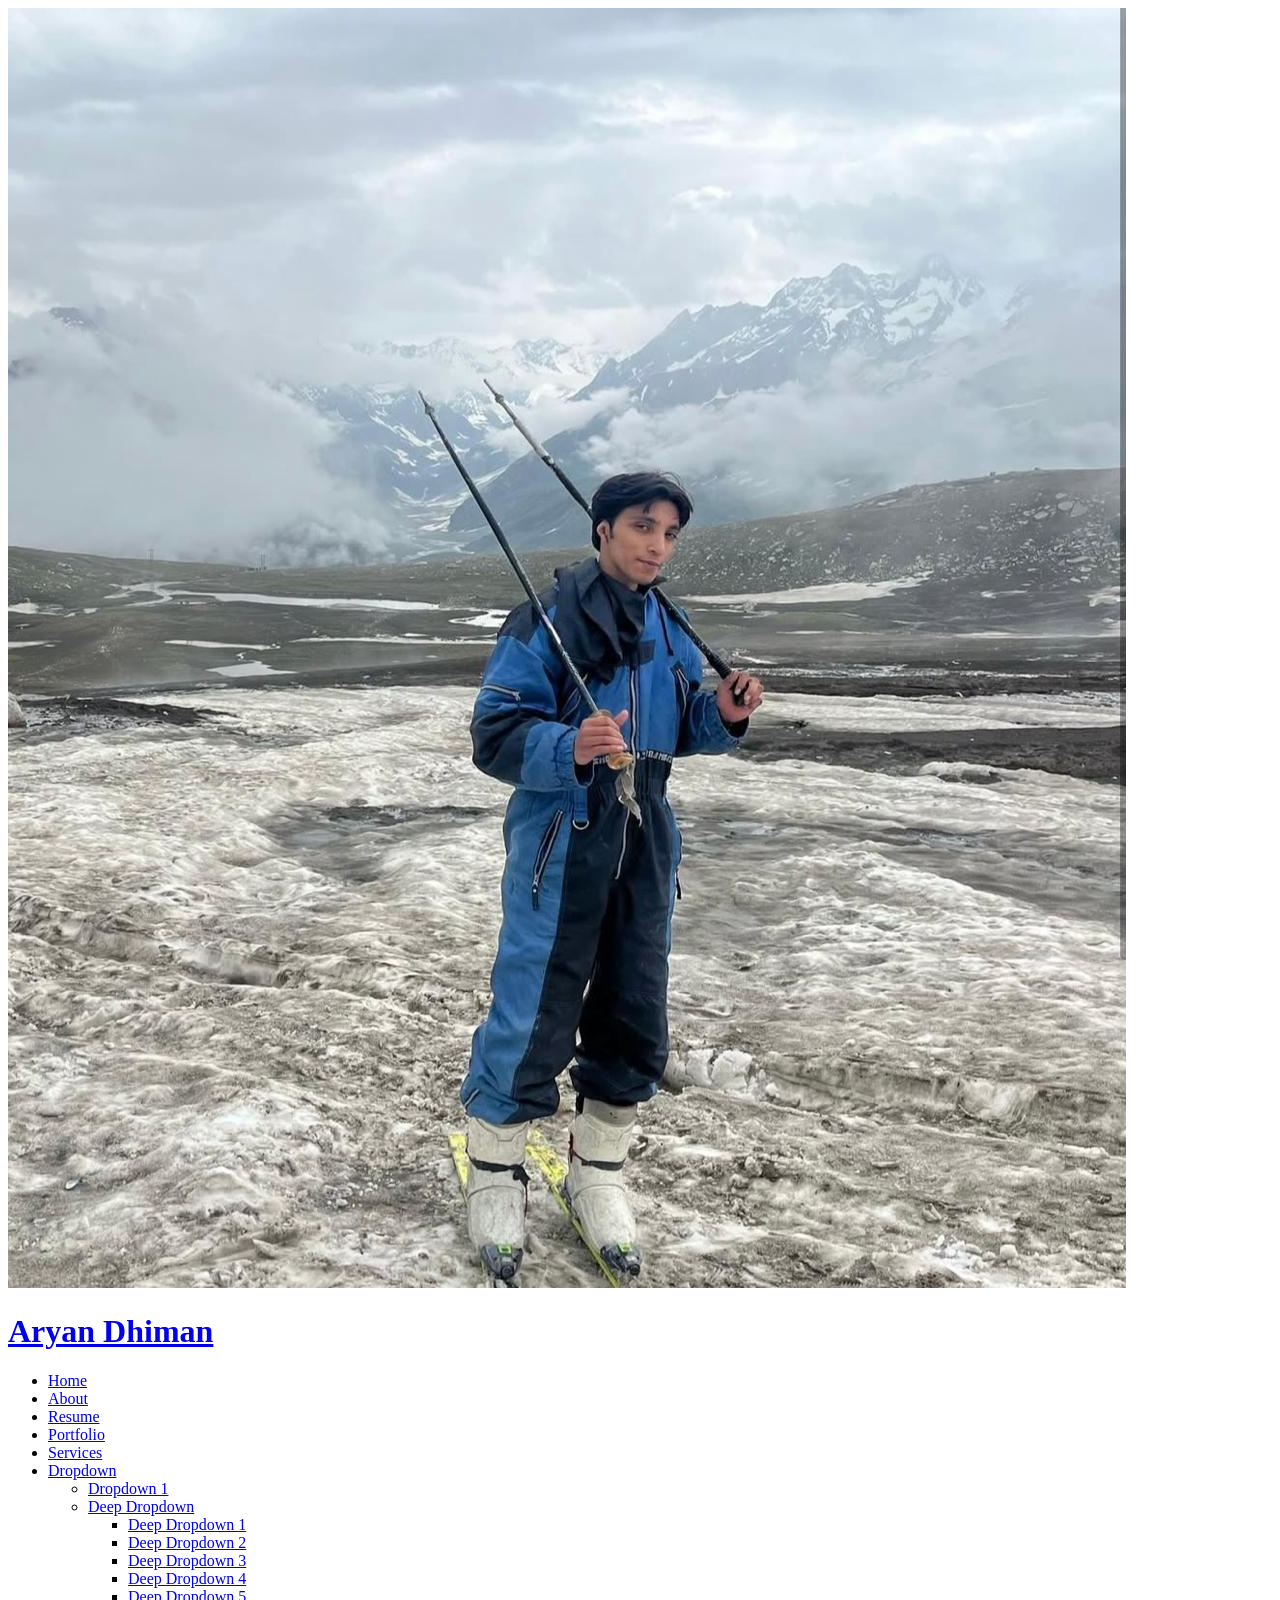
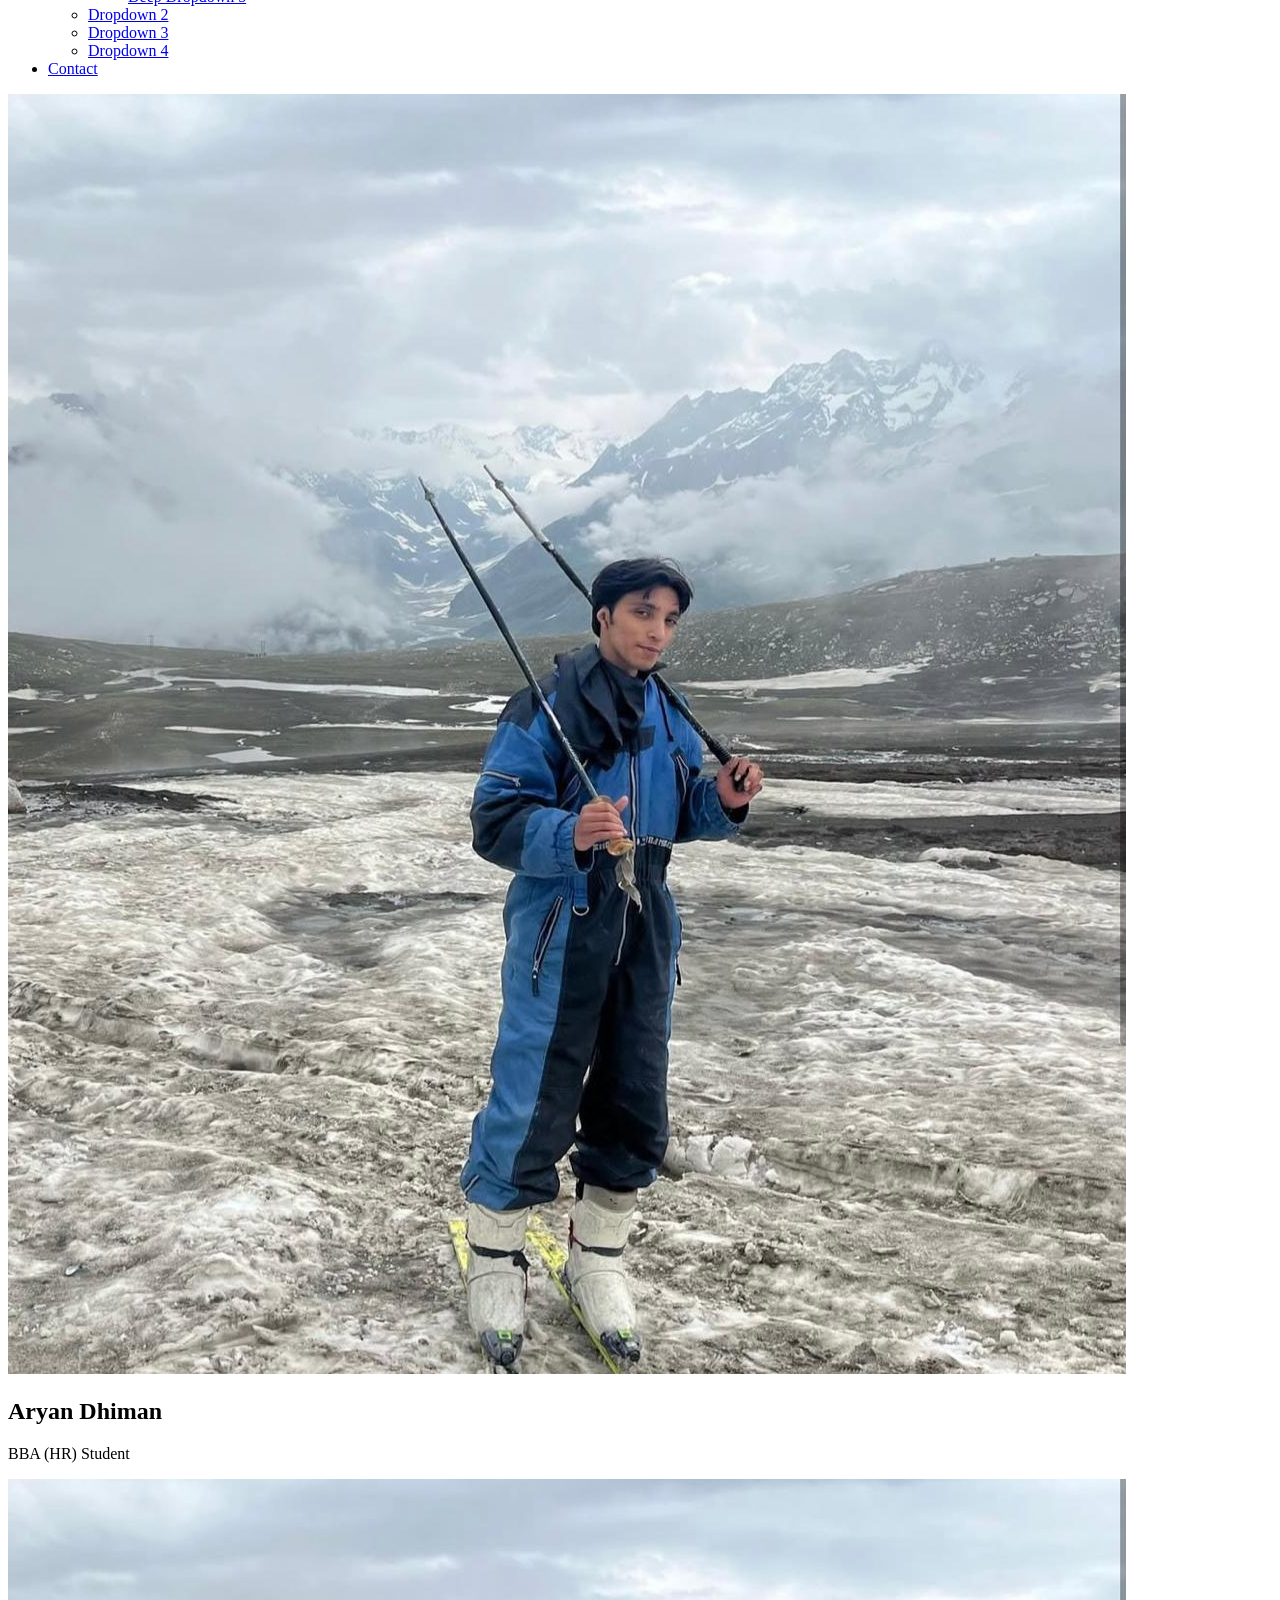
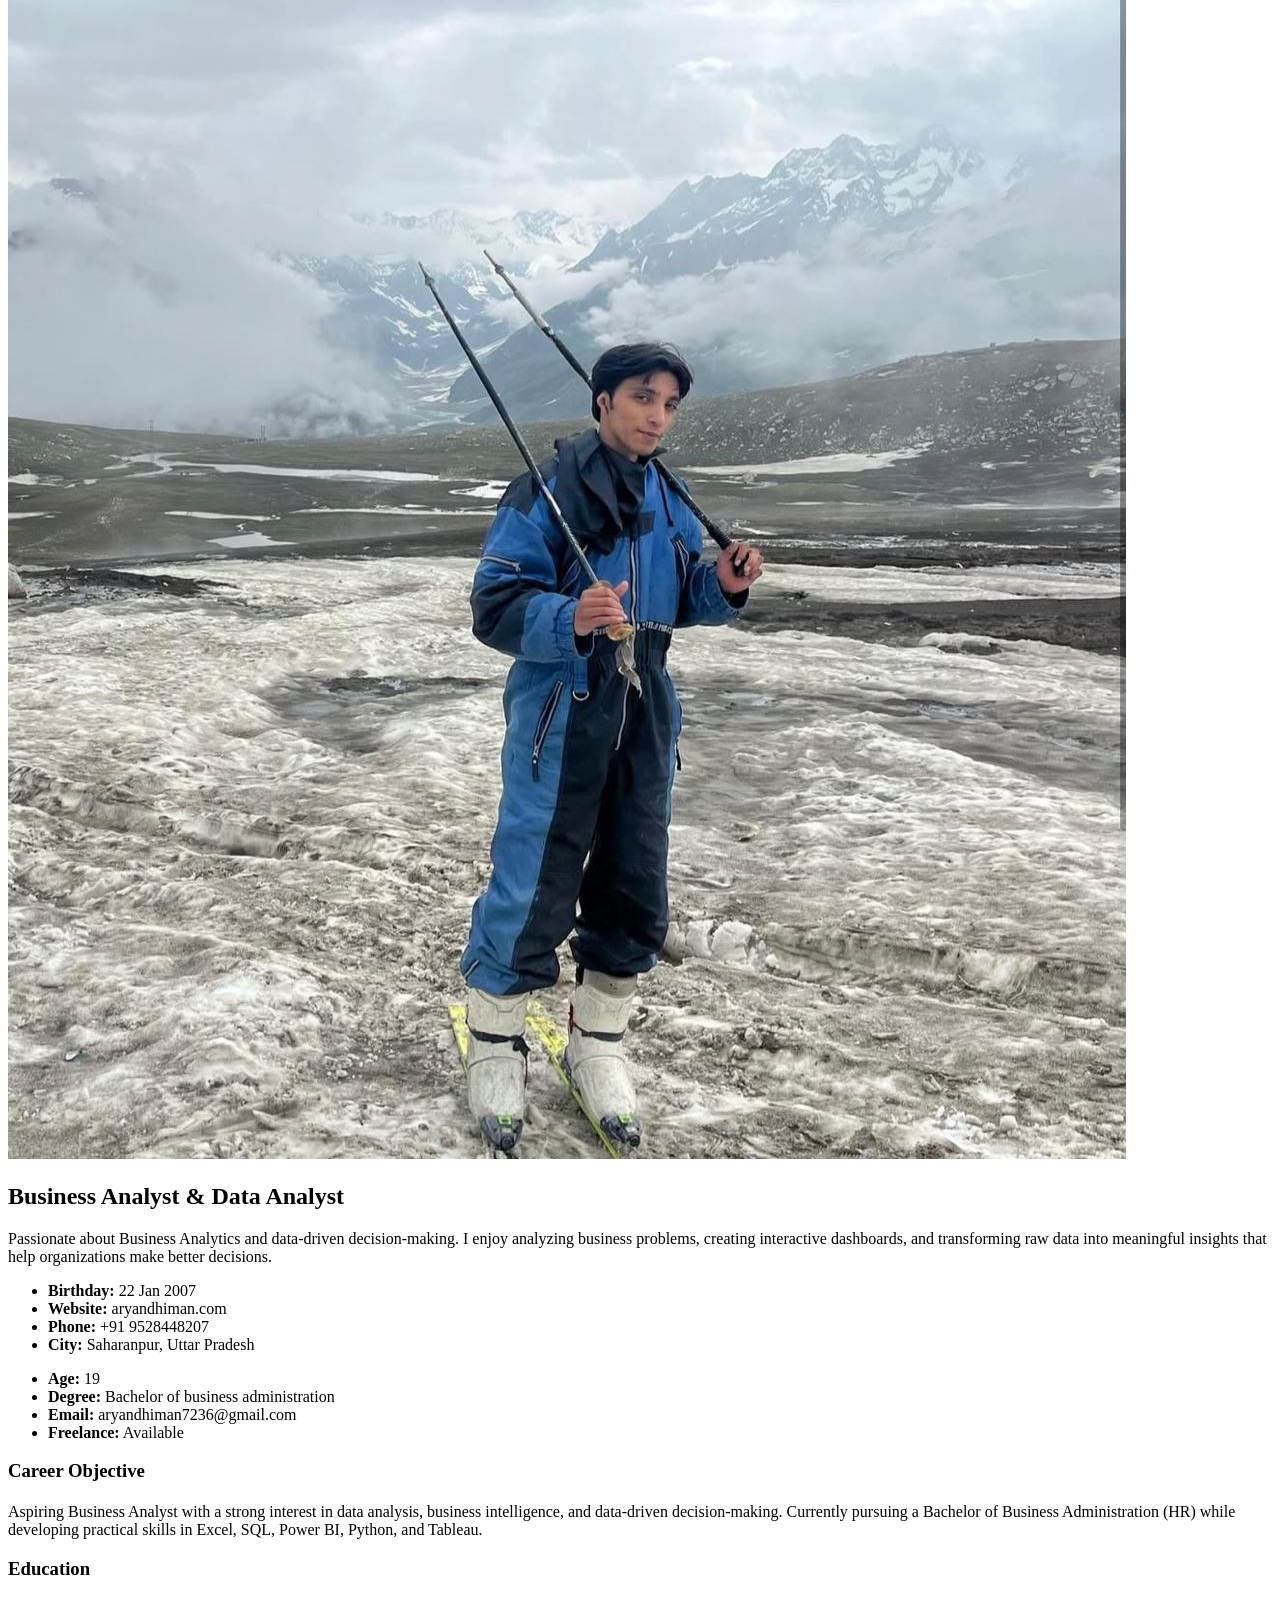
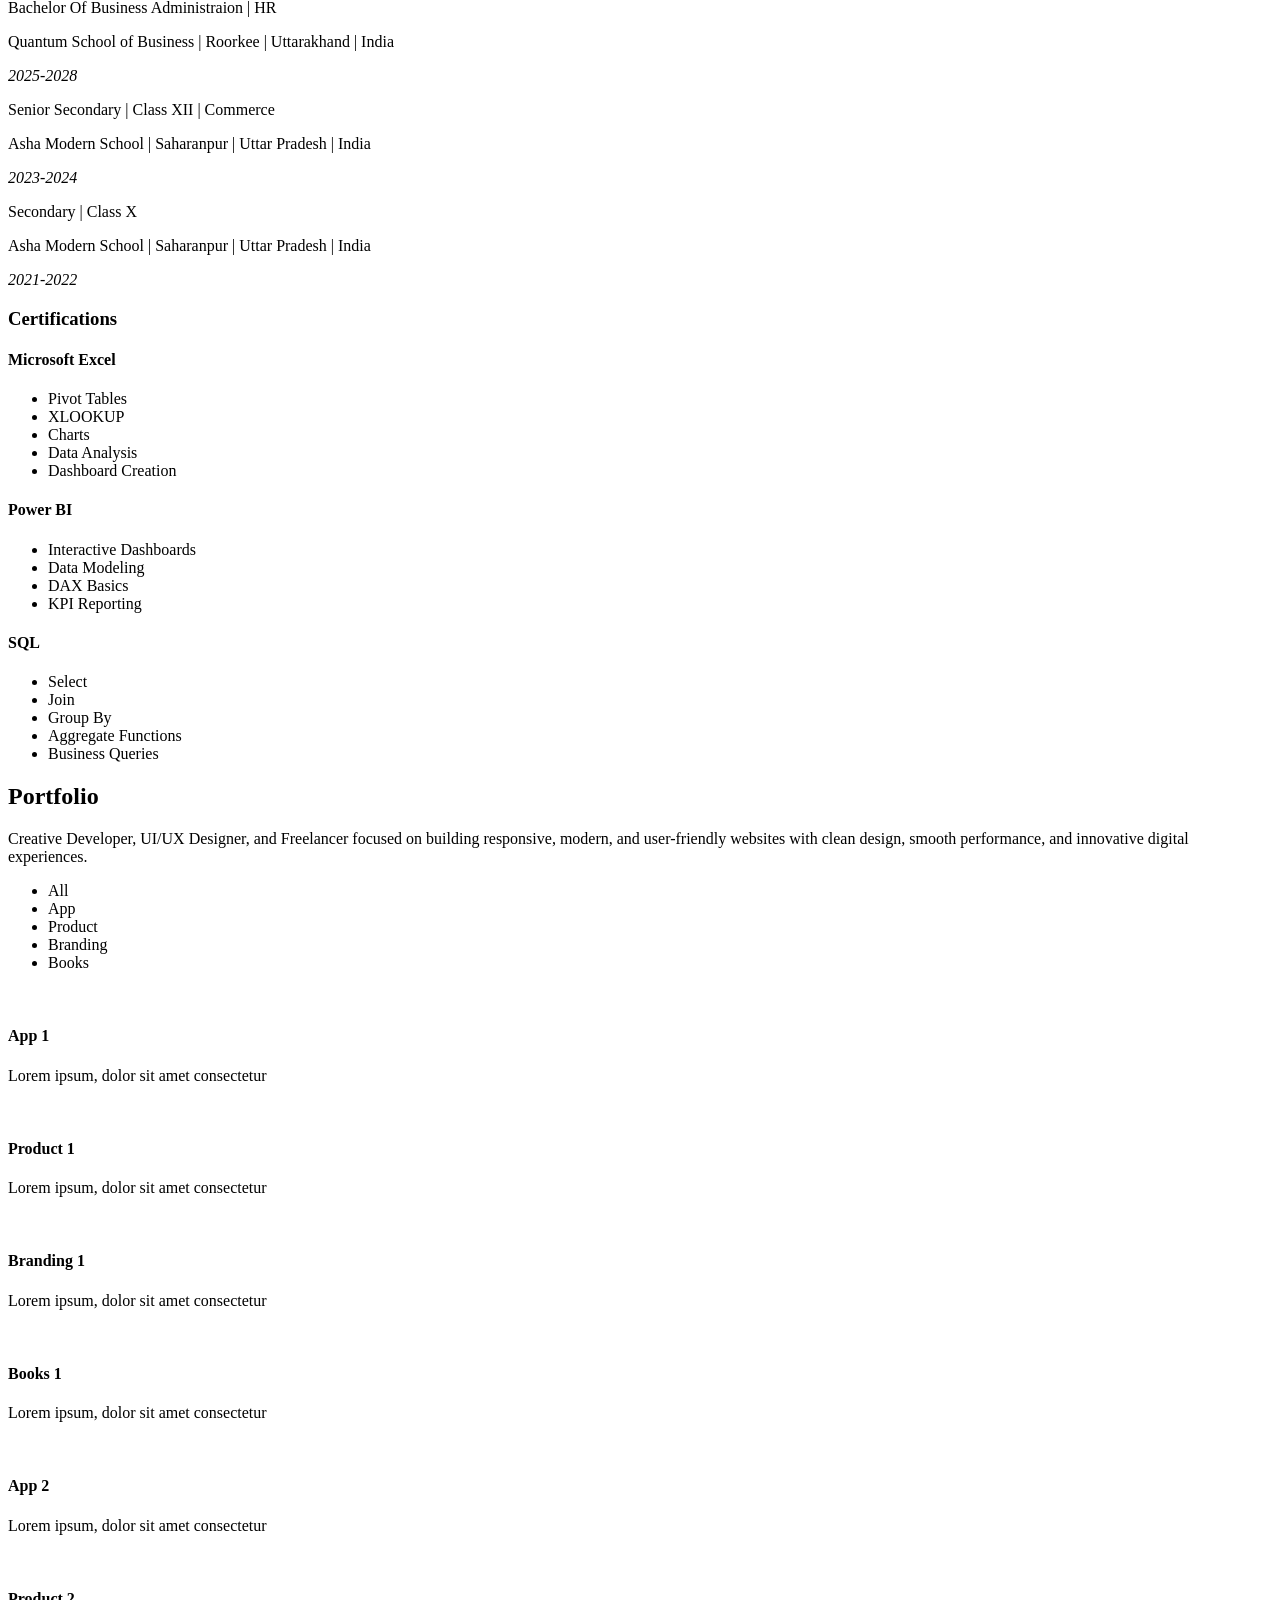
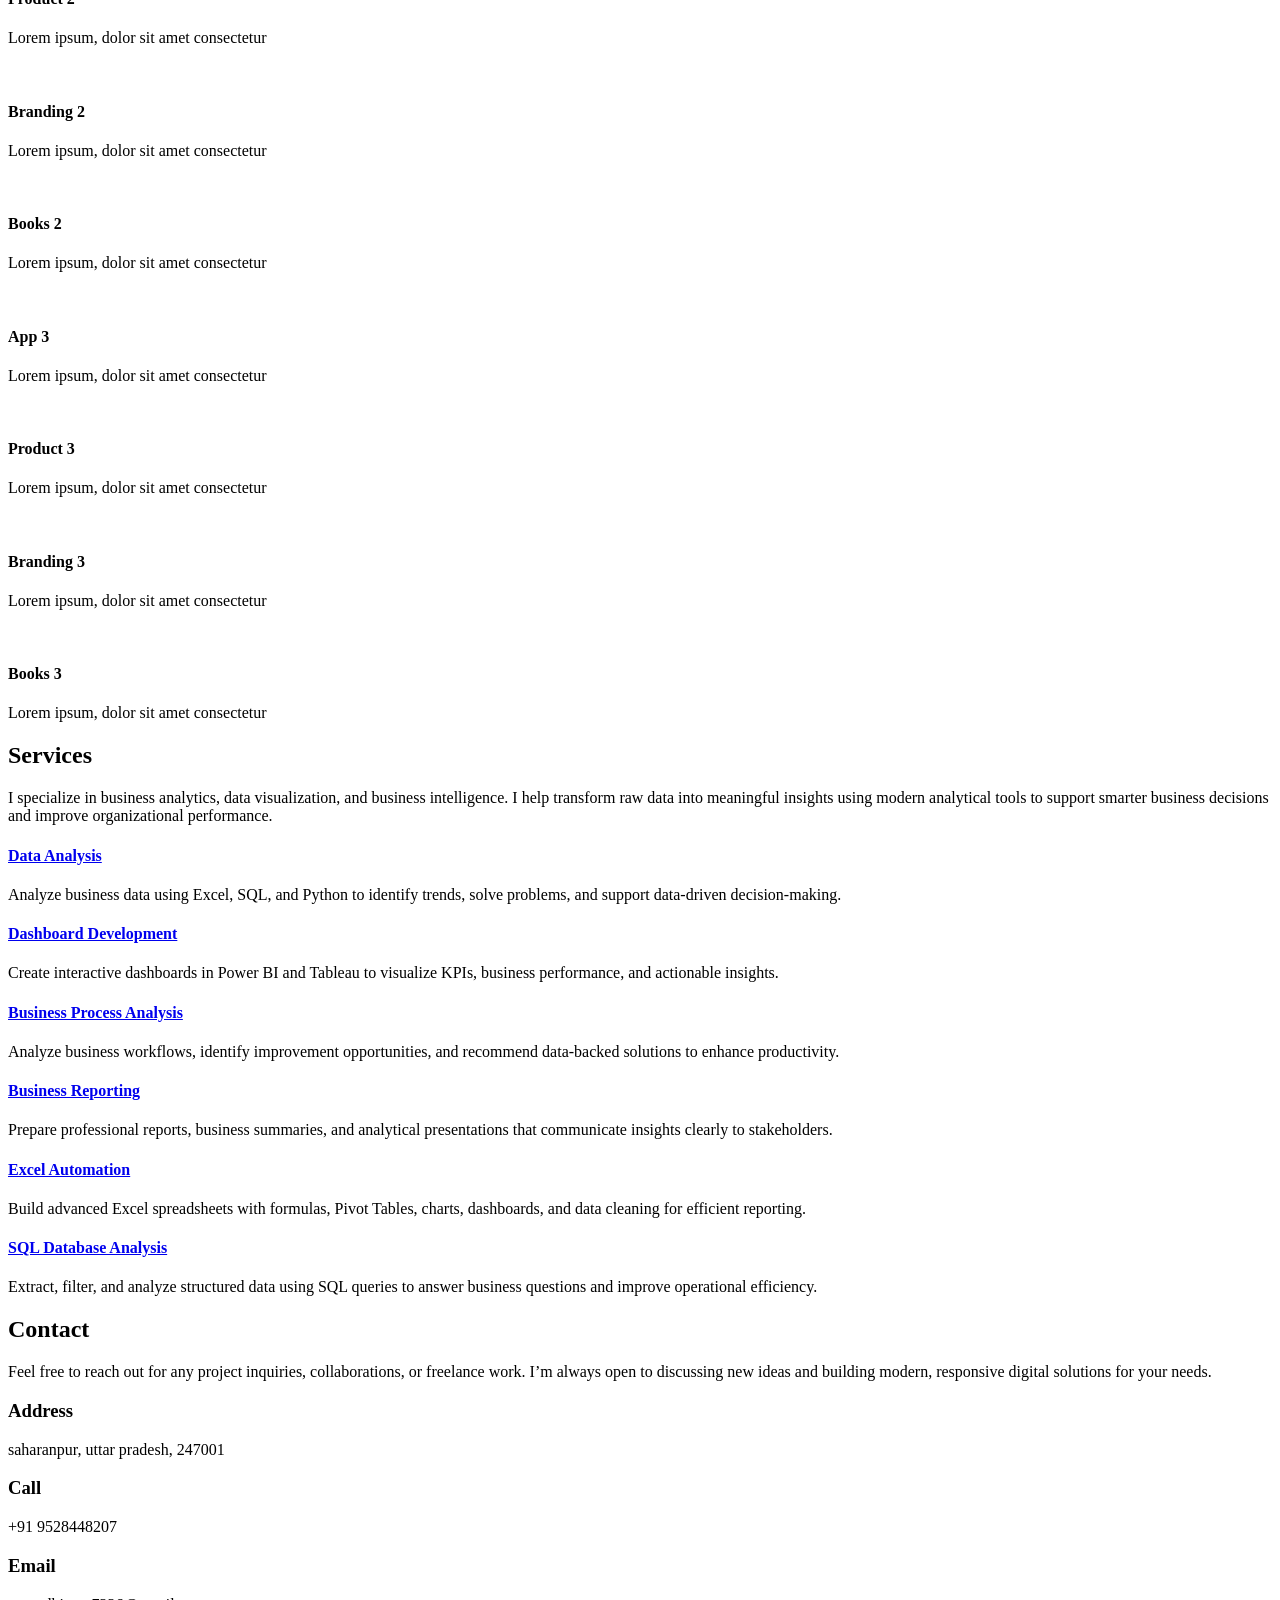
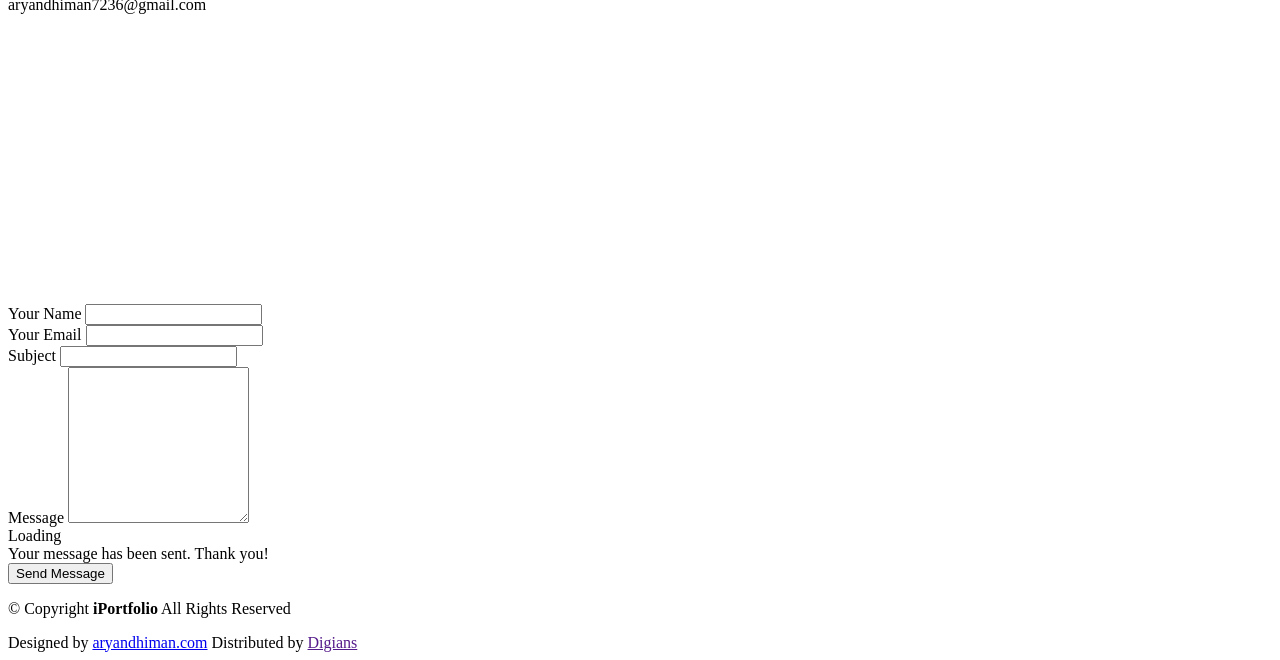
==== index.html @ b58754af "Update index.html" ====
<!DOCTYPE html>
<html lang="en">

<head>
  <meta charset="utf-8">
  <meta content="width=device-width, initial-scale=1.0" name="viewport">
  <title>Index - iPortfolio Bootstrap Template</title>
  <meta content="" name="description">
  <meta content="" name="keywords">

  <!-- Favicons -->
  <link href="assets/img/favicon.png" rel="icon">
  <link href="assets/img/apple-touch-icon.png" rel="apple-touch-icon">

  <!-- Fonts -->
  <link href="https://fonts.googleapis.com" rel="preconnect">
  <link href="https://fonts.gstatic.com" rel="preconnect" crossorigin>
  <link href="https://fonts.googleapis.com/css2?family=Roboto:ital,wght@0,100;0,300;0,400;0,500;0,700;0,900;1,100;1,300;1,400;1,500;1,700;1,900&family=Poppins:ital,wght@0,100;0,200;0,300;0,400;0,500;0,600;0,700;0,800;0,900;1,100;1,200;1,300;1,400;1,500;1,600;1,700;1,800;1,900&family=Raleway:ital,wght@0,100;0,200;0,300;0,400;0,500;0,600;0,700;0,800;0,900;1,100;1,200;1,300;1,400;1,500;1,600;1,700;1,800;1,900&display=swap" rel="stylesheet">

  <!-- Vendor CSS Files -->
  <link href="assets/vendor/bootstrap/css/bootstrap.min.css" rel="stylesheet">
  <link href="assets/vendor/bootstrap-icons/bootstrap-icons.css" rel="stylesheet">
  <link href="assets/vendor/aos/aos.css" rel="stylesheet">
  <link href="assets/vendor/glightbox/css/glightbox.min.css" rel="stylesheet">
  <link href="assets/vendor/swiper/swiper-bundle.min.css" rel="stylesheet">

  <!-- Main CSS File -->
  <link href="assets/css/main.css" rel="stylesheet">

  <!-- =======================================================
  * Template Name: iPortfolio
  * Template URL: https://bootstrapmade.com/iportfolio-bootstrap-portfolio-websites-template/
  * Updated: Jun 29 2024 with Bootstrap v5.3.3
  * Author: BootstrapMade.com
  * License: https://bootstrapmade.com/license/
  ======================================================== -->
</head>

<body class="index-page">

  <header id="header" class="header dark-background d-flex flex-column">
    <i class="header-toggle d-xl-none bi bi-list"></i>

    <div class="profile-img">
      <img src="assets/img/IMG-20250930-WA0048.jpg" alt="" class="img-fluid rounded-circle">
    </div>

    <a href="index.html" class="logo d-flex align-items-center justify-content-center">
      <!-- Uncomment the line below if you also wish to use an image logo -->
      <!-- <img src="assets/img/logo.png" alt=""> -->
      <h1 class="sitename">Aryan Dhiman</h1>
    </a>

    <div class="social-links text-center">
      <a href="#" class="twitter"><i class="bi bi-twitter-x"></i></a>
      <a href="#" class="facebook"><i class="bi bi-facebook"></i></a>
      <a href="https://www.instagram.com/aryandhiman.in?igsh=MW1ldXo3YmI3dmI5Yw%3D%3D&utm_source=qr" class="instagram"><i class="bi bi-instagram"></i></a>
      <a href="#" class="google-plus"><i class="bi bi-skype"></i></a>
      <a href="https://www.linkedin.com/in/aryandhiman-371198391?utm_source=share_via&utm_content=profile&utm_medium=member_ios" class="linkedin"><i class="bi bi-linkedin"></i></a>
    </div>

    <nav id="navmenu" class="navmenu">
      <ul>
        <li><a href="#hero" class="active"><i class="bi bi-house navicon"></i>Home</a></li>
        <li><a href="#about"><i class="bi bi-person navicon"></i> About</a></li>
        <li><a href="#resume"><i class="bi bi-file-earmark-text navicon"></i> Resume</a></li>
        <li><a href="#portfolio"><i class="bi bi-images navicon"></i> Portfolio</a></li>
        <li><a href="#services"><i class="bi bi-hdd-stack navicon"></i> Services</a></li>
        <li class="dropdown"><a href="#"><i class="bi bi-menu-button navicon"></i> <span>Dropdown</span> <i class="bi bi-chevron-down toggle-dropdown"></i></a>
          <ul>
            <li><a href="#">Dropdown 1</a></li>
            <li class="dropdown"><a href="#"><span>Deep Dropdown</span> <i class="bi bi-chevron-down toggle-dropdown"></i></a>
              <ul>
                <li><a href="#">Deep Dropdown 1</a></li>
                <li><a href="#">Deep Dropdown 2</a></li>
                <li><a href="#">Deep Dropdown 3</a></li>
                <li><a href="#">Deep Dropdown 4</a></li>
                <li><a href="#">Deep Dropdown 5</a></li>
              </ul>
            </li>
            <li><a href="#">Dropdown 2</a></li>
            <li><a href="#">Dropdown 3</a></li>
            <li><a href="#">Dropdown 4</a></li>
          </ul>
        </li>
        <li><a href="#contact"><i class="bi bi-envelope navicon"></i> Contact</a></li>
      </ul>
    </nav>

  </header>

  <main class="main">

    <!-- Hero Section -->
    <section id="hero" class="hero section dark-background">

      <img src="assets/img/IMG-20250930-WA0048.jpg
" alt="" data-aos="fade-in" class="">

      <div class="container" data-aos="fade-up" data-aos-delay="100">
        <h2>Aryan Dhiman</h2>
        <p> <span class="typed" data-typed-items="Aspiring Business Analyst, Data Analyst, Power BI Enthusiast">BBA (HR) Student</span><span class="typed-cursor typed-cursor--blink" aria-hidden="true"></span><span class="typed-cursor typed-cursor--blink" aria-hidden="true"></span></p>
      </div>

    </section><!-- /Hero Section -->

    <!-- About Section -->
    <section id="about" class="about section">

      <!-- Section Title -->
      <div class="container section-title" data-aos="fade-up">
      </div><!-- End Section Title -->

      <div class="container" data-aos="fade-up" data-aos-delay="100">

        <div class="row gy-4 justify-content-center">
          <div class="col-lg-4">
            <img src="assets/img/IMG-20250930-WA0048.jpg" class="img-fluid" alt="">
          </div>
          <div class="col-lg-8 content">
            <h2>Business Analyst &amp; Data Analyst</h2>
            <p class="fst-italic py-3">
              Passionate about Business Analytics and data-driven decision-making. I enjoy analyzing business problems, creating interactive dashboards, and transforming raw data into meaningful insights that help organizations make better decisions.

            </p>
            <div class="row">
              <div class="col-lg-6">
                <ul>
                  <li><i class="bi bi-chevron-right"></i> <strong>Birthday:</strong> <span>22 Jan 2007</span></li>
                  <li><i class="bi bi-chevron-right"></i> <strong>Website:</strong> <span>aryandhiman.com</span></li>
                  <li><i class="bi bi-chevron-right"></i> <strong>Phone:</strong> <span>+91 9528448207</span></li>
                  <li><i class="bi bi-chevron-right"></i> <strong>City:</strong> <span>Saharanpur, Uttar Pradesh</span></li>
                </ul>
              </div>
              <div class="col-lg-6">
                <ul>
                  <li><i class="bi bi-chevron-right"></i> <strong>Age:</strong> <span>19</span></li>
                  <li><i class="bi bi-chevron-right"></i> <strong>Degree:</strong> <span>Bachelor of business administration</span></li>
                  <li><i class="bi bi-chevron-right"></i> <strong>Email:</strong> <span>aryandhiman7236@gmail.com</span></li>
                  <li><i class="bi bi-chevron-right"></i> <strong>Freelance:</strong> <span>Available</span></li>
                </ul>
              </div>
            </div>
          </div>
        </div>

      </div>
            </div>

      <div class="container">

        <div class="row">

          <div class="col-lg-6" data-aos="fade-up" data-aos-delay="100">
            <h3 class="resume-title">Career Objective</h3>

            <div class="resume-item pb-0">
              <h4></h4>
              <p>Aspiring Business Analyst with a strong interest in data analysis, business intelligence, and data-driven decision-making. Currently pursuing a Bachelor of Business Administration (HR) while developing practical skills in Excel, SQL, Power BI, Python, and Tableau.
              
              </ul>
            </div><!-- Edn Resume Item -->

            <h3 class="resume-title">Education</h3>
            <div class="resume-item">
              <p>Bachelor Of Business Administraion | HR<p>
              <p>Quantum School of Business | Roorkee | Uttarakhand | India<p>
              <p><em>2025-2028</em></p>
              <p></p>
            </div><!-- Edn Resume Item -->

            <div class="resume-item">
              <p>Senior Secondary | Class XII | Commerce<p>
              <p>Asha Modern School | Saharanpur | Uttar Pradesh | India<p>
              <p><em>2023-2024</em></p>
              <p></p>
            </div><!-- Edn Resume Item -->

                        <div class="resume-item">
              <p>Secondary | Class X<p>
              <p>Asha Modern School | Saharanpur | Uttar Pradesh | India<p>
              <p><em>2021-2022</em></p>
              <p></p>
            </div><!-- Edn Resume Item -->

          </div>

          <div class="col-lg-6" data-aos="fade-up" data-aos-delay="200">
            <h3 class="resume-title">Certifications</h3>
            <div class="resume-item">
              <h4>Microsoft Excel</h4>
              <p><em></em></p>
              <ul>
                <li>Pivot Tables</li>
                <li>XLOOKUP</li>
                <li>Charts</li>
                <li>Data Analysis</li>
                <li>Dashboard Creation</li>
              </ul>
            </div><!-- Edn Resume Item -->

            <div class="resume-item">
              <h4>Power BI</h4>
              <p><em></em></p>
              <ul>
                <li>Interactive Dashboards</li>
                <li>Data Modeling</li>
                <li>DAX Basics</li>
                <li>KPI Reporting</li>
              </ul>
            </div><!-- Edn Resume Item -->

            
            <div class="resume-item">
              <h4>SQL</h4>
              <p><em></em></p>
              <ul>
                <li>Select</li>
                <li>Join</li>
                <li>Group By</li>
                <li>Aggregate Functions</li>
                <li>Business Queries</li>
              </ul>
            </div><!-- Edn Resume Item -->

          </div>

        </div>

      </div>

    </section><!-- /Resume Section -->

    <!-- Portfolio Section -->
    <section id="portfolio" class="portfolio section light-background">

      <!-- Section Title -->
      <div class="container section-title" data-aos="fade-up">
        <h2>Portfolio</h2>
        <p>Creative Developer, UI/UX Designer, and Freelancer focused on building responsive, modern, and user-friendly websites with clean design, smooth performance, and innovative digital experiences.
</p>
      </div><!-- End Section Title -->

      <div class="container">

        <div class="isotope-layout" data-default-filter="*" data-layout="masonry" data-sort="original-order">

          <ul class="portfolio-filters isotope-filters" data-aos="fade-up" data-aos-delay="100">
            <li data-filter="*" class="filter-active">All</li>
            <li data-filter=".filter-app">App</li>
            <li data-filter=".filter-product">Product</li>
            <li data-filter=".filter-branding">Branding</li>
            <li data-filter=".filter-books">Books</li>
          </ul><!-- End Portfolio Filters -->

          <div class="row gy-4 isotope-container" data-aos="fade-up" data-aos-delay="200">

            <div class="col-lg-4 col-md-6 portfolio-item isotope-item filter-app">
              <div class="portfolio-content h-100">
                <img src="assets/img/portfolio/app-1.jpg" class="img-fluid" alt="">
                <div class="portfolio-info">
                  <h4>App 1</h4>
                  <p>Lorem ipsum, dolor sit amet consectetur</p>
                  <a href="assets/img/portfolio/app-1.jpg" title="App 1" data-gallery="portfolio-gallery-app" class="glightbox preview-link"><i class="bi bi-zoom-in"></i></a>
                  <a href="portfolio-details.html" title="More Details" class="details-link"><i class="bi bi-link-45deg"></i></a>
                </div>
              </div>
            </div><!-- End Portfolio Item -->

            <div class="col-lg-4 col-md-6 portfolio-item isotope-item filter-product">
              <div class="portfolio-content h-100">
                <img src="assets/img/portfolio/product-1.jpg" class="img-fluid" alt="">
                <div class="portfolio-info">
                  <h4>Product 1</h4>
                  <p>Lorem ipsum, dolor sit amet consectetur</p>
                  <a href="assets/img/portfolio/product-1.jpg" title="Product 1" data-gallery="portfolio-gallery-product" class="glightbox preview-link"><i class="bi bi-zoom-in"></i></a>
                  <a href="portfolio-details.html" title="More Details" class="details-link"><i class="bi bi-link-45deg"></i></a>
                </div>
              </div>
            </div><!-- End Portfolio Item -->

            <div class="col-lg-4 col-md-6 portfolio-item isotope-item filter-branding">
              <div class="portfolio-content h-100">
                <img src="assets/img/portfolio/branding-1.jpg" class="img-fluid" alt="">
                <div class="portfolio-info">
                  <h4>Branding 1</h4>
                  <p>Lorem ipsum, dolor sit amet consectetur</p>
                  <a href="assets/img/portfolio/branding-1.jpg" title="Branding 1" data-gallery="portfolio-gallery-branding" class="glightbox preview-link"><i class="bi bi-zoom-in"></i></a>
                  <a href="portfolio-details.html" title="More Details" class="details-link"><i class="bi bi-link-45deg"></i></a>
                </div>
              </div>
            </div><!-- End Portfolio Item -->

            <div class="col-lg-4 col-md-6 portfolio-item isotope-item filter-books">
              <div class="portfolio-content h-100">
                <img src="assets/img/portfolio/books-1.jpg" class="img-fluid" alt="">
                <div class="portfolio-info">
                  <h4>Books 1</h4>
                  <p>Lorem ipsum, dolor sit amet consectetur</p>
                  <a href="assets/img/portfolio/books-1.jpg" title="Branding 1" data-gallery="portfolio-gallery-book" class="glightbox preview-link"><i class="bi bi-zoom-in"></i></a>
                  <a href="portfolio-details.html" title="More Details" class="details-link"><i class="bi bi-link-45deg"></i></a>
                </div>
              </div>
            </div><!-- End Portfolio Item -->

            <div class="col-lg-4 col-md-6 portfolio-item isotope-item filter-app">
              <div class="portfolio-content h-100">
                <img src="assets/img/portfolio/app-2.jpg" class="img-fluid" alt="">
                <div class="portfolio-info">
                  <h4>App 2</h4>
                  <p>Lorem ipsum, dolor sit amet consectetur</p>
                  <a href="assets/img/portfolio/app-2.jpg" title="App 2" data-gallery="portfolio-gallery-app" class="glightbox preview-link"><i class="bi bi-zoom-in"></i></a>
                  <a href="portfolio-details.html" title="More Details" class="details-link"><i class="bi bi-link-45deg"></i></a>
                </div>
              </div>
            </div><!-- End Portfolio Item -->

            <div class="col-lg-4 col-md-6 portfolio-item isotope-item filter-product">
              <div class="portfolio-content h-100">
                <img src="assets/img/portfolio/product-2.jpg" class="img-fluid" alt="">
                <div class="portfolio-info">
                  <h4>Product 2</h4>
                  <p>Lorem ipsum, dolor sit amet consectetur</p>
                  <a href="assets/img/portfolio/product-2.jpg" title="Product 2" data-gallery="portfolio-gallery-product" class="glightbox preview-link"><i class="bi bi-zoom-in"></i></a>
                  <a href="portfolio-details.html" title="More Details" class="details-link"><i class="bi bi-link-45deg"></i></a>
                </div>
              </div>
            </div><!-- End Portfolio Item -->

            <div class="col-lg-4 col-md-6 portfolio-item isotope-item filter-branding">
              <div class="portfolio-content h-100">
                <img src="assets/img/portfolio/branding-2.jpg" class="img-fluid" alt="">
                <div class="portfolio-info">
                  <h4>Branding 2</h4>
                  <p>Lorem ipsum, dolor sit amet consectetur</p>
                  <a href="assets/img/portfolio/branding-2.jpg" title="Branding 2" data-gallery="portfolio-gallery-branding" class="glightbox preview-link"><i class="bi bi-zoom-in"></i></a>
                  <a href="portfolio-details.html" title="More Details" class="details-link"><i class="bi bi-link-45deg"></i></a>
                </div>
              </div>
            </div><!-- End Portfolio Item -->

            <div class="col-lg-4 col-md-6 portfolio-item isotope-item filter-books">
              <div class="portfolio-content h-100">
                <img src="assets/img/portfolio/books-2.jpg" class="img-fluid" alt="">
                <div class="portfolio-info">
                  <h4>Books 2</h4>
                  <p>Lorem ipsum, dolor sit amet consectetur</p>
                  <a href="assets/img/portfolio/books-2.jpg" title="Branding 2" data-gallery="portfolio-gallery-book" class="glightbox preview-link"><i class="bi bi-zoom-in"></i></a>
                  <a href="portfolio-details.html" title="More Details" class="details-link"><i class="bi bi-link-45deg"></i></a>
                </div>
              </div>
            </div><!-- End Portfolio Item -->

            <div class="col-lg-4 col-md-6 portfolio-item isotope-item filter-app">
              <div class="portfolio-content h-100">
                <img src="assets/img/portfolio/app-3.jpg" class="img-fluid" alt="">
                <div class="portfolio-info">
                  <h4>App 3</h4>
                  <p>Lorem ipsum, dolor sit amet consectetur</p>
                  <a href="assets/img/portfolio/app-3.jpg" title="App 3" data-gallery="portfolio-gallery-app" class="glightbox preview-link"><i class="bi bi-zoom-in"></i></a>
                  <a href="portfolio-details.html" title="More Details" class="details-link"><i class="bi bi-link-45deg"></i></a>
                </div>
              </div>
            </div><!-- End Portfolio Item -->

            <div class="col-lg-4 col-md-6 portfolio-item isotope-item filter-product">
              <div class="portfolio-content h-100">
                <img src="assets/img/portfolio/product-3.jpg" class="img-fluid" alt="">
                <div class="portfolio-info">
                  <h4>Product 3</h4>
                  <p>Lorem ipsum, dolor sit amet consectetur</p>
                  <a href="assets/img/portfolio/product-3.jpg" title="Product 3" data-gallery="portfolio-gallery-product" class="glightbox preview-link"><i class="bi bi-zoom-in"></i></a>
                  <a href="portfolio-details.html" title="More Details" class="details-link"><i class="bi bi-link-45deg"></i></a>
                </div>
              </div>
            </div><!-- End Portfolio Item -->

            <div class="col-lg-4 col-md-6 portfolio-item isotope-item filter-branding">
              <div class="portfolio-content h-100">
                <img src="assets/img/portfolio/branding-3.jpg" class="img-fluid" alt="">
                <div class="portfolio-info">
                  <h4>Branding 3</h4>
                  <p>Lorem ipsum, dolor sit amet consectetur</p>
                  <a href="assets/img/portfolio/branding-3.jpg" title="Branding 2" data-gallery="portfolio-gallery-branding" class="glightbox preview-link"><i class="bi bi-zoom-in"></i></a>
                  <a href="portfolio-details.html" title="More Details" class="details-link"><i class="bi bi-link-45deg"></i></a>
                </div>
              </div>
            </div><!-- End Portfolio Item -->

            <div class="col-lg-4 col-md-6 portfolio-item isotope-item filter-books">
              <div class="portfolio-content h-100">
                <img src="assets/img/portfolio/books-3.jpg" class="img-fluid" alt="">
                <div class="portfolio-info">
                  <h4>Books 3</h4>
                  <p>Lorem ipsum, dolor sit amet consectetur</p>
                  <a href="assets/img/portfolio/books-3.jpg" title="Branding 3" data-gallery="portfolio-gallery-book" class="glightbox preview-link"><i class="bi bi-zoom-in"></i></a>
                  <a href="portfolio-details.html" title="More Details" class="details-link"><i class="bi bi-link-45deg"></i></a>
                </div>
              </div>
            </div><!-- End Portfolio Item -->

          </div><!-- End Portfolio Container -->

        </div>

      </div>

    </section><!-- /Portfolio Section -->

    <!-- Services Section -->
    <section id="services" class="services section">

      <!-- Section Title -->
      <div class="container section-title" data-aos="fade-up">
        <h2>Services</h2>
        <p>I specialize in business analytics, data visualization, and business intelligence. I help transform raw data into meaningful insights using modern analytical tools to support smarter business decisions and improve organizational performance.
</p>
      </div><!-- End Section Title -->

      <div class="container">

        <div class="row gy-4">

          <div class="col-lg-4 col-md-6 service-item d-flex" data-aos="fade-up" data-aos-delay="100">
            <div class="icon flex-shrink-0"><i class="bi-bar-chart-line"></i></div>
            <div>
              <h4 class="title"><a href="service-details.html" class="stretched-link">Data Analysis</a></h4>
              <p class="description">Analyze business data using Excel, SQL, and Python to identify trends, solve problems, and support data-driven decision-making.
</p>
            </div>
          </div>
          <!-- End Service Item -->

          <div class="col-lg-4 col-md-6 service-item d-flex" data-aos="fade-up" data-aos-delay="200">
            <div class="icon flex-shrink-0"><i class="bi-speedometer2"></i></div>
            <div>
              <h4 class="title"><a href="service-details.html" class="stretched-link">Dashboard Development</a></h4>
              <p class="description">Create interactive dashboards in Power BI and Tableau to visualize KPIs, business performance, and actionable insights.
</p>
            </div>
          </div><!-- End Service Item -->

          <div class="col-lg-4 col-md-6 service-item d-flex" data-aos="fade-up" data-aos-delay="300">
            <div class="icon flex-shrink-0"><i class="bi-briefcase"></i></div>
            <div>
              <h4 class="title"><a href="service-details.html" class="stretched-link">Business Process Analysis</a></h4>
              <p class="description">Analyze business workflows, identify improvement opportunities, and recommend data-backed solutions to enhance productivity.
</p>
            </div>
          </div><!-- End Service Item -->

          <div class="col-lg-4 col-md-6 service-item d-flex" data-aos="fade-up" data-aos-delay="400">
            <div class="icon flex-shrink-0"><i class="bi-file-earmark-bar-graph"></i></div>
            <div>
              <h4 class="title"><a href="service-details.html" class="stretched-link">Business Reporting</a></h4>
              <p class="description">Prepare professional reports, business summaries, and analytical presentations that communicate insights clearly to stakeholders.
            </div>
          </div><!-- End Service Item -->

          <div class="col-lg-4 col-md-6 service-item d-flex" data-aos="fade-up" data-aos-delay="500">
            <div class="icon flex-shrink-0"><i class="bi-file-earmark-spreadsheet"></i></div>
            <div>
              <h4 class="title"><a href="service-details.html" class="stretched-link">Excel Automation</a></h4>
              <p class="description">Build advanced Excel spreadsheets with formulas, Pivot Tables, charts, dashboards, and data cleaning for efficient reporting.
</p>
            </div>
          </div><!-- End Service Item -->

          <div class="col-lg-4 col-md-6 service-item d-flex" data-aos="fade-up" data-aos-delay="600">
            <div class="icon flex-shrink-0"><i class="bi-database"></i></div>
            <div>
              <h4 class="title"><a href="service-details.html" class="stretched-link">SQL Database Analysis</a></h4>
              <p class="description">Extract, filter, and analyze structured data using SQL queries to answer business questions and improve operational efficiency.
</p>
            </div>
          </div><!-- End Service Item -->

        </div>

      </div>

    </section><!-- /Services Section -->

    <!-- Contact Section -->
    <section id="contact" class="contact section">

      <!-- Section Title -->
      <div class="container section-title" data-aos="fade-up">
        <h2>Contact</h2>
        <p>Feel free to reach out for any project inquiries, collaborations, or freelance work. I’m always open to discussing new ideas and building modern, responsive digital solutions for your needs.
</p>
      </div><!-- End Section Title -->

      <div class="container" data-aos="fade-up" data-aos-delay="100">

        <div class="row gy-4">

          <div class="col-lg-5">

            <div class="info-wrap">
              <div class="info-item d-flex" data-aos="fade-up" data-aos-delay="200">
                <i class="bi bi-geo-alt flex-shrink-0"></i>
                <div>
                  <h3>Address</h3>
                  <p>saharanpur, uttar pradesh, 247001</p>
                </div>
              </div><!-- End Info Item -->

              <div class="info-item d-flex" data-aos="fade-up" data-aos-delay="300">
                <i class="bi bi-telephone flex-shrink-0"></i>
                <div>
                  <h3>Call</h3>
                  <p>+91 9528448207</p>
                </div>
              </div><!-- End Info Item -->

              <div class="info-item d-flex" data-aos="fade-up" data-aos-delay="400">
                <i class="bi bi-envelope flex-shrink-0"></i>
                <div>
                  <h3>Email</h3>
                  <p>aryandhiman7236@gmail.com</p>
                </div>
              </div><!-- End Info Item -->

              <iframe src="https://www.google.com/maps/embed?pb=!1m14!1m8!1m3!1d48389.78314118045!2d-74.006138!3d40.710059!3m2!1i1024!2i768!4f13.1!3m3!1m2!1s0x89c25a22a3bda30d%3A0xb89d1fe6bc499443!2sDowntown%20Conference%20Center!5e0!3m2!1sen!2sus!4v1676961268712!5m2!1sen!2sus" frameborder="0" style="border:0; width: 100%; height: 270px;" allowfullscreen="" loading="lazy" referrerpolicy="no-referrer-when-downgrade"></iframe>
            </div>
          </div>

          <div class="col-lg-7">
            <form action="forms/contact.php" method="post" class="php-email-form" data-aos="fade-up" data-aos-delay="200">
              <div class="row gy-4">

                <div class="col-md-6">
                  <label for="name-field" class="pb-2">Your Name</label>
                  <input type="text" name="name" id="name-field" class="form-control" required="">
                </div>

                <div class="col-md-6">
                  <label for="email-field" class="pb-2">Your Email</label>
                  <input type="email" class="form-control" name="email" id="email-field" required="">
                </div>

                <div class="col-md-12">
                  <label for="subject-field" class="pb-2">Subject</label>
                  <input type="text" class="form-control" name="subject" id="subject-field" required="">
                </div>

                <div class="col-md-12">
                  <label for="message-field" class="pb-2">Message</label>
                  <textarea class="form-control" name="message" rows="10" id="message-field" required=""></textarea>
                </div>

                <div class="col-md-12 text-center">
                  <div class="loading">Loading</div>
                  <div class="error-message"></div>
                  <div class="sent-message">Your message has been sent. Thank you!</div>

                  <button type="submit">Send Message</button>
                </div>

              </div>
            </form>
          </div><!-- End Contact Form -->

        </div>

      </div>

    </section><!-- /Contact Section -->

  </main>

  <footer id="footer" class="footer position-relative light-background">

    <div class="container">
      <div class="copyright text-center ">
        <p>© <span>Copyright</span> <strong class="px-1 sitename">iPortfolio</strong> <span>All Rights Reserved</span></p>
      </div>
      <div class="credits">
        <!-- All the links in the footer should remain intact. -->
        <!-- You can delete the links only if you've purchased the pro version. -->
        <!-- Licensing information: https://bootstrapmade.com/license/ -->
        <!-- Purchase the pro version with working PHP/AJAX contact form: [buy-url] -->
        Designed by <a href="aryandhiman.com">aryandhiman.com</a> Distributed by <a href="">Digians</a>
      </div>
    </div>

  </footer>

  <!-- Scroll Top -->
  <a href="#" id="scroll-top" class="scroll-top d-flex align-items-center justify-content-center"><i class="bi bi-arrow-up-short"></i></a>

  <!-- Preloader -->
  <div id="preloader"></div>

  <!-- Vendor JS Files -->
  <script src="assets/vendor/bootstrap/js/bootstrap.bundle.min.js"></script>
  <script src="assets/vendor/php-email-form/validate.js"></script>
  <script src="assets/vendor/aos/aos.js"></script>
  <script src="assets/vendor/typed.js/typed.umd.js"></script>
  <script src="assets/vendor/purecounter/purecounter_vanilla.js"></script>
  <script src="assets/vendor/waypoints/noframework.waypoints.js"></script>
  <script src="assets/vendor/glightbox/js/glightbox.min.js"></script>
  <script src="assets/vendor/imagesloaded/imagesloaded.pkgd.min.js"></script>
  <script src="assets/vendor/isotope-layout/isotope.pkgd.min.js"></script>
  <script src="assets/vendor/swiper/swiper-bundle.min.js"></script>

  <!-- Main JS File -->
  <script src="assets/js/main.js"></script>

</body>

</html>
---- assets/css/main.css ----
/**
* Template Name: iPortfolio
* Template URL: https://bootstrapmade.com/iportfolio-bootstrap-portfolio-websites-template/
* Updated: Jun 29 2024 with Bootstrap v5.3.3
* Author: BootstrapMade.com
* License: https://bootstrapmade.com/license/
*/

/*--------------------------------------------------------------
# Font & Color Variables
# Help: https://bootstrapmade.com/color-system/
--------------------------------------------------------------*/
/* Fonts */
:root {
  --default-font: "Roboto",  system-ui, -apple-system, "Segoe UI", Roboto, "Helvetica Neue", Arial, "Noto Sans", "Liberation Sans", sans-serif, "Apple Color Emoji", "Segoe UI Emoji", "Segoe UI Symbol", "Noto Color Emoji";
  --heading-font: "Raleway",  sans-serif;
  --nav-font: "Poppins",  sans-serif;
}

/* Global Colors - The following color variables are used throughout the website. Updating them here will change the color scheme of the entire website */
:root { 
  --background-color: #ffffff; /* Background color for the entire website, including individual sections */
  --default-color: #272829; /* Default color used for the majority of the text content across the entire website */
  --heading-color: #050d18; /* Color for headings, subheadings and title throughout the website */
  --accent-color: #149ddd; /* Accent color that represents your brand on the website. It's used for buttons, links, and other elements that need to stand out */
  --surface-color: #ffffff; /* The surface color is used as a background of boxed elements within sections, such as cards, icon boxes, or other elements that require a visual separation from the global background. */
  --contrast-color: #ffffff; /* Contrast color for text, ensuring readability against backgrounds of accent, heading, or default colors. */
}

/* Nav Menu Colors - The following color variables are used specifically for the navigation menu. They are separate from the global colors to allow for more customization options */
:root {
  --nav-color: #a8a9b4;  /* The default color of the main navmenu links */
  --nav-hover-color: #ffffff; /* Applied to main navmenu links when they are hovered over or active */
  --nav-mobile-background-color: #040b14; /* Used as the background color for mobile navigation menu */
  --nav-dropdown-background-color: #040b14; /* Used as the background color for dropdown items that appear when hovering over primary navigation items */
  --nav-dropdown-color: #a8a9b4; /* Used for navigation links of the dropdown items in the navigation menu. */
  --nav-dropdown-hover-color: #ffffff; /* Similar to --nav-hover-color, this color is applied to dropdown navigation links when they are hovered over. */
}

/* Color Presets - These classes override global colors when applied to any section or element, providing reuse of the sam color scheme. */

.light-background {
  --background-color: #f4fafd;
  --surface-color: #ffffff;
}

.dark-background {
  --background-color: #040b14;
  --default-color: #ffffff;
  --heading-color: #ffffff;
  --surface-color: #151f2b;
  --contrast-color: #ffffff;
}

/* Smooth scroll */
:root {
  scroll-behavior: smooth;
}

/*--------------------------------------------------------------
# General Styling & Shared Classes
--------------------------------------------------------------*/
body {
  color: var(--default-color);
  background-color: var(--background-color);
  font-family: var(--default-font);
}

a {
  color: var(--accent-color);
  text-decoration: none;
  transition: 0.3s;
}

a:hover {
  color: color-mix(in srgb, var(--accent-color), transparent 25%);
  text-decoration: none;
}

h1,
h2,
h3,
h4,
h5,
h6 {
  color: var(--heading-color);
  font-family: var(--heading-font);
}

/* PHP Email Form Messages
------------------------------*/
.php-email-form .error-message {
  display: none;
  background: #df1529;
  color: #ffffff;
  text-align: left;
  padding: 15px;
  margin-bottom: 24px;
  font-weight: 600;
}

.php-email-form .sent-message {
  display: none;
  color: #ffffff;
  background: #059652;
  text-align: center;
  padding: 15px;
  margin-bottom: 24px;
  font-weight: 600;
}

.php-email-form .loading {
  display: none;
  background: var(--surface-color);
  text-align: center;
  padding: 15px;
  margin-bottom: 24px;
}

.php-email-form .loading:before {
  content: "";
  display: inline-block;
  border-radius: 50%;
  width: 24px;
  height: 24px;
  margin: 0 10px -6px 0;
  border: 3px solid var(--accent-color);
  border-top-color: var(--surface-color);
  animation: php-email-form-loading 1s linear infinite;
}

@keyframes php-email-form-loading {
  0% {
    transform: rotate(0deg);
  }

  100% {
    transform: rotate(360deg);
  }
}

/*--------------------------------------------------------------
# Global Header
--------------------------------------------------------------*/
.header {
  color: var(--default-color);
  background-color: var(--background-color);
  position: fixed;
  top: 0;
  left: 0;
  bottom: 0;
  padding: 0 15px;
  width: 300px;
  transition: all ease-in-out 0.3s;
  overflow-y: auto;
  z-index: 997;
  border-right: 1px solid color-mix(in srgb, var(--default-color), transparent 90%);
}

.header .profile-img img {
  margin: 15px auto;
  display: block;
  width: 120px;
  border: 8px solid color-mix(in srgb, var(--default-color), transparent 85%);
}

.header .logo {
  line-height: 1;
  margin-bottom: 15px;
}

.header .logo img {
  max-height: 32px;
  margin-right: 8px;
}

.header .logo h1 {
  font-size: 24px;
  margin: 0;
  font-weight: 700;
  color: var(--heading-color);
}

.header .social-links {
  margin: 0 0 20px 0;
}

.header .social-links a {
  font-size: 16px;
  display: inline-flex;
  align-items: center;
  justify-content: center;
  background: color-mix(in srgb, var(--default-color), transparent 90%);
  color: var(--default-color);
  margin: 0 2px;
  border-radius: 50%;
  text-align: center;
  width: 40px;
  height: 40px;
  transition: 0.3s;
}

.header .social-links a:hover {
  color: var(--contrast-color);
  background: var(--accent-color);
}

@media (min-width: 1200px) {

  .header~main,
  .header~#footer {
    margin-left: 300px;
  }
}

@media (max-width: 1199px) {
  .header {
    left: -100%;
  }
}

.header.header-show {
  left: 0;
}

.header .header-toggle {
  color: var(--contrast-color);
  background-color: var(--accent-color);
  font-size: 22px;
  display: flex;
  align-items: center;
  justify-content: center;
  width: 40px;
  height: 40px;
  border-radius: 50%;
  cursor: pointer;
  position: fixed;
  top: 15px;
  right: 15px;
  z-index: 9999;
  transition: background-color 0.3s;
}

.header .header-toggle:hover {
  color: var(--contrast-color);
  background-color: color-mix(in srgb, var(--accent-color) 90%, white 15%);
}

/*--------------------------------------------------------------
# Navigation Menu
--------------------------------------------------------------*/
.mobile-nav-toggle {
  display: none;
}

.navmenu {
  padding: 0;
  z-index: 9997;
}

.navmenu ul {
  list-style: none;
  padding: 0 0 20px 0;
  margin: 0;
}

.navmenu a,
.navmenu a:focus {
  color: var(--nav-color);
  padding: 15px 10px;
  font-family: var(--nav-font);
  font-size: 16px;
  font-weight: 400;
  display: flex;
  align-items: center;
  white-space: nowrap;
  transition: 0.3s;
  width: 100%;
}

.navmenu a .navicon,
.navmenu a:focus .navicon {
  font-size: 20px;
  margin-right: 10px;
}

.navmenu a .toggle-dropdown,
.navmenu a:focus .toggle-dropdown {
  font-size: 12px;
  line-height: 0;
  margin-left: auto;
  width: 30px;
  height: 30px;
  display: flex;
  align-items: center;
  justify-content: center;
  border-radius: 50%;
  transition: 0.3s;
  flex-shrink: 0;
  background-color: color-mix(in srgb, var(--accent-color), transparent 90%);
}

.navmenu a .toggle-dropdown:hover,
.navmenu a:focus .toggle-dropdown:hover {
  background-color: var(--accent-color);
  color: var(--contrast-color);
}

.navmenu a:hover,
.navmenu .active,
.navmenu .active:focus {
  color: var(--nav-hover-color);
}

.navmenu a:hover .navicon,
.navmenu .active .navicon,
.navmenu .active:focus .navicon {
  color: var(--accent-color);
}

.navmenu .active .toggle-dropdown,
.navmenu .active:focus .toggle-dropdown {
  background-color: var(--accent-color);
  color: var(--contrast-color);
  transform: rotate(180deg);
}

.navmenu .dropdown {
  display: block;
}

.navmenu .dropdown a,
.navmenu .dropdown a:focus {
  color: --nav-dropdown-color;
}

.navmenu .dropdown a:hover,
.navmenu .dropdown .active,
.navmenu .dropdown .active:focus {
  color: var(--nav-dropdown-hover-color);
}

.navmenu .dropdown ul {
  position: static;
  display: none;
  z-index: 99;
  padding: 5px 10px;
  margin: 5px 10px;
  background-color: var(--nav-dropdown-background-color);
  border: 1px solid color-mix(in srgb, var(--default-color), transparent 90%);
  box-shadow: none;
  transition: all 0.5s ease-in-out;
}

.navmenu .dropdown ul ul {
  background-color: rgba(33, 37, 41, 0.1);
}

.navmenu .dropdown>.dropdown-active {
  display: block;
  background-color: rgba(33, 37, 41, 0.03);
}

/*--------------------------------------------------------------
# Global Footer
--------------------------------------------------------------*/
.footer {
  color: var(--default-color);
  background-color: var(--background-color);
  font-size: 14px;
  padding: 40px 0;
  position: relative;
  border-top: 1px solid color-mix(in srgb, var(--default-color), transparent 90%);
}

.footer .copyright p {
  margin-bottom: 0;
}

.footer .credits {
  margin-top: 4px;
  font-size: 13px;
  text-align: center;
}

/*--------------------------------------------------------------
# Preloader
--------------------------------------------------------------*/
#preloader {
  position: fixed;
  inset: 0;
  z-index: 999999;
  overflow: hidden;
  background: var(--background-color);
  transition: all 0.6s ease-out;
}

#preloader:before {
  content: "";
  position: fixed;
  top: calc(50% - 30px);
  left: calc(50% - 30px);
  border: 6px solid #ffffff;
  border-color: var(--accent-color) transparent var(--accent-color) transparent;
  border-radius: 50%;
  width: 60px;
  height: 60px;
  animation: animate-preloader 1.5s linear infinite;
}

@keyframes animate-preloader {
  0% {
    transform: rotate(0deg);
  }

  100% {
    transform: rotate(360deg);
  }
}

/*--------------------------------------------------------------
# Scroll Top Button
--------------------------------------------------------------*/
.scroll-top {
  position: fixed;
  visibility: hidden;
  opacity: 0;
  right: 15px;
  bottom: -15px;
  z-index: 99999;
  background-color: var(--accent-color);
  width: 44px;
  height: 44px;
  border-radius: 50px;
  transition: all 0.4s;
}

.scroll-top i {
  font-size: 24px;
  color: var(--contrast-color);
  line-height: 0;
}

.scroll-top:hover {
  background-color: color-mix(in srgb, var(--accent-color), transparent 20%);
  color: var(--contrast-color);
}

.scroll-top.active {
  visibility: visible;
  opacity: 1;
  bottom: 15px;
}

/*--------------------------------------------------------------
# Disable aos animation delay on mobile devices
--------------------------------------------------------------*/
@media screen and (max-width: 768px) {
  [data-aos-delay] {
    transition-delay: 0 !important;
  }
}

/*--------------------------------------------------------------
# Global Page Titles & Breadcrumbs
--------------------------------------------------------------*/
.page-title {
  color: var(--default-color);
  background-color: var(--background-color);
  padding: 25px 0;
  position: relative;
}

.page-title h1 {
  font-size: 24px;
  font-weight: 700;
}

.page-title .breadcrumbs ol {
  display: flex;
  flex-wrap: wrap;
  list-style: none;
  padding: 0;
  margin: 0;
  font-size: 14px;
  font-weight: 400;
}

.page-title .breadcrumbs ol li+li {
  padding-left: 10px;
}

.page-title .breadcrumbs ol li+li::before {
  content: "/";
  display: inline-block;
  padding-right: 10px;
  color: color-mix(in srgb, var(--default-color), transparent 70%);
}

/*--------------------------------------------------------------
# Global Sections
--------------------------------------------------------------*/
section,
.section {
  color: var(--default-color);
  background-color: var(--background-color);
  padding: 60px 0;
  overflow: clip;
}

/*--------------------------------------------------------------
# Global Section Titles
--------------------------------------------------------------*/
.section-title {
  padding-bottom: 60px;
  position: relative;
}

.section-title h2 {
  font-size: 32px;
  font-weight: 700;
  margin-bottom: 20px;
  padding-bottom: 20px;
  position: relative;
}

.section-title h2:after {
  content: "";
  position: absolute;
  display: block;
  width: 50px;
  height: 3px;
  background: var(--accent-color);
  left: 0;
  bottom: 0;
}

.section-title p {
  margin-bottom: 0;
}

/*--------------------------------------------------------------
# Hero Section
--------------------------------------------------------------*/
.hero {
  width: 100%;
  min-height: 100vh;
  position: relative;
  padding: 80px 0;
  display: flex;
  align-items: center;
  justify-content: center;
}

.hero img {
  position: absolute;
  inset: 0;
  display: block;
  width: 100%;
  height: 100%;
  object-fit: cover;
  z-index: 1;
}

.hero:before {
  content: "";
  background: color-mix(in srgb, var(--background-color), transparent 70%);
  position: absolute;
  inset: 0;
  z-index: 2;
}

.hero .container {
  position: relative;
  z-index: 3;
}

.hero h2 {
  margin: 0;
  font-size: 64px;
  font-weight: 700;
}

.hero p {
  margin: 5px 0 0 0;
  font-size: 26px;
}

.hero p span {
  letter-spacing: 1px;
  border-bottom: 2px solid var(--accent-color);
}

.hero .social-links {
  margin-top: 25px;
}

.hero .social-links a {
  font-size: 24px;
  display: inline-block;
  color: color-mix(in srgb, var(--default-color), transparent 50%);
  line-height: 1;
  margin-right: 20px;
  transition: 0.3s;
}

.hero .social-links a:hover {
  color: var(--accent-color);
}

@media (max-width: 768px) {
  .hero h2 {
    font-size: 32px;
  }

  .hero p {
    font-size: 20px;
  }
}

/*--------------------------------------------------------------
# About Section
--------------------------------------------------------------*/
.about .content h2 {
  font-weight: 700;
  font-size: 24px;
}

.about .content ul {
  list-style: none;
  padding: 0;
}

.about .content ul li {
  margin-bottom: 20px;
  display: flex;
  align-items: center;
}

.about .content ul strong {
  margin-right: 10px;
}

.about .content ul i {
  font-size: 16px;
  margin-right: 5px;
  color: var(--accent-color);
  line-height: 0;
}

/*--------------------------------------------------------------
# Stats Section
--------------------------------------------------------------*/
.stats .stats-item {
  padding: 30px;
  width: 100%;
}

.stats .stats-item i {
  color: var(--accent-color);
  display: block;
  font-size: 44px;
  float: left;
  line-height: 0;
}

.stats .stats-item .purecounter {
  color: var(--heading-color);
  font-size: 48px;
  line-height: 40px;
  display: block;
  font-weight: 700;
  margin-left: 60px;
}

.stats .stats-item p {
  color: color-mix(in srgb, var(--default-color), transparent 40%);
  padding: 15px 0 0 0;
  margin: 0 0 0 60px;
  font-family: var(--heading-font);
  font-size: 14px;
}

/*--------------------------------------------------------------
# Skills Section
--------------------------------------------------------------*/
.skills .progress {
  height: 60px;
  display: block;
  background: none;
  border-radius: 0;
}

.skills .progress .skill {
  color: var(--heading-color);
  padding: 0;
  margin: 0 0 6px 0;
  text-transform: uppercase;
  display: block;
  font-weight: 600;
  font-family: var(--heading-font);
}

.skills .progress .skill .val {
  float: right;
  font-style: normal;
}

.skills .progress-bar-wrap {
  background: color-mix(in srgb, var(--default-color), transparent 90%);
  height: 10px;
}

.skills .progress-bar {
  width: 1px;
  height: 10px;
  transition: 0.9s;
  background-color: var(--accent-color);
}

/*--------------------------------------------------------------
# Resume Section
--------------------------------------------------------------*/
.resume .resume-title {
  color: var(--heading-color);
  font-size: 26px;
  font-weight: 700;
  margin-top: 20px;
  margin-bottom: 20px;
}

.resume .resume-item {
  padding: 0 0 20px 20px;
  margin-top: -2px;
  border-left: 2px solid var(--accent-color);
  position: relative;
}

.resume .resume-item h4 {
  line-height: 18px;
  font-size: 18px;
  font-weight: 600;
  text-transform: uppercase;
  color: color-mix(in srgb, var(--default-color), transparent 20%);
  margin-bottom: 10px;
}

.resume .resume-item h5 {
  font-size: 16px;
  padding: 5px 15px;
  display: inline-block;
  font-weight: 600;
  margin-bottom: 10px;
}

.resume .resume-item ul {
  padding-left: 20px;
}

.resume .resume-item ul li {
  padding-bottom: 10px;
}

.resume .resume-item:last-child {
  padding-bottom: 0;
}

.resume .resume-item::before {
  content: "";
  position: absolute;
  width: 16px;
  height: 16px;
  border-radius: 50px;
  left: -9px;
  top: 0;
  background: var(--background-color);
  border: 2px solid var(--accent-color);
}

/*--------------------------------------------------------------
# Portfolio Section
--------------------------------------------------------------*/
.portfolio .portfolio-filters {
  padding: 0;
  margin: 0 auto 20px auto;
  list-style: none;
  text-align: center;
}

.portfolio .portfolio-filters li {
  cursor: pointer;
  display: inline-block;
  padding: 0;
  font-size: 14px;
  font-weight: 400;
  margin: 0 10px;
  line-height: 1;
  text-transform: uppercase;
  margin-bottom: 10px;
  transition: all 0.3s ease-in-out;
}

.portfolio .portfolio-filters li:hover,
.portfolio .portfolio-filters li.filter-active {
  color: var(--accent-color);
}

.portfolio .portfolio-filters li:first-child {
  margin-left: 0;
}

.portfolio .portfolio-filters li:last-child {
  margin-right: 0;
}

@media (max-width: 575px) {
  .portfolio .portfolio-filters li {
    font-size: 14px;
    margin: 0 5px;
  }
}

.portfolio .portfolio-content {
  position: relative;
  overflow: hidden;
}

.portfolio .portfolio-content img {
  transition: 0.3s;
}

.portfolio .portfolio-content .portfolio-info {
  opacity: 0;
  position: absolute;
  inset: 0;
  z-index: 3;
  transition: all ease-in-out 0.3s;
  background: rgba(0, 0, 0, 0.6);
  padding: 15px;
}

.portfolio .portfolio-content .portfolio-info h4 {
  font-size: 14px;
  padding: 5px 10px;
  font-weight: 400;
  color: #ffffff;
  display: inline-block;
  background-color: var(--accent-color);
}

.portfolio .portfolio-content .portfolio-info p {
  position: absolute;
  bottom: 10px;
  text-align: center;
  display: inline-block;
  left: 0;
  right: 0;
  font-size: 16px;
  font-weight: 600;
  color: rgba(255, 255, 255, 0.8);
}

.portfolio .portfolio-content .portfolio-info .preview-link,
.portfolio .portfolio-content .portfolio-info .details-link {
  position: absolute;
  left: calc(50% - 40px);
  font-size: 26px;
  top: calc(50% - 14px);
  color: #fff;
  transition: 0.3s;
  line-height: 1.2;
}

.portfolio .portfolio-content .portfolio-info .preview-link:hover,
.portfolio .portfolio-content .portfolio-info .details-link:hover {
  color: var(--accent-color);
}

.portfolio .portfolio-content .portfolio-info .details-link {
  left: 50%;
  font-size: 34px;
  line-height: 0;
}

.portfolio .portfolio-content:hover .portfolio-info {
  opacity: 1;
}

.portfolio .portfolio-content:hover img {
  transform: scale(1.1);
}

/*--------------------------------------------------------------
# Services Section
--------------------------------------------------------------*/
.services .service-item {
  position: relative;
}

.services .service-item .icon {
  background: var(--accent-color);
  display: flex;
  align-items: center;
  justify-content: center;
  width: 54px;
  height: 54px;
  border-radius: 50%;
  transition: 0.5s;
  border: 1px solid var(--accent-color);
  margin-right: 20px;
}

.services .service-item .icon i {
  color: var(--contrast-color);
  font-size: 24px;
  line-height: 0;
}

.services .service-item:hover .icon {
  background: var(--surface-color);
}

.services .service-item:hover .icon i {
  color: var(--accent-color);
}

.services .service-item .title {
  font-weight: 700;
  margin-bottom: 15px;
  font-size: 18px;
}

.services .service-item .title a {
  color: var(--heading-color);
}

.services .service-item .title a:hover {
  color: var(--accent-color);
}

.services .service-item .description {
  line-height: 24px;
  font-size: 14px;
}

/*--------------------------------------------------------------
# Testimonials Section
--------------------------------------------------------------*/
.testimonials .testimonials-carousel,
.testimonials .testimonials-slider {
  overflow: hidden;
}

.testimonials .testimonial-item {
  box-sizing: content-box;
  text-align: center;
  min-height: 320px;
}

.testimonials .testimonial-item .testimonial-img {
  width: 90px;
  border-radius: 50%;
  margin: 0 auto;
}

.testimonials .testimonial-item h3 {
  font-size: 18px;
  font-weight: bold;
  margin: 10px 0 5px 0;
}

.testimonials .testimonial-item h4 {
  font-size: 14px;
  color: color-mix(in srgb, var(--default-color), transparent 20%);
  margin: 0;
}

.testimonials .testimonial-item .quote-icon-left,
.testimonials .testimonial-item .quote-icon-right {
  color: color-mix(in srgb, var(--accent-color), transparent 40%);
  font-size: 26px;
  line-height: 0;
}

.testimonials .testimonial-item .quote-icon-left {
  display: inline-block;
  left: -5px;
  position: relative;
}

.testimonials .testimonial-item .quote-icon-right {
  display: inline-block;
  right: -5px;
  position: relative;
  top: 10px;
  transform: scale(-1, -1);
}

.testimonials .testimonial-item p {
  font-style: italic;
  margin: 0 15px 15px 15px;
  padding: 20px;
  background-color: var(--surface-color);
  position: relative;
  margin-bottom: 35px;
  border-radius: 6px;
  box-shadow: 0px 2px 15px rgba(0, 0, 0, 0.1);
}

.testimonials .testimonial-item p::after {
  content: "";
  width: 0;
  height: 0;
  border-top: 20px solid var(--surface-color);
  border-right: 20px solid transparent;
  border-left: 20px solid transparent;
  position: absolute;
  bottom: -20px;
  left: calc(50% - 20px);
}

.testimonials .swiper-wrapper {
  height: auto;
}

.testimonials .swiper-pagination {
  margin-top: 40px;
  position: relative;
}

.testimonials .swiper-pagination .swiper-pagination-bullet {
  width: 12px;
  height: 12px;
  background-color: var(--background-color);
  opacity: 1;
  border: 1px solid var(--accent-color);
}

.testimonials .swiper-pagination .swiper-pagination-bullet-active {
  background-color: var(--accent-color);
}

/*--------------------------------------------------------------
# Contact Section
--------------------------------------------------------------*/
.contact .info-wrap {
  background-color: var(--surface-color);
  box-shadow: 0px 0px 20px rgba(0, 0, 0, 0.1);
  padding: 30px;
}

@media (max-width: 575px) {
  .contact .info-wrap {
    padding: 20px;
  }
}

.contact .info-item {
  margin-bottom: 40px;
}

.contact .info-item i {
  font-size: 20px;
  color: var(--accent-color);
  background: color-mix(in srgb, var(--accent-color), transparent 92%);
  width: 44px;
  height: 44px;
  display: flex;
  justify-content: center;
  align-items: center;
  border-radius: 50px;
  transition: all 0.3s ease-in-out;
  margin-right: 15px;
}

.contact .info-item h3 {
  padding: 0;
  font-size: 18px;
  font-weight: 700;
  margin-bottom: 5px;
}

.contact .info-item p {
  padding: 0;
  margin-bottom: 0;
  font-size: 14px;
}

.contact .info-item:hover i {
  background: var(--accent-color);
  color: var(--contrast-color);
}

.contact .php-email-form {
  background-color: var(--surface-color);
  height: 100%;
  padding: 30px;
  box-shadow: 0px 0px 20px rgba(0, 0, 0, 0.1);
}

@media (max-width: 575px) {
  .contact .php-email-form {
    padding: 20px;
  }
}

.contact .php-email-form input[type=text],
.contact .php-email-form input[type=email],
.contact .php-email-form textarea {
  font-size: 14px;
  padding: 10px 15px;
  box-shadow: none;
  border-radius: 0;
  color: var(--default-color);
  background-color: var(--surface-color);
  border-color: color-mix(in srgb, var(--default-color), transparent 80%);
}

.contact .php-email-form input[type=text]:focus,
.contact .php-email-form input[type=email]:focus,
.contact .php-email-form textarea:focus {
  border-color: var(--accent-color);
}

.contact .php-email-form input[type=text]::placeholder,
.contact .php-email-form input[type=email]::placeholder,
.contact .php-email-form textarea::placeholder {
  color: color-mix(in srgb, var(--default-color), transparent 70%);
}

.contact .php-email-form button[type=submit] {
  color: var(--contrast-color);
  background: var(--accent-color);
  border: 0;
  padding: 10px 30px;
  transition: 0.4s;
  border-radius: 50px;
}

.contact .php-email-form button[type=submit]:hover {
  background: color-mix(in srgb, var(--accent-color), transparent 25%);
}

/*--------------------------------------------------------------
# Portfolio Details Section
--------------------------------------------------------------*/
.portfolio-details .portfolio-details-slider img {
  width: 100%;
}

.portfolio-details .portfolio-details-slider .swiper-pagination {
  margin-top: 20px;
  position: relative;
}

.portfolio-details .portfolio-details-slider .swiper-pagination .swiper-pagination-bullet {
  width: 12px;
  height: 12px;
  background-color: color-mix(in srgb, var(--default-color), transparent 85%);
  opacity: 1;
}

.portfolio-details .portfolio-details-slider .swiper-pagination .swiper-pagination-bullet-active {
  background-color: var(--accent-color);
}

.portfolio-details .portfolio-info {
  padding: 30px;
  box-shadow: 0px 0 30px rgba(0, 0, 0, 0.1);
}

.portfolio-details .portfolio-info h3 {
  font-size: 22px;
  font-weight: 700;
  margin-bottom: 20px;
  padding-bottom: 20px;
  border-bottom: 1px solid color-mix(in srgb, var(--default-color), transparent 85%);
}

.portfolio-details .portfolio-info ul {
  list-style: none;
  padding: 0;
  font-size: 15px;
}

.portfolio-details .portfolio-info ul li+li {
  margin-top: 10px;
}

.portfolio-details .portfolio-description {
  padding-top: 30px;
}

.portfolio-details .portfolio-description h2 {
  font-size: 26px;
  font-weight: 700;
  margin-bottom: 20px;
}

.portfolio-details .portfolio-description p {
  padding: 0;
  color: color-mix(in srgb, var(--default-color), transparent 30%);
}

/*--------------------------------------------------------------
# Service Details Section
--------------------------------------------------------------*/
.service-details .services-list {
  padding: 10px 30px;
  border: 1px solid color-mix(in srgb, var(--default-color), transparent 90%);
  margin-bottom: 20px;
}

.service-details .services-list a {
  display: block;
  line-height: 1;
  padding: 8px 0 8px 15px;
  border-left: 3px solid color-mix(in srgb, var(--default-color), transparent 70%);
  margin: 20px 0;
  color: color-mix(in srgb, var(--default-color), transparent 20%);
  transition: 0.3s;
}

.service-details .services-list a.active {
  color: var(--heading-color);
  font-weight: 700;
  border-color: var(--accent-color);
}

.service-details .services-list a:hover {
  border-color: var(--accent-color);
}

.service-details .services-img {
  margin-bottom: 20px;
}

.service-details h3 {
  font-size: 26px;
  font-weight: 700;
}

.service-details h4 {
  font-size: 20px;
  font-weight: 700;
}

.service-details p {
  font-size: 15px;
}

.service-details ul {
  list-style: none;
  padding: 0;
  font-size: 15px;
}

.service-details ul li {
  padding: 5px 0;
  display: flex;
  align-items: center;
}

.service-details ul i {
  font-size: 20px;
  margin-right: 8px;
  color: var(--accent-color);
}

/*--------------------------------------------------------------
# Starter Section Section
--------------------------------------------------------------*/
.starter-section {
  /* Add your styles here */
}
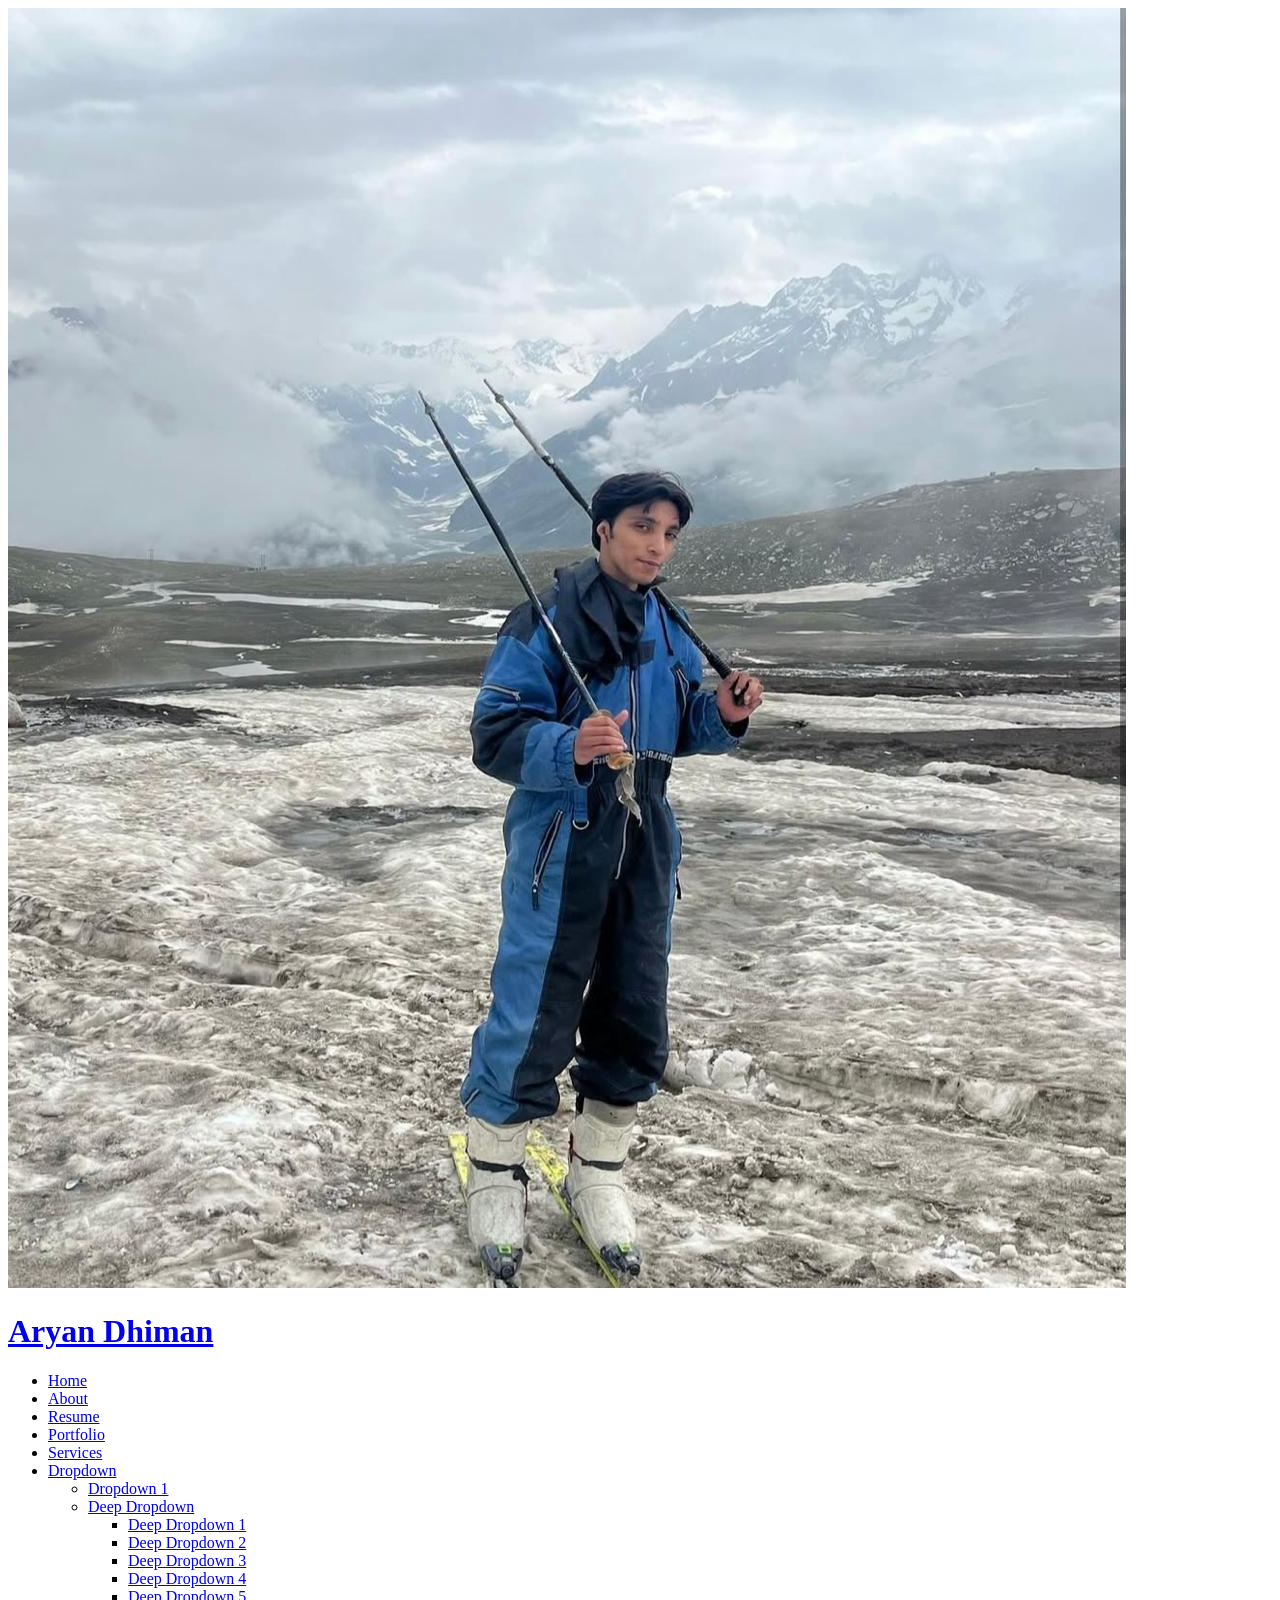
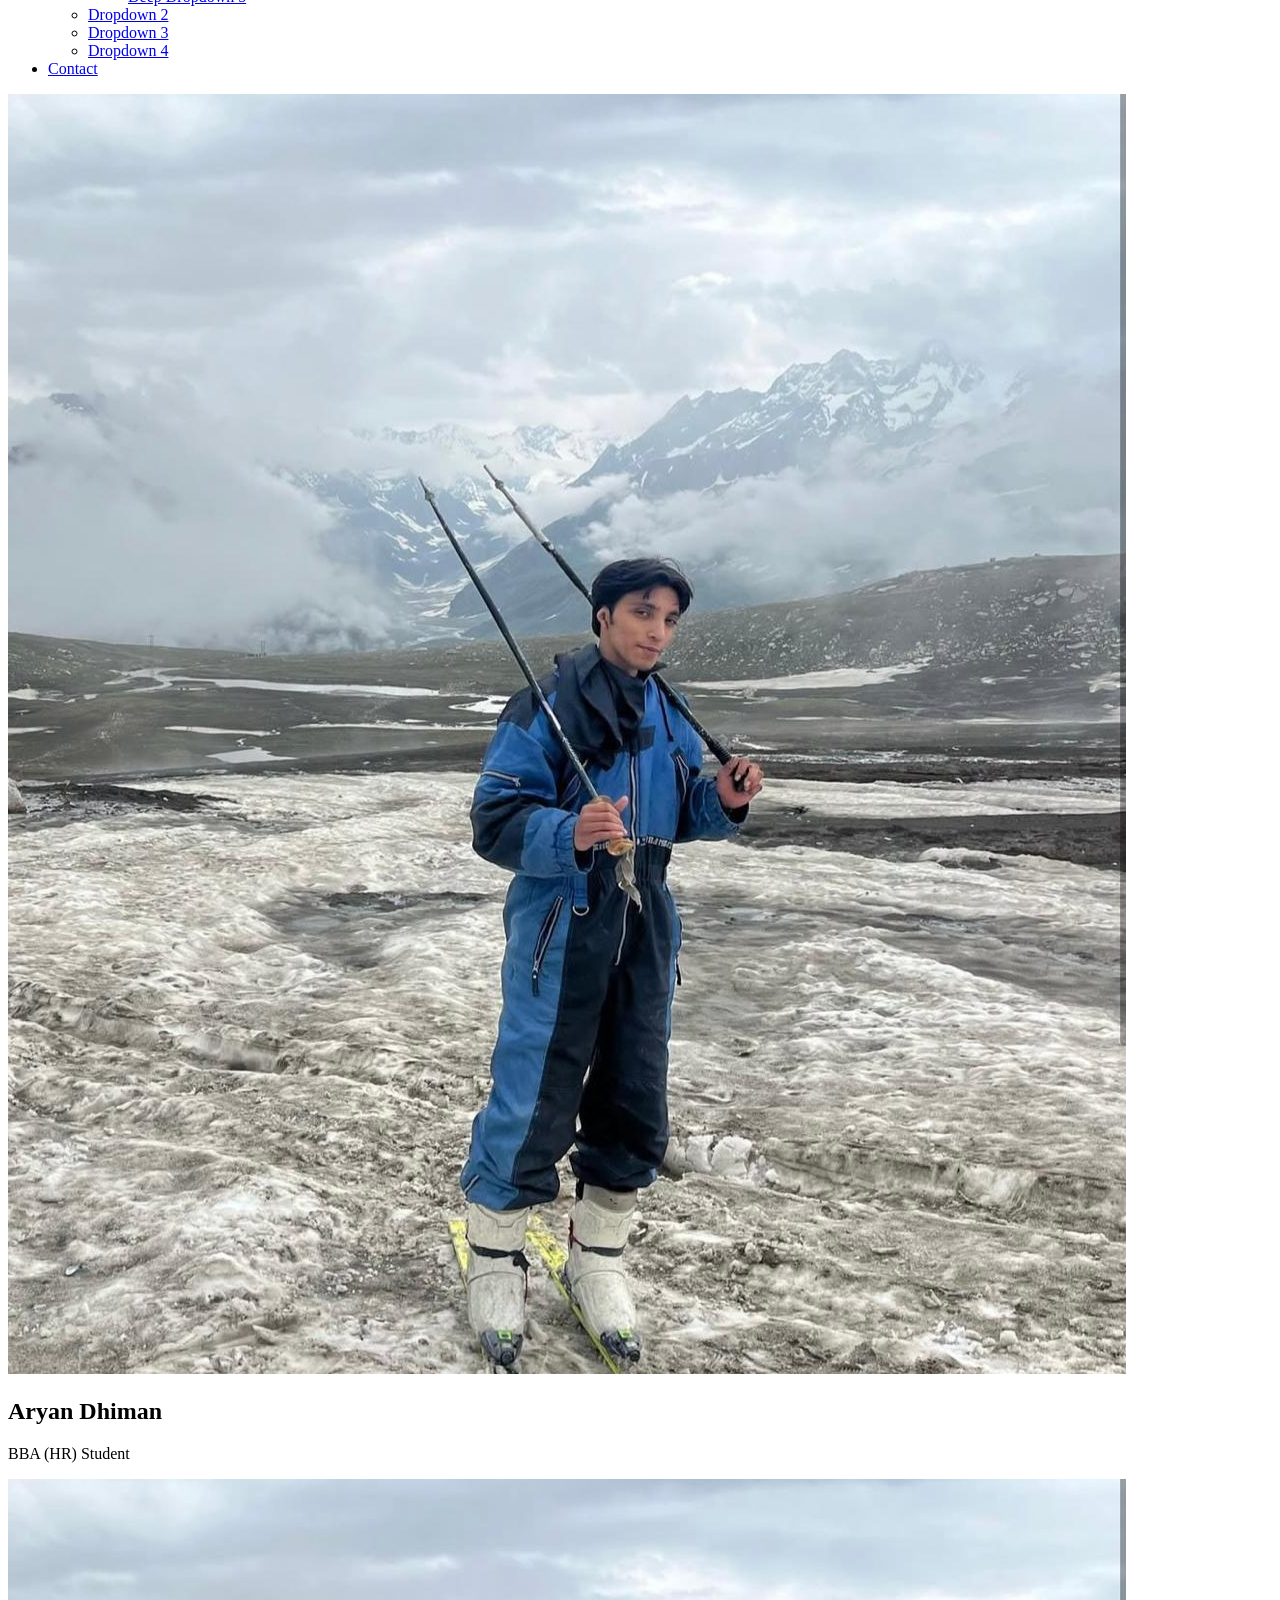
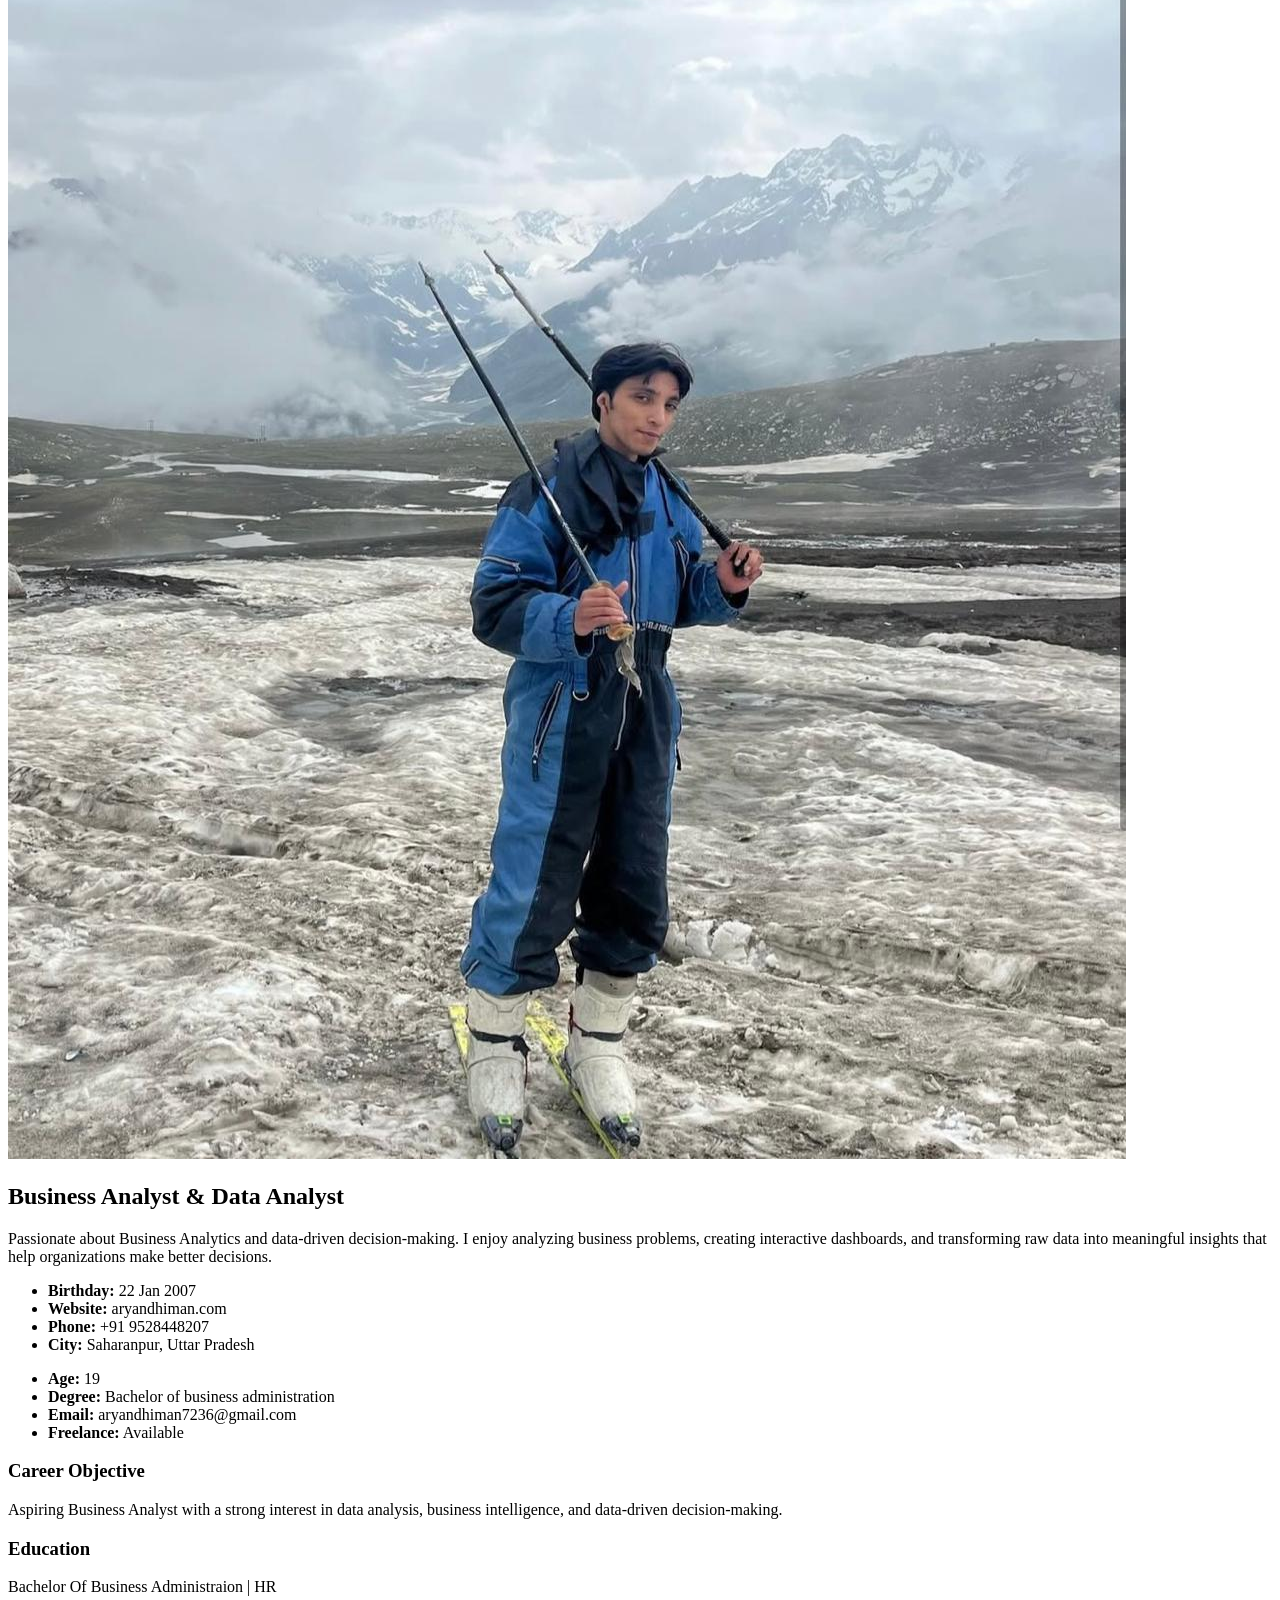
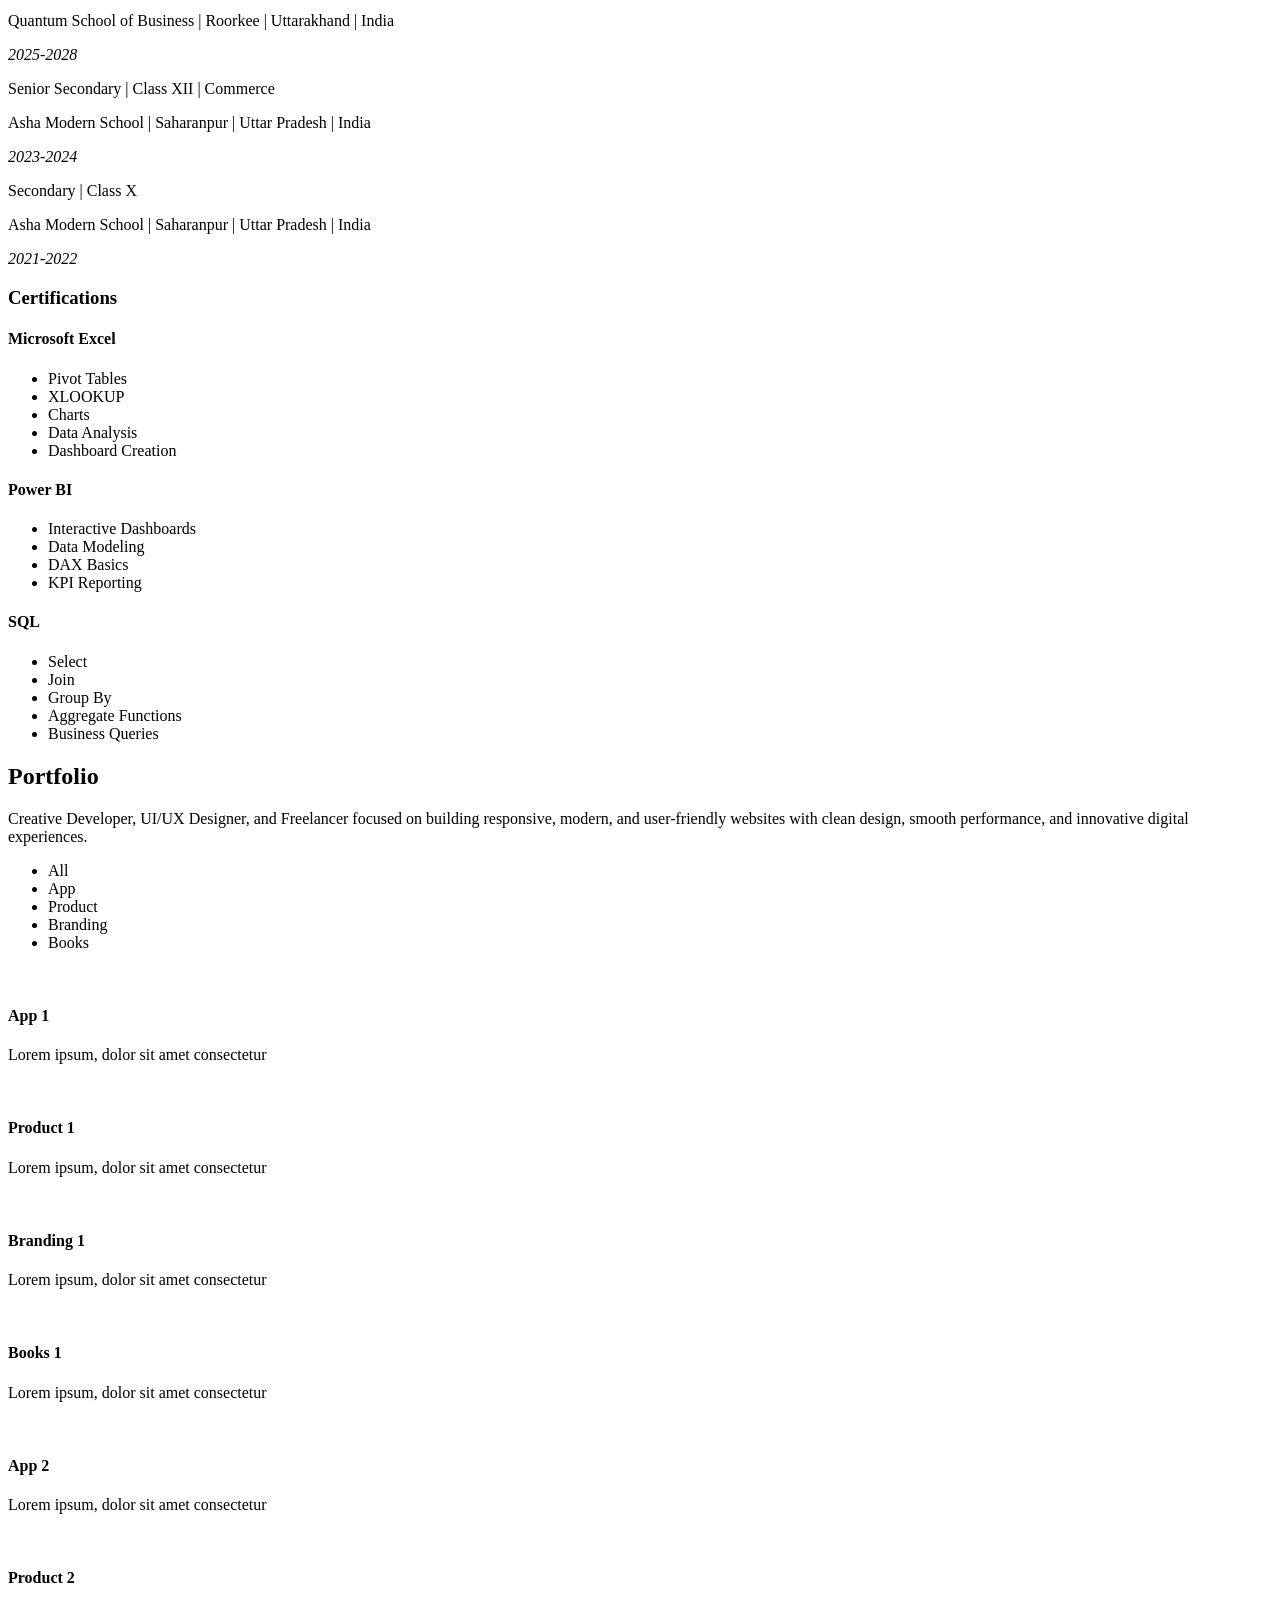
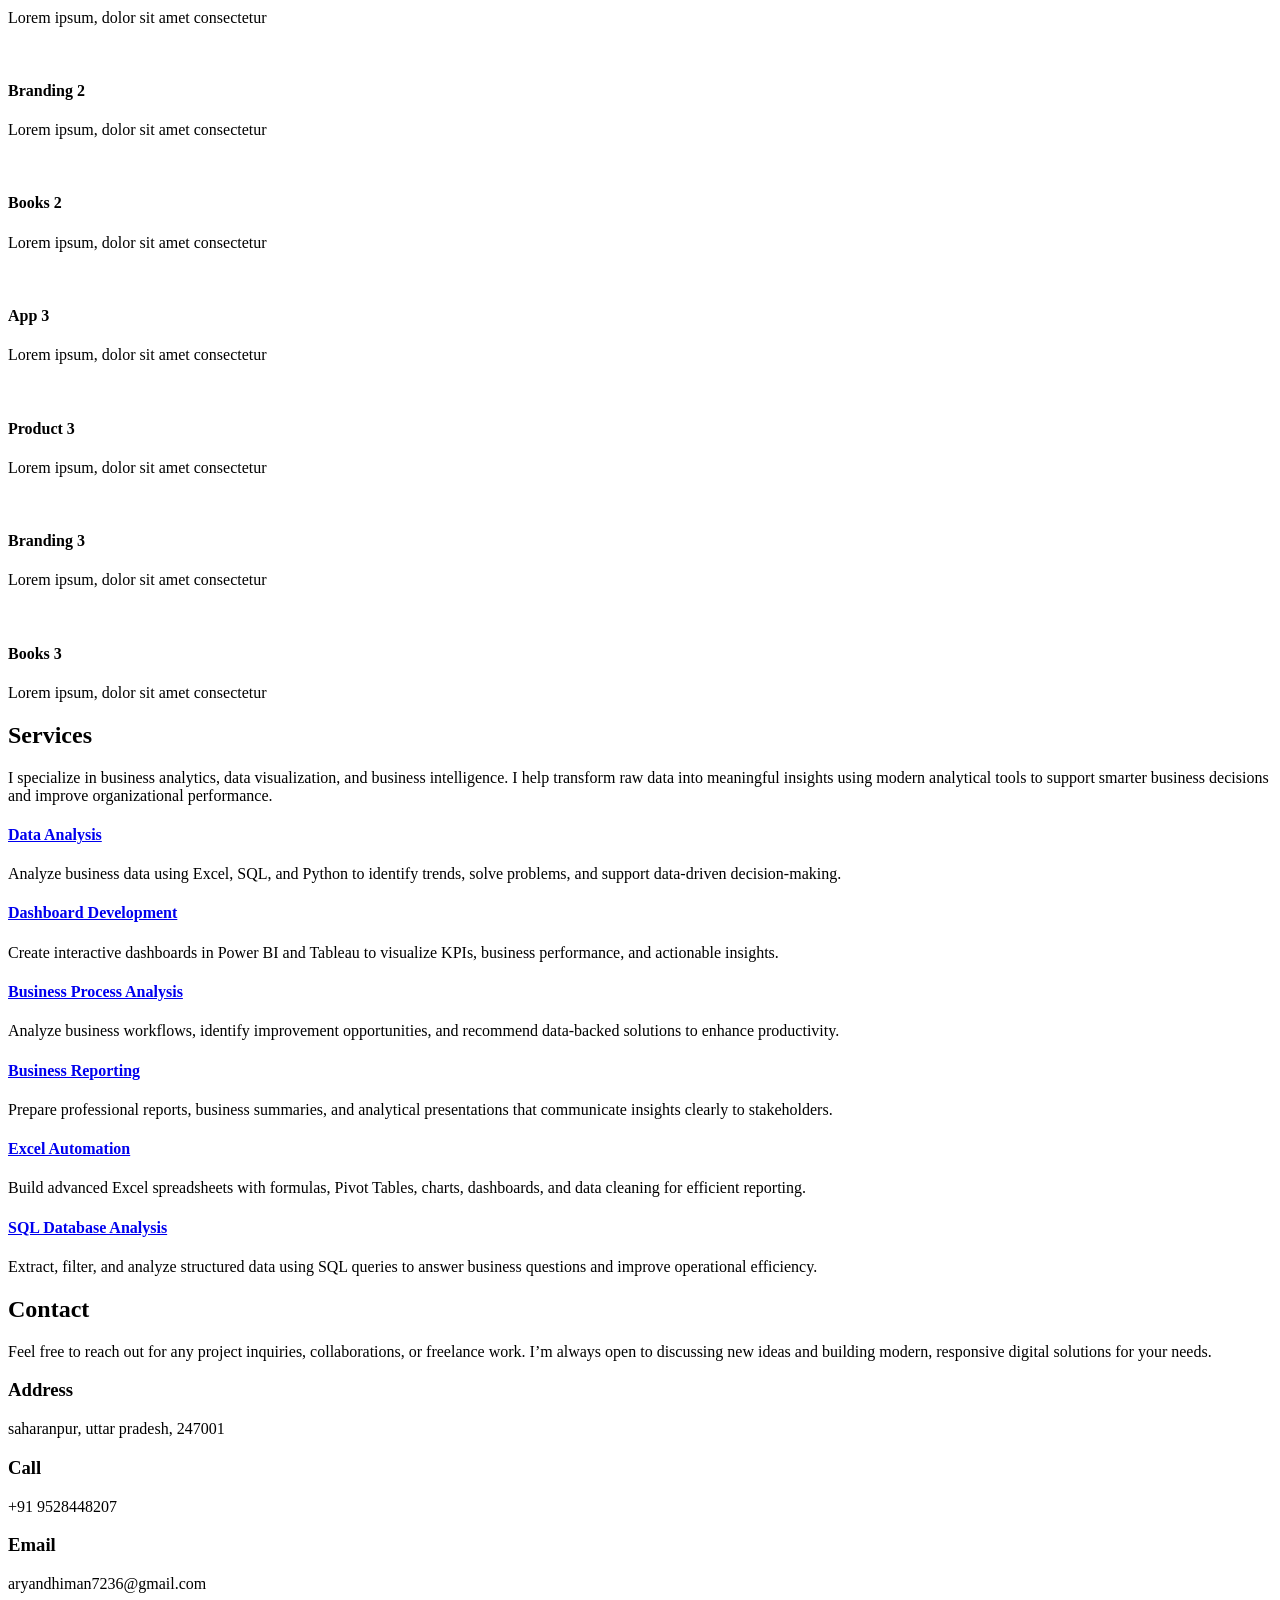
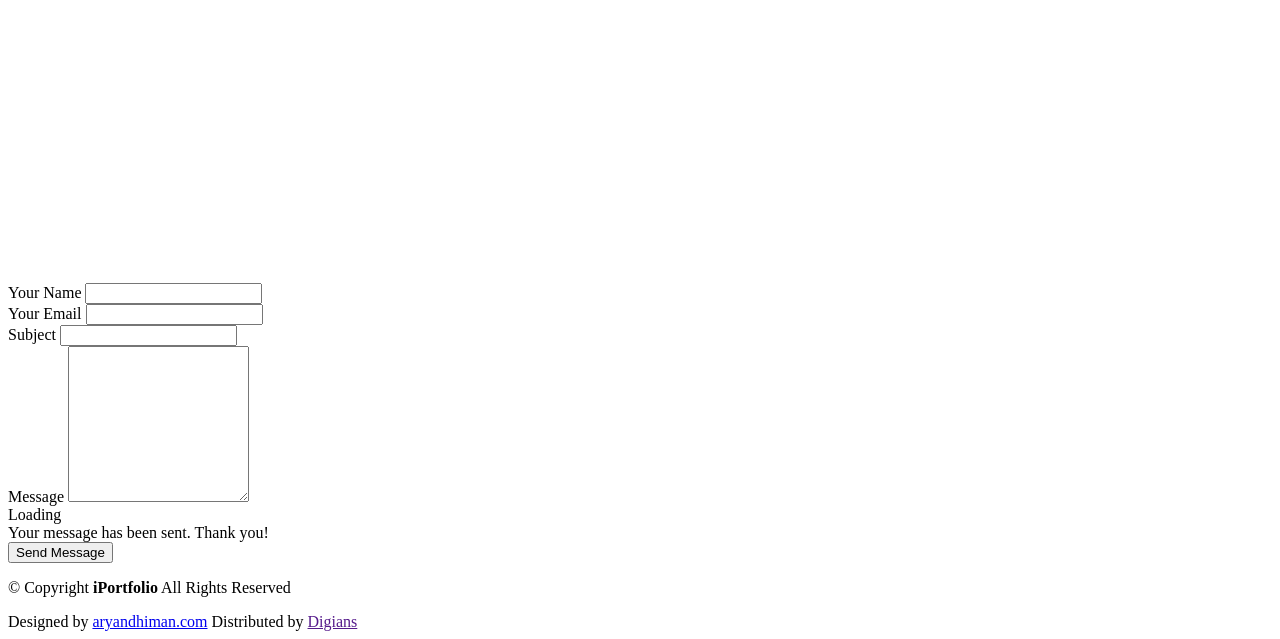
==== commit 16b37409: "Update index.html" ====
--- a/index.html
+++ b/index.html
@@ -152,13 +152,14 @@
         <div class="row">
 
           <div class="col-lg-6" data-aos="fade-up" data-aos-delay="100">
-            <h3 class="resume-title">Career Objective</h3>
-
-            <div class="resume-item pb-0">
-              <h4></h4>
-              <p>Aspiring Business Analyst with a strong interest in data analysis, business intelligence, and data-driven decision-making. Currently pursuing a Bachelor of Business Administration (HR) while developing practical skills in Excel, SQL, Power BI, Python, and Tableau.
-              
-              </ul>
+           <h3 class="resume-title">Career Objective</h3>
+
+<div class="resume-item">
+  <p>
+    Aspiring Business Analyst with a strong interest in data analysis,
+    business intelligence, and data-driven decision-making.
+  </p>
+</div>
             </div><!-- Edn Resume Item -->
 
             <h3 class="resume-title">Education</h3>
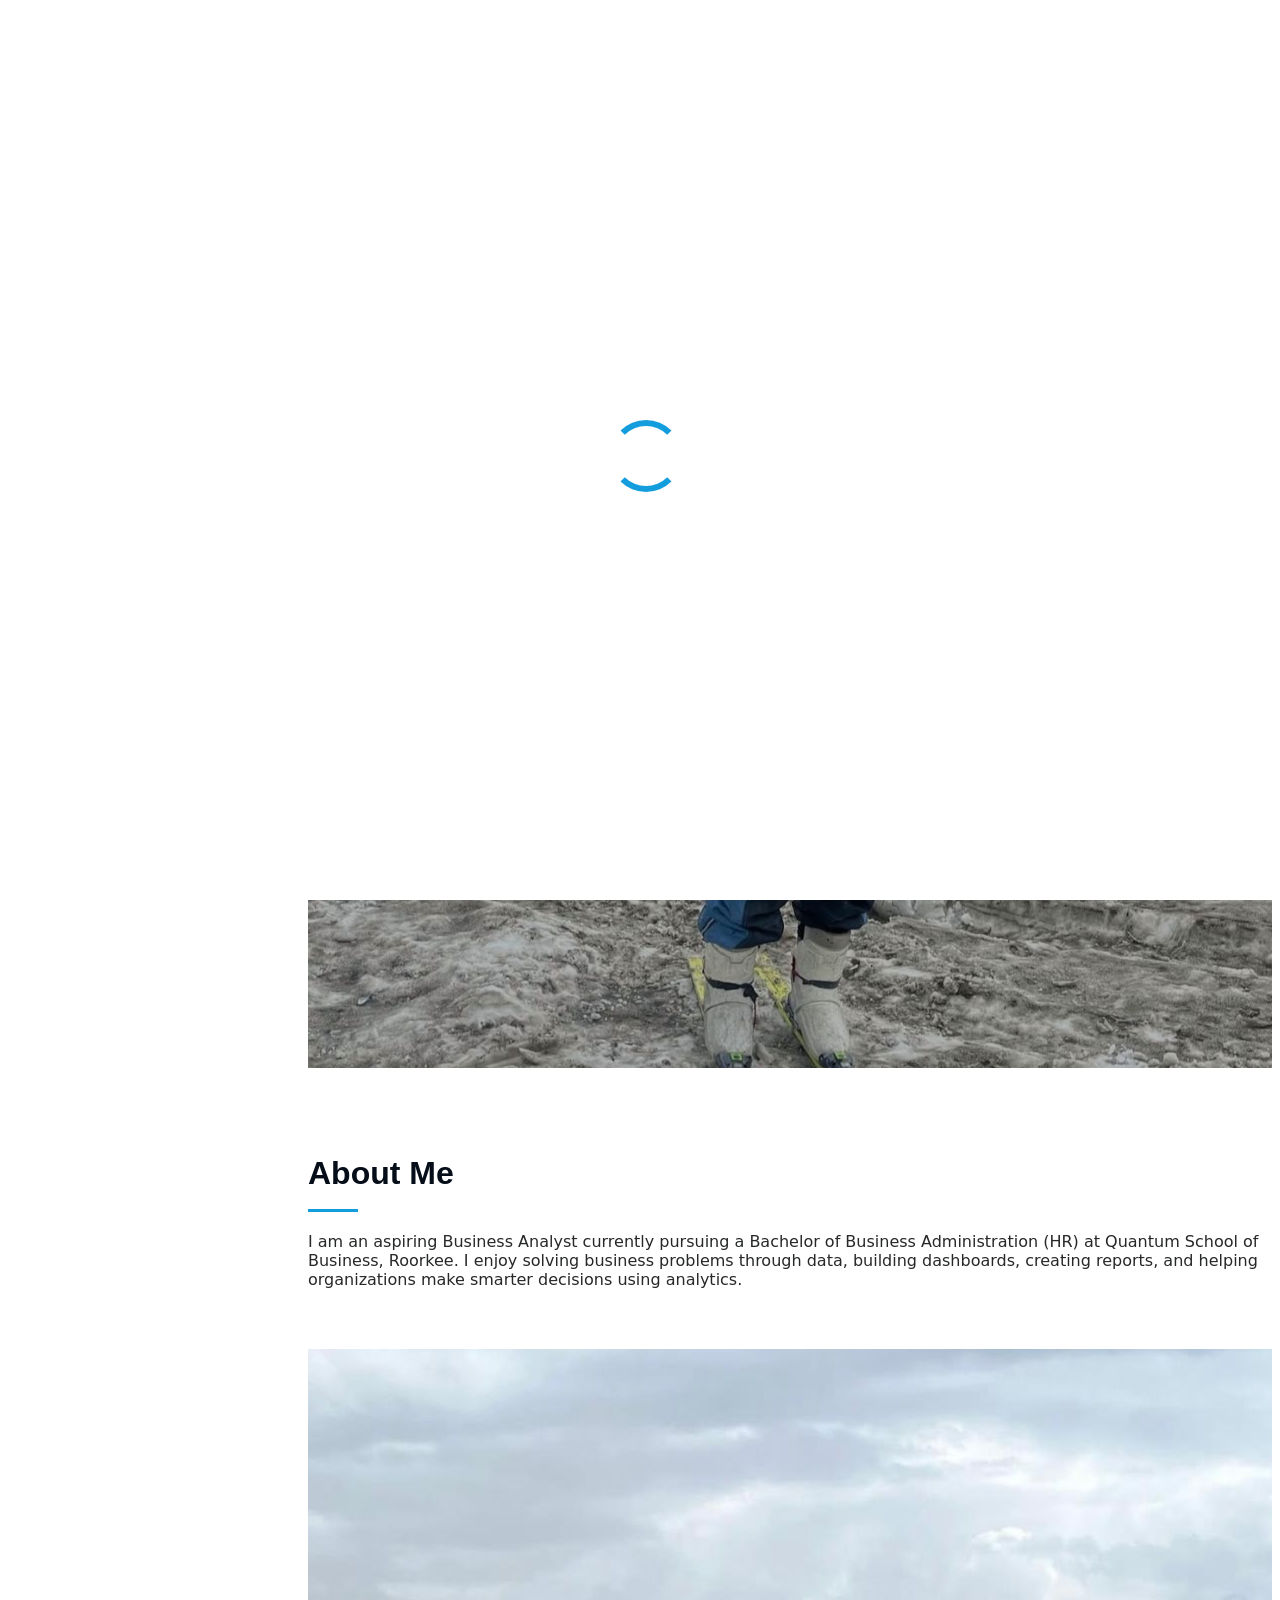
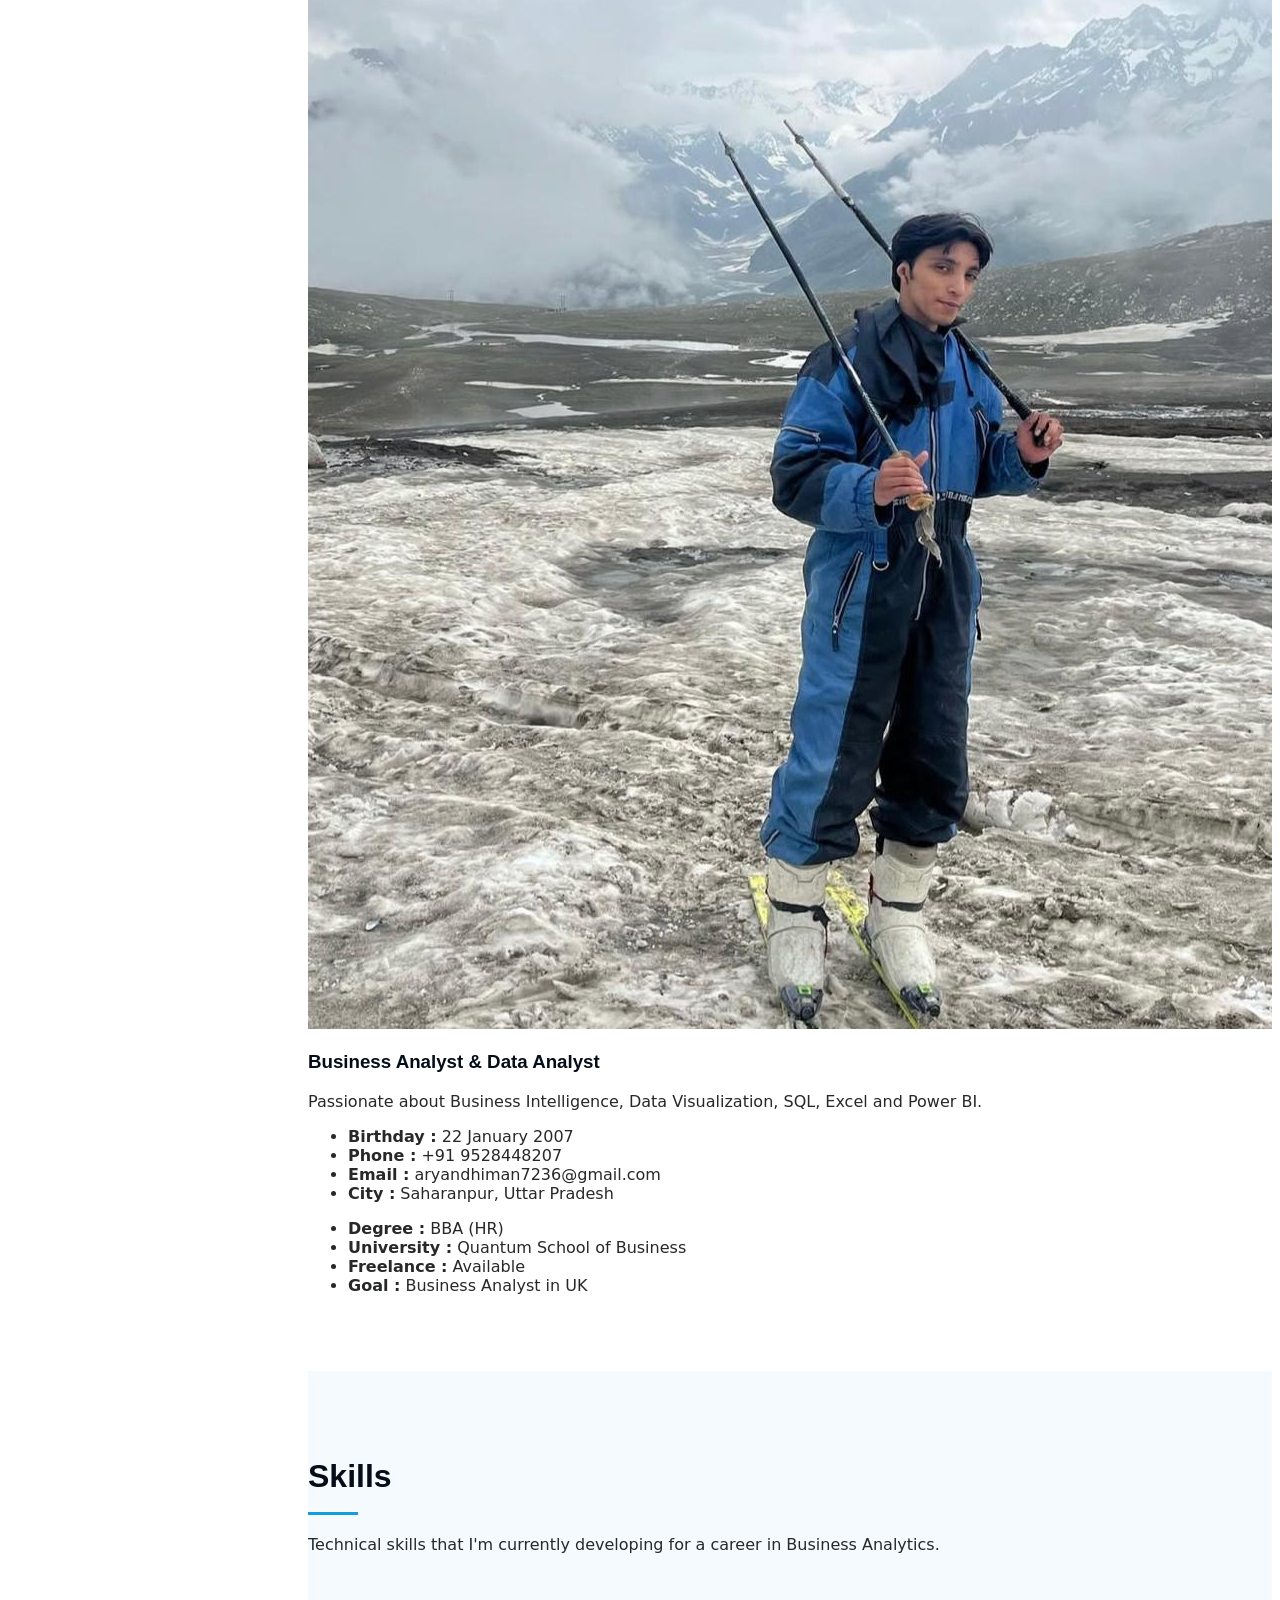
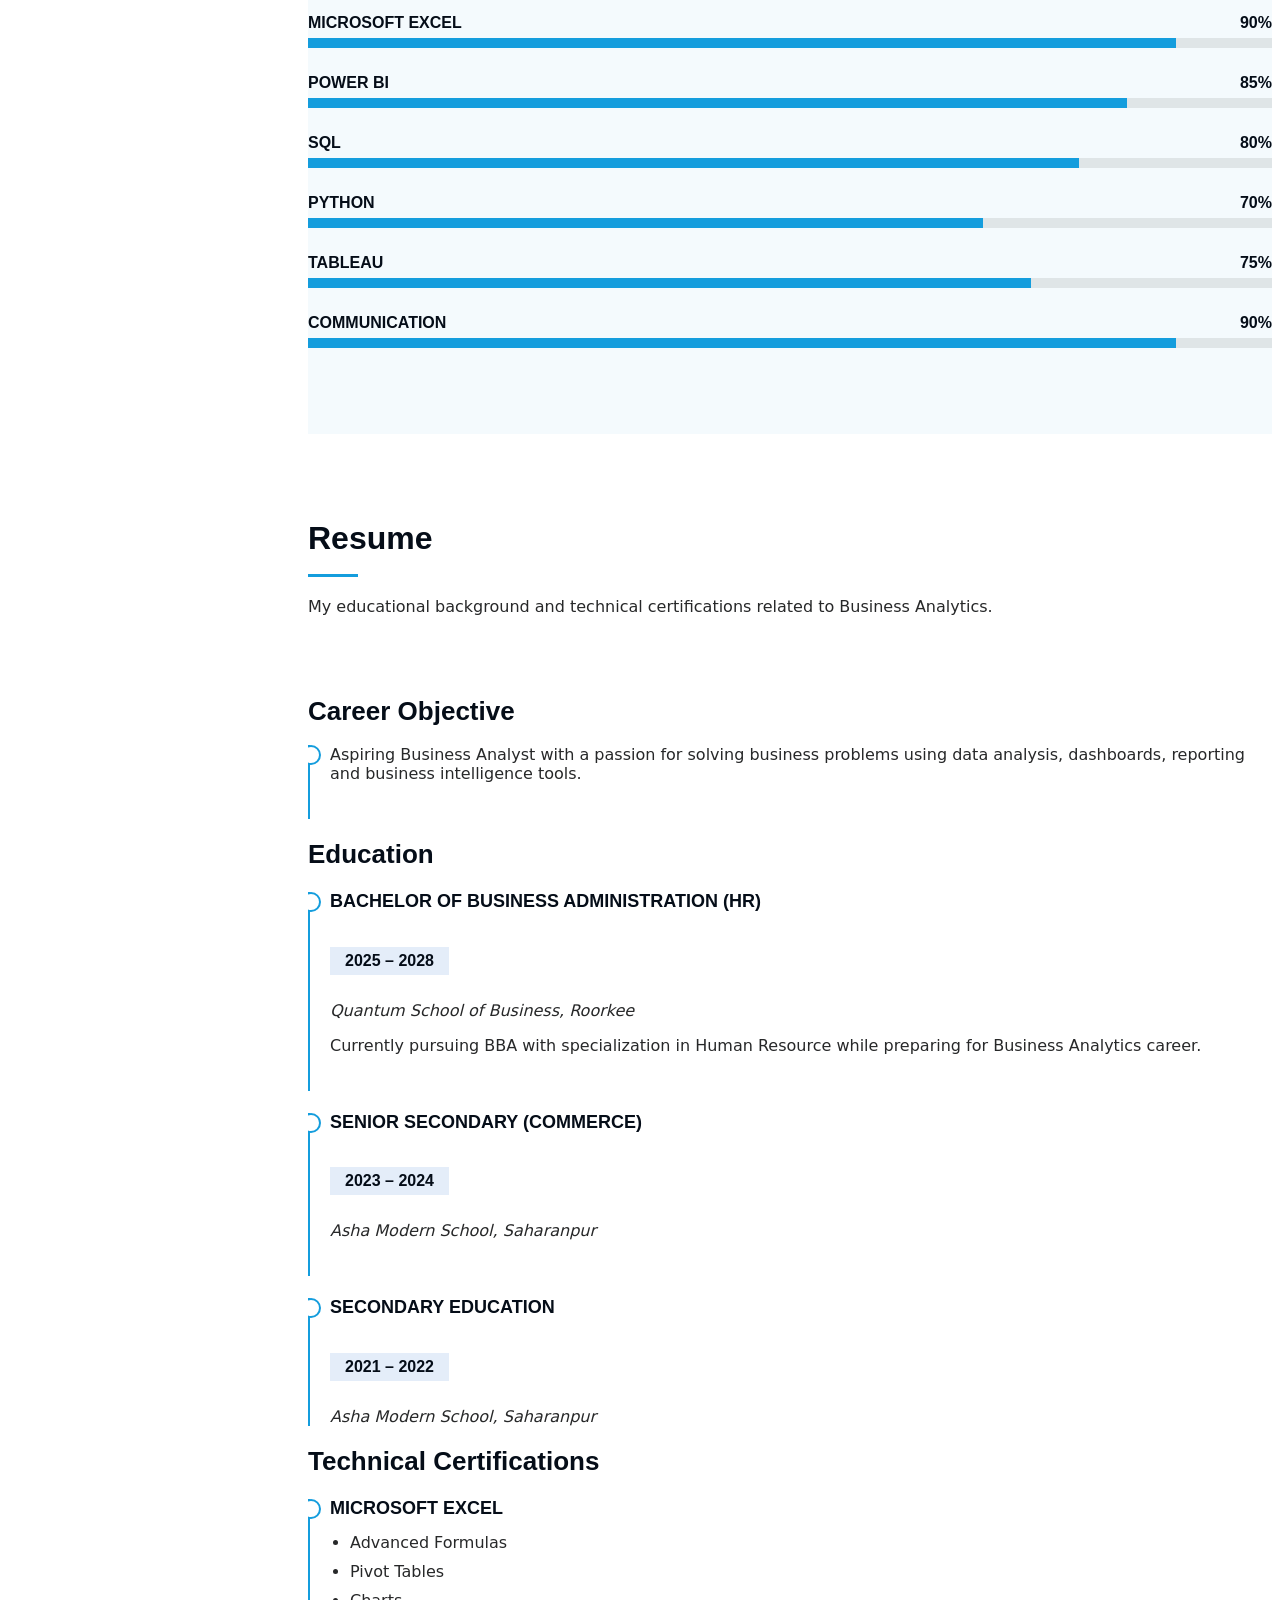
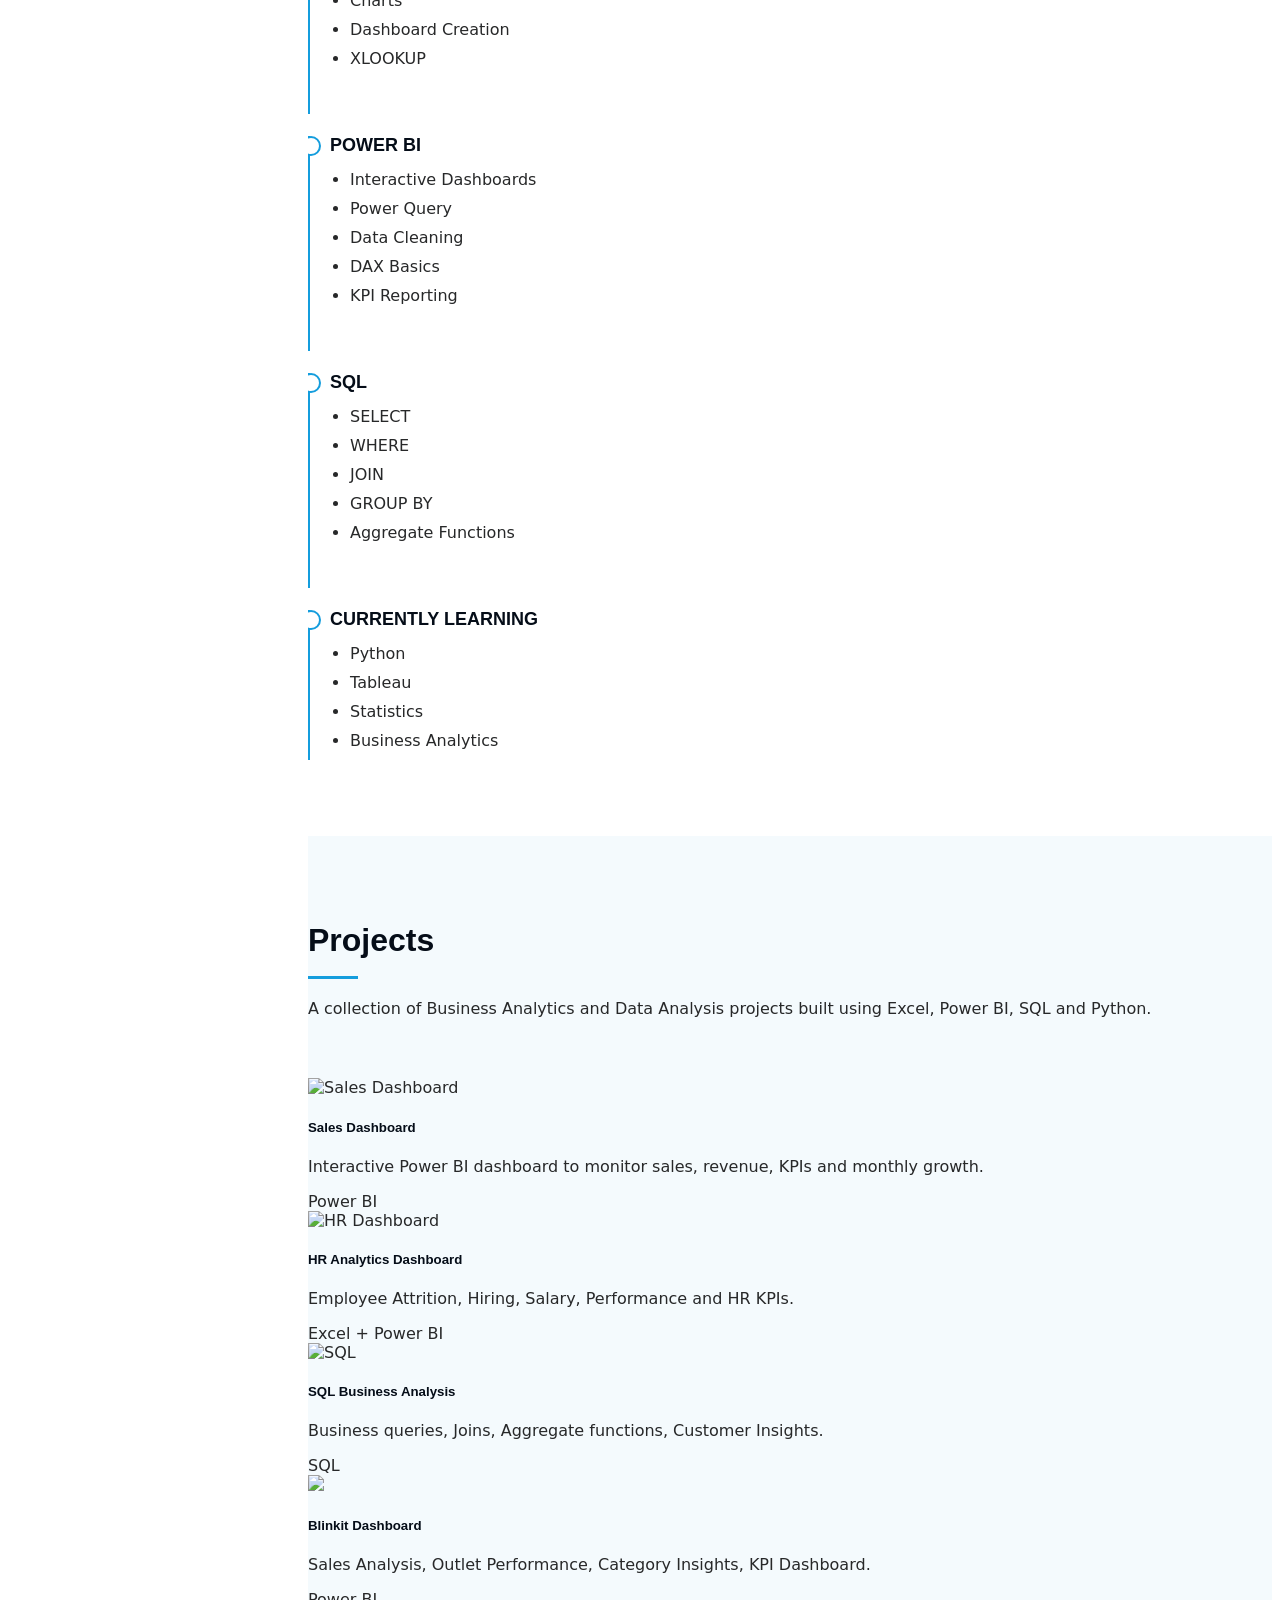
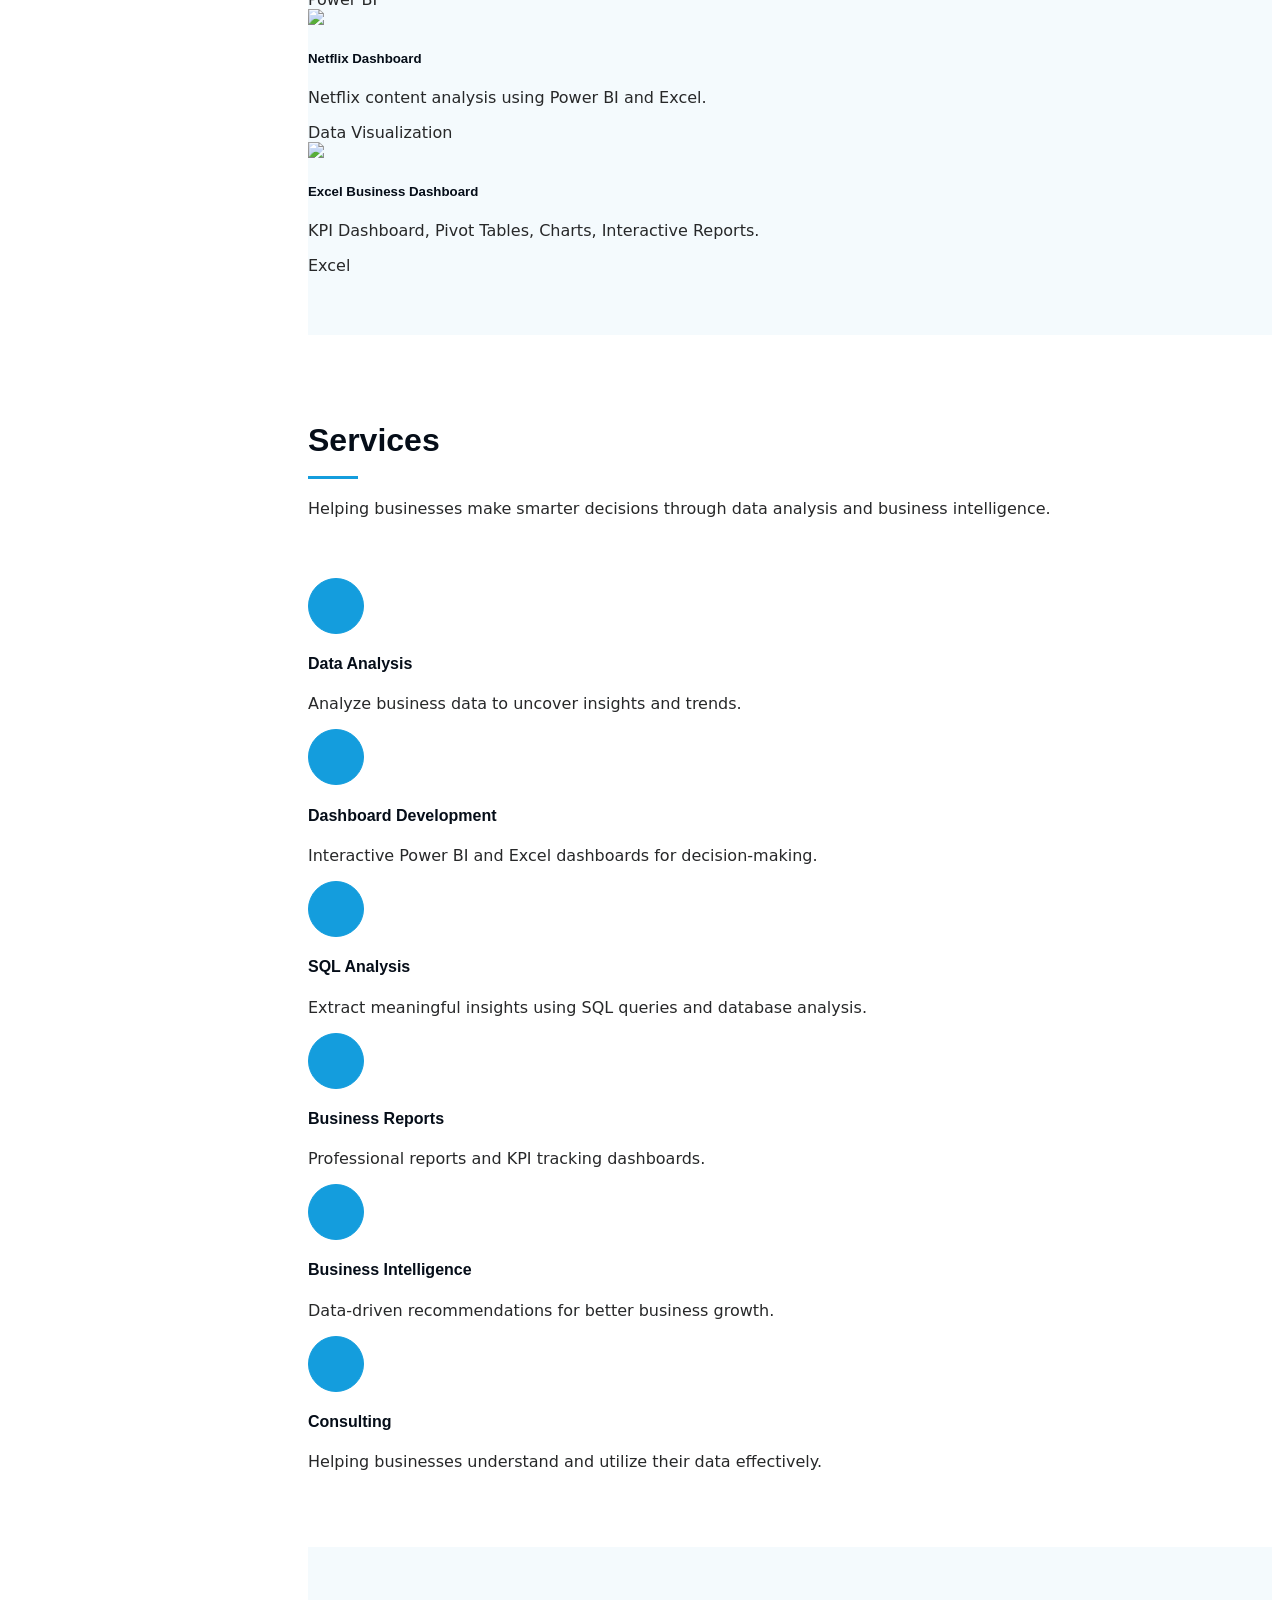
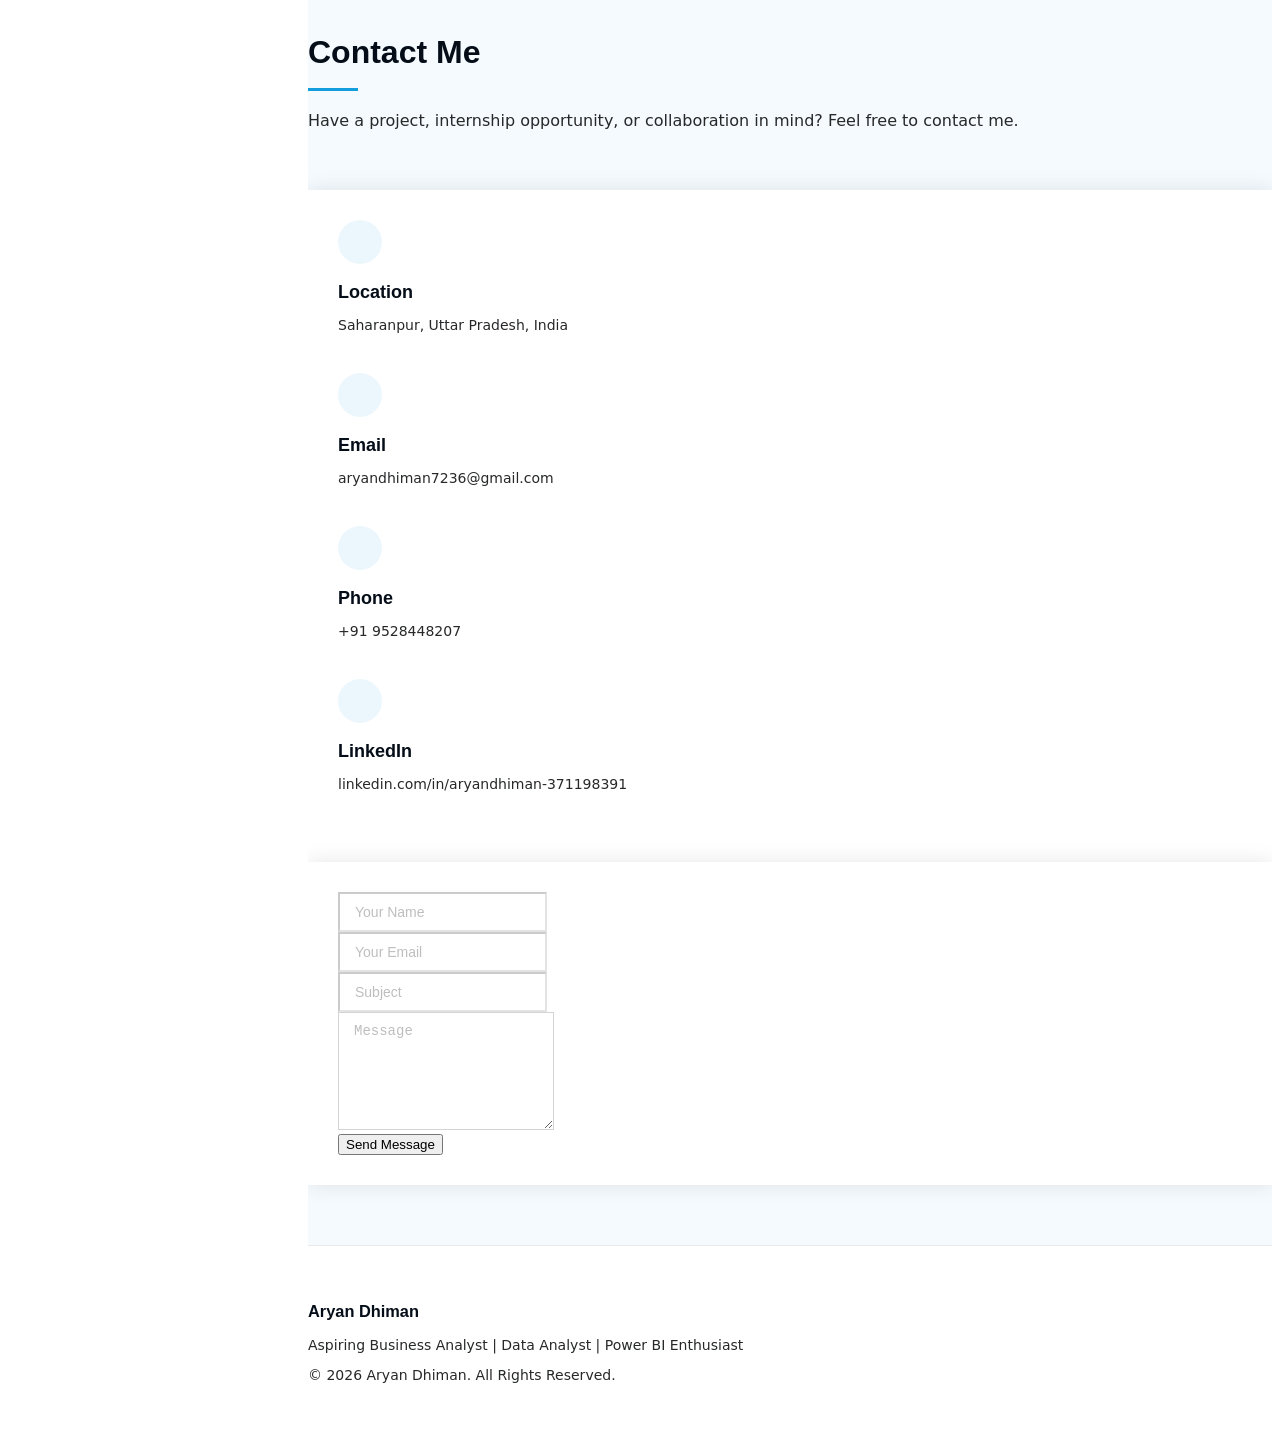
==== commit ae250d54: "Update index.html" ====
--- a/index.html
+++ b/index.html
@@ -2,612 +2,1235 @@
 <html lang="en">
 
 <head>
-  <meta charset="utf-8">
-  <meta content="width=device-width, initial-scale=1.0" name="viewport">
-  <title>Index - iPortfolio Bootstrap Template</title>
-  <meta content="" name="description">
-  <meta content="" name="keywords">
-
-  <!-- Favicons -->
-  <link href="assets/img/favicon.png" rel="icon">
-  <link href="assets/img/apple-touch-icon.png" rel="apple-touch-icon">
-
-  <!-- Fonts -->
-  <link href="https://fonts.googleapis.com" rel="preconnect">
-  <link href="https://fonts.gstatic.com" rel="preconnect" crossorigin>
-  <link href="https://fonts.googleapis.com/css2?family=Roboto:ital,wght@0,100;0,300;0,400;0,500;0,700;0,900;1,100;1,300;1,400;1,500;1,700;1,900&family=Poppins:ital,wght@0,100;0,200;0,300;0,400;0,500;0,600;0,700;0,800;0,900;1,100;1,200;1,300;1,400;1,500;1,600;1,700;1,800;1,900&family=Raleway:ital,wght@0,100;0,200;0,300;0,400;0,500;0,600;0,700;0,800;0,900;1,100;1,200;1,300;1,400;1,500;1,600;1,700;1,800;1,900&display=swap" rel="stylesheet">
-
-  <!-- Vendor CSS Files -->
+  <meta charset="UTF-8">
+  <meta name="viewport" content="width=device-width, initial-scale=1.0">
+
+  <title>Aryan Dhiman | Business Analyst Portfolio</title>
+
+  <meta name="description"
+    content="Aryan Dhiman | Aspiring Business Analyst | Power BI | SQL | Excel | Portfolio">
+  <meta name="keywords"
+    content="Business Analyst, Data Analyst, Power BI, SQL, Excel, Portfolio">
+
+  <!-- Google Fonts -->
+  <link rel="preconnect" href="https://fonts.googleapis.com">
+  <link rel="preconnect" href="https://fonts.gstatic.com" crossorigin>
+
+  <link href="https://fonts.googleapis.com/css2?family=Poppins:wght@300;400;500;600;700&display=swap"
+    rel="stylesheet">
+
+  <!-- Bootstrap -->
   <link href="assets/vendor/bootstrap/css/bootstrap.min.css" rel="stylesheet">
+
+  <!-- Bootstrap Icons -->
   <link href="assets/vendor/bootstrap-icons/bootstrap-icons.css" rel="stylesheet">
+
+  <!-- AOS -->
   <link href="assets/vendor/aos/aos.css" rel="stylesheet">
+
+  <!-- Swiper -->
+  <link href="assets/vendor/swiper/swiper-bundle.min.css" rel="stylesheet">
+
+  <!-- GLightbox -->
   <link href="assets/vendor/glightbox/css/glightbox.min.css" rel="stylesheet">
-  <link href="assets/vendor/swiper/swiper-bundle.min.css" rel="stylesheet">
-
-  <!-- Main CSS File -->
+
+  <!-- Main CSS -->
   <link href="assets/css/main.css" rel="stylesheet">
-
-  <!-- =======================================================
-  * Template Name: iPortfolio
-  * Template URL: https://bootstrapmade.com/iportfolio-bootstrap-portfolio-websites-template/
-  * Updated: Jun 29 2024 with Bootstrap v5.3.3
-  * Author: BootstrapMade.com
-  * License: https://bootstrapmade.com/license/
-  ======================================================== -->
 </head>
 
 <body class="index-page">
 
-  <header id="header" class="header dark-background d-flex flex-column">
-    <i class="header-toggle d-xl-none bi bi-list"></i>
-
-    <div class="profile-img">
-      <img src="assets/img/IMG-20250930-WA0048.jpg" alt="" class="img-fluid rounded-circle">
+<!-- ================= HEADER ================= -->
+
+<header id="header" class="header dark-background d-flex flex-column">
+
+<i class="header-toggle d-xl-none bi bi-list"></i>
+
+<div class="profile-img">
+
+<img src="assets/img/IMG-20250930-WA0048.jpg"
+class="img-fluid rounded-circle">
+
+</div>
+
+<a href="index.html"
+class="logo d-flex align-items-center justify-content-center">
+
+<h1 class="sitename">
+Aryan Dhiman
+</h1>
+
+</a>
+
+<div class="social-links text-center">
+
+<a href="https://www.instagram.com/aryandhiman.in"
+target="_blank">
+<i class="bi bi-instagram"></i>
+</a>
+
+<a href="https://www.linkedin.com/in/aryandhiman-371198391"
+target="_blank">
+<i class="bi bi-linkedin"></i>
+</a>
+
+<a href="mailto:aryandhiman7236@gmail.com">
+<i class="bi bi-envelope-fill"></i>
+</a>
+
+<a href="tel:+919528448207">
+<i class="bi bi-telephone-fill"></i>
+</a>
+
+</div>
+
+<nav id="navmenu" class="navmenu">
+
+<ul>
+
+<li>
+<a href="#hero" class="active">
+<i class="bi bi-house navicon"></i>
+Home
+</a>
+</li>
+
+<li>
+<a href="#about">
+<i class="bi bi-person navicon"></i>
+About
+</a>
+</li>
+
+<li>
+<a href="#skills">
+<i class="bi bi-bar-chart navicon"></i>
+Skills
+</a>
+</li>
+
+<li>
+<a href="#resume">
+<i class="bi bi-file-earmark-text navicon"></i>
+Resume
+</a>
+</li>
+
+<li>
+<a href="#portfolio">
+<i class="bi bi-images navicon"></i>
+Projects
+</a>
+</li>
+
+<li>
+<a href="#services">
+<i class="bi bi-briefcase navicon"></i>
+Services
+</a>
+</li>
+
+<li>
+<a href="#contact">
+<i class="bi bi-envelope navicon"></i>
+Contact
+</a>
+</li>
+
+</ul>
+
+</nav>
+
+</header>
+
+<!-- ================= MAIN ================= -->
+
+<main class="main">
+
+<!-- ================= HERO ================= -->
+
+<section id="hero" class="hero section dark-background">
+
+<img src="assets/img/IMG-20250930-WA0048.jpg"
+alt="Aryan Dhiman">
+
+<div class="container"
+data-aos="fade-up">
+
+<h2>
+Aryan Dhiman
+</h2>
+
+<p>
+
+I'm
+
+<span class="typed"
+
+data-typed-items="Business Analyst, Data Analyst, Power BI Developer, Excel Expert, SQL Learner">
+
+Business Analyst
+
+</span>
+
+</p>
+
+<div class="mt-4">
+
+<a href="#contact"
+class="btn btn-primary me-3">
+
+Hire Me
+
+</a>
+
+<a href="assets/resume/AryanDhimanResume.pdf"
+
+class="btn btn-outline-light"
+
+download>
+
+Download Resume
+
+</a>
+
+</div>
+
+</div>
+
+</section>
+
+<!-- ================= ABOUT ================= -->
+
+<section id="about"
+class="about section">
+
+<div class="container section-title"
+data-aos="fade-up">
+
+<h2>
+
+About Me
+
+</h2>
+
+<p>
+
+I am an aspiring Business Analyst currently pursuing a Bachelor of Business Administration (HR) at Quantum School of Business, Roorkee.
+
+I enjoy solving business problems through data, building dashboards, creating reports, and helping organizations make smarter decisions using analytics.
+
+</p>
+
+</div>
+
+<div class="container">
+
+<div class="row gy-4">
+
+<div class="col-lg-4"
+data-aos="fade-right">
+
+<img src="assets/img/IMG-20250930-WA0048.jpg"
+
+class="img-fluid rounded">
+
+</div>
+
+<div class="col-lg-8"
+data-aos="fade-left">
+
+<h3>
+
+Business Analyst & Data Analyst
+
+</h3>
+
+<p class="fst-italic">
+
+Passionate about Business Intelligence, Data Visualization, SQL, Excel and Power BI.
+
+</p>
+
+<div class="row">
+
+<div class="col-lg-6">
+
+<ul>
+
+<li>
+
+<strong>Birthday :</strong>
+
+22 January 2007
+
+</li>
+
+<li>
+
+<strong>Phone :</strong>
+
++91 9528448207
+
+</li>
+
+<li>
+
+<strong>Email :</strong>
+
+aryandhiman7236@gmail.com
+
+</li>
+
+<li>
+
+<strong>City :</strong>
+
+Saharanpur, Uttar Pradesh
+
+</li>
+
+</ul>
+
+</div>
+
+<div class="col-lg-6">
+
+<ul>
+
+<li>
+
+<strong>Degree :</strong>
+
+BBA (HR)
+
+</li>
+
+<li>
+
+<strong>University :</strong>
+
+Quantum School of Business
+
+</li>
+
+<li>
+
+<strong>Freelance :</strong>
+
+Available
+
+</li>
+
+<li>
+
+<strong>Goal :</strong>
+
+Business Analyst in UK
+
+</li>
+
+</ul>
+
+</div>
+
+</div>
+
+</div>
+
+</div>
+
+</div>
+
+</section>
+<!-- ================= Skills ================= -->
+
+<section id="skills" class="skills section light-background">
+
+  <div class="container section-title" data-aos="fade-up">
+    <h2>Skills</h2>
+    <p>Technical skills that I'm currently developing for a career in Business Analytics.</p>
+  </div>
+
+  <div class="container">
+
+    <div class="row">
+
+      <div class="col-lg-6" data-aos="fade-up">
+
+        <div class="progress">
+          <span class="skill">Microsoft Excel <i class="val">90%</i></span>
+          <div class="progress-bar-wrap">
+            <div class="progress-bar" style="width:90%"></div>
+          </div>
+        </div>
+
+        <div class="progress">
+          <span class="skill">Power BI <i class="val">85%</i></span>
+          <div class="progress-bar-wrap">
+            <div class="progress-bar" style="width:85%"></div>
+          </div>
+        </div>
+
+        <div class="progress">
+          <span class="skill">SQL <i class="val">80%</i></span>
+          <div class="progress-bar-wrap">
+            <div class="progress-bar" style="width:80%"></div>
+          </div>
+        </div>
+
+      </div>
+
+      <div class="col-lg-6" data-aos="fade-up" data-aos-delay="100">
+
+        <div class="progress">
+          <span class="skill">Python <i class="val">70%</i></span>
+          <div class="progress-bar-wrap">
+            <div class="progress-bar" style="width:70%"></div>
+          </div>
+        </div>
+
+        <div class="progress">
+          <span class="skill">Tableau <i class="val">75%</i></span>
+          <div class="progress-bar-wrap">
+            <div class="progress-bar" style="width:75%"></div>
+          </div>
+        </div>
+
+        <div class="progress">
+          <span class="skill">Communication <i class="val">90%</i></span>
+          <div class="progress-bar-wrap">
+            <div class="progress-bar" style="width:90%"></div>
+          </div>
+        </div>
+
+      </div>
+
     </div>
 
-    <a href="index.html" class="logo d-flex align-items-center justify-content-center">
-      <!-- Uncomment the line below if you also wish to use an image logo -->
-      <!-- <img src="assets/img/logo.png" alt=""> -->
-      <h1 class="sitename">Aryan Dhiman</h1>
-    </a>
-
-    <div class="social-links text-center">
-      <a href="#" class="twitter"><i class="bi bi-twitter-x"></i></a>
-      <a href="#" class="facebook"><i class="bi bi-facebook"></i></a>
-      <a href="https://www.instagram.com/aryandhiman.in?igsh=MW1ldXo3YmI3dmI5Yw%3D%3D&utm_source=qr" class="instagram"><i class="bi bi-instagram"></i></a>
-      <a href="#" class="google-plus"><i class="bi bi-skype"></i></a>
-      <a href="https://www.linkedin.com/in/aryandhiman-371198391?utm_source=share_via&utm_content=profile&utm_medium=member_ios" class="linkedin"><i class="bi bi-linkedin"></i></a>
+  </div>
+
+</section>
+
+<!-- ================= Resume ================= -->
+
+<section id="resume" class="resume section">
+
+<div class="container section-title" data-aos="fade-up">
+
+<h2>Resume</h2>
+
+<p>
+My educational background and technical certifications related to Business Analytics.
+</p>
+
+</div>
+
+<div class="container">
+
+<div class="row">
+
+<div class="col-lg-6" data-aos="fade-up">
+
+<h3 class="resume-title">
+Career Objective
+</h3>
+
+<div class="resume-item">
+
+<p>
+
+Aspiring Business Analyst with a passion for solving business problems using data analysis, dashboards, reporting and business intelligence tools.
+
+</p>
+
+</div>
+
+<h3 class="resume-title">
+Education
+</h3>
+
+<div class="resume-item">
+
+<h4>Bachelor of Business Administration (HR)</h4>
+
+<h5>2025 – 2028</h5>
+
+<p><em>Quantum School of Business, Roorkee</em></p>
+
+<p>
+
+Currently pursuing BBA with specialization in Human Resource while preparing for Business Analytics career.
+
+</p>
+
+</div>
+
+<div class="resume-item">
+
+<h4>Senior Secondary (Commerce)</h4>
+
+<h5>2023 – 2024</h5>
+
+<p><em>Asha Modern School, Saharanpur</em></p>
+
+</div>
+
+<div class="resume-item">
+
+<h4>Secondary Education</h4>
+
+<h5>2021 – 2022</h5>
+
+<p><em>Asha Modern School, Saharanpur</em></p>
+
+</div>
+
+</div>
+
+<div class="col-lg-6" data-aos="fade-up" data-aos-delay="100">
+
+<h3 class="resume-title">
+
+Technical Certifications
+
+</h3>
+
+<div class="resume-item">
+
+<h4>Microsoft Excel</h4>
+
+<ul>
+
+<li>Advanced Formulas</li>
+
+<li>Pivot Tables</li>
+
+<li>Charts</li>
+
+<li>Dashboard Creation</li>
+
+<li>XLOOKUP</li>
+
+</ul>
+
+</div>
+
+<div class="resume-item">
+
+<h4>Power BI</h4>
+
+<ul>
+
+<li>Interactive Dashboards</li>
+
+<li>Power Query</li>
+
+<li>Data Cleaning</li>
+
+<li>DAX Basics</li>
+
+<li>KPI Reporting</li>
+
+</ul>
+
+</div>
+
+<div class="resume-item">
+
+<h4>SQL</h4>
+
+<ul>
+
+<li>SELECT</li>
+
+<li>WHERE</li>
+
+<li>JOIN</li>
+
+<li>GROUP BY</li>
+
+<li>Aggregate Functions</li>
+
+</ul>
+
+</div>
+
+<div class="resume-item">
+
+<h4>Currently Learning</h4>
+
+<ul>
+
+<li>Python</li>
+
+<li>Tableau</li>
+
+<li>Statistics</li>
+
+<li>Business Analytics</li>
+
+</ul>
+
+</div>
+
+</div>
+
+</div>
+
+</div>
+
+</section>
+<!-- ================= Portfolio ================= -->
+
+<section id="portfolio" class="portfolio section light-background">
+
+  <div class="container section-title" data-aos="fade-up">
+    <h2>Projects</h2>
+    <p>
+      A collection of Business Analytics and Data Analysis projects built using
+      Excel, Power BI, SQL and Python.
+    </p>
+  </div>
+
+  <div class="container">
+
+    <div class="row gy-4">
+
+      <!-- Project 1 -->
+      <div class="col-lg-4 col-md-6" data-aos="zoom-in">
+
+        <div class="card shadow-sm h-100">
+
+          <img src="assets/img/portfolio/project1.jpg"
+               class="card-img-top"
+               alt="Sales Dashboard">
+
+          <div class="card-body">
+
+            <h5 class="card-title">
+              Sales Dashboard
+            </h5>
+
+            <p class="card-text">
+
+              Interactive Power BI dashboard to monitor sales,
+              revenue, KPIs and monthly growth.
+
+            </p>
+
+            <span class="badge bg-primary">
+              Power BI
+            </span>
+
+          </div>
+
+        </div>
+
+      </div>
+
+      <!-- Project 2 -->
+
+      <div class="col-lg-4 col-md-6" data-aos="zoom-in" data-aos-delay="100">
+
+        <div class="card shadow-sm h-100">
+
+          <img src="assets/img/portfolio/project2.jpg"
+               class="card-img-top"
+               alt="HR Dashboard">
+
+          <div class="card-body">
+
+            <h5 class="card-title">
+
+              HR Analytics Dashboard
+
+            </h5>
+
+            <p>
+
+              Employee Attrition,
+              Hiring,
+              Salary,
+              Performance and HR KPIs.
+
+            </p>
+
+            <span class="badge bg-success">
+
+              Excel + Power BI
+
+            </span>
+
+          </div>
+
+        </div>
+
+      </div>
+
+      <!-- Project 3 -->
+
+      <div class="col-lg-4 col-md-6" data-aos="zoom-in" data-aos-delay="200">
+
+        <div class="card shadow-sm h-100">
+
+          <img src="assets/img/portfolio/project3.jpg"
+               class="card-img-top"
+               alt="SQL">
+
+          <div class="card-body">
+
+            <h5>
+
+              SQL Business Analysis
+
+            </h5>
+
+            <p>
+
+              Business queries,
+              Joins,
+              Aggregate functions,
+              Customer Insights.
+
+            </p>
+
+            <span class="badge bg-dark">
+
+              SQL
+
+            </span>
+
+          </div>
+
+        </div>
+
+      </div>
+
+      <!-- Project 4 -->
+
+      <div class="col-lg-4 col-md-6" data-aos="zoom-in">
+
+        <div class="card shadow-sm h-100">
+
+          <img src="assets/img/portfolio/project4.jpg"
+               class="card-img-top">
+
+          <div class="card-body">
+
+            <h5>
+
+              Blinkit Dashboard
+
+            </h5>
+
+            <p>
+
+              Sales Analysis,
+              Outlet Performance,
+              Category Insights,
+              KPI Dashboard.
+
+            </p>
+
+            <span class="badge bg-warning">
+
+              Power BI
+
+            </span>
+
+          </div>
+
+        </div>
+
+      </div>
+
+      <!-- Project 5 -->
+
+      <div class="col-lg-4 col-md-6" data-aos="zoom-in">
+
+        <div class="card shadow-sm h-100">
+
+          <img src="assets/img/portfolio/project5.jpg"
+               class="card-img-top">
+
+          <div class="card-body">
+
+            <h5>
+
+              Netflix Dashboard
+
+            </h5>
+
+            <p>
+
+              Netflix content analysis using Power BI and Excel.
+
+            </p>
+
+            <span class="badge bg-danger">
+
+              Data Visualization
+
+            </span>
+
+          </div>
+
+        </div>
+
+      </div>
+
+      <!-- Project 6 -->
+
+      <div class="col-lg-4 col-md-6" data-aos="zoom-in">
+
+        <div class="card shadow-sm h-100">
+
+          <img src="assets/img/portfolio/project6.jpg"
+               class="card-img-top">
+
+          <div class="card-body">
+
+            <h5>
+
+              Excel Business Dashboard
+
+            </h5>
+
+            <p>
+
+              KPI Dashboard,
+              Pivot Tables,
+              Charts,
+              Interactive Reports.
+
+            </p>
+
+            <span class="badge bg-info">
+
+              Excel
+
+            </span>
+
+          </div>
+
+        </div>
+
+      </div>
+
     </div>
 
-    <nav id="navmenu" class="navmenu">
-      <ul>
-        <li><a href="#hero" class="active"><i class="bi bi-house navicon"></i>Home</a></li>
-        <li><a href="#about"><i class="bi bi-person navicon"></i> About</a></li>
-        <li><a href="#resume"><i class="bi bi-file-earmark-text navicon"></i> Resume</a></li>
-        <li><a href="#portfolio"><i class="bi bi-images navicon"></i> Portfolio</a></li>
-        <li><a href="#services"><i class="bi bi-hdd-stack navicon"></i> Services</a></li>
-        <li class="dropdown"><a href="#"><i class="bi bi-menu-button navicon"></i> <span>Dropdown</span> <i class="bi bi-chevron-down toggle-dropdown"></i></a>
-          <ul>
-            <li><a href="#">Dropdown 1</a></li>
-            <li class="dropdown"><a href="#"><span>Deep Dropdown</span> <i class="bi bi-chevron-down toggle-dropdown"></i></a>
-              <ul>
-                <li><a href="#">Deep Dropdown 1</a></li>
-                <li><a href="#">Deep Dropdown 2</a></li>
-                <li><a href="#">Deep Dropdown 3</a></li>
-                <li><a href="#">Deep Dropdown 4</a></li>
-                <li><a href="#">Deep Dropdown 5</a></li>
-              </ul>
-            </li>
-            <li><a href="#">Dropdown 2</a></li>
-            <li><a href="#">Dropdown 3</a></li>
-            <li><a href="#">Dropdown 4</a></li>
-          </ul>
-        </li>
-        <li><a href="#contact"><i class="bi bi-envelope navicon"></i> Contact</a></li>
-      </ul>
-    </nav>
-
-  </header>
-
-  <main class="main">
-
-    <!-- Hero Section -->
-    <section id="hero" class="hero section dark-background">
-
-      <img src="assets/img/IMG-20250930-WA0048.jpg
-" alt="" data-aos="fade-in" class="">
-
-      <div class="container" data-aos="fade-up" data-aos-delay="100">
-        <h2>Aryan Dhiman</h2>
-        <p> <span class="typed" data-typed-items="Aspiring Business Analyst, Data Analyst, Power BI Enthusiast">BBA (HR) Student</span><span class="typed-cursor typed-cursor--blink" aria-hidden="true"></span><span class="typed-cursor typed-cursor--blink" aria-hidden="true"></span></p>
+  </div>
+
+</section>
+
+<!-- ================= Services ================= -->
+
+<section id="services" class="services section">
+
+<div class="container section-title" data-aos="fade-up">
+
+<h2>
+
+Services
+
+</h2>
+
+<p>
+
+Helping businesses make smarter decisions through data analysis and business intelligence.
+
+</p>
+
+</div>
+
+<div class="container">
+
+<div class="row gy-4">
+
+<div class="col-lg-4" data-aos="fade-up">
+
+<div class="service-item">
+
+<div class="icon">
+
+<i class="bi bi-bar-chart-line"></i>
+
+</div>
+
+<h4>
+
+Data Analysis
+
+</h4>
+
+<p>
+
+Analyze business data to uncover insights and trends.
+
+</p>
+
+</div>
+
+</div>
+
+<div class="col-lg-4" data-aos="fade-up" data-aos-delay="100">
+
+<div class="service-item">
+
+<div class="icon">
+
+<i class="bi bi-speedometer2"></i>
+
+</div>
+
+<h4>
+
+Dashboard Development
+
+</h4>
+
+<p>
+
+Interactive Power BI and Excel dashboards for decision-making.
+
+</p>
+
+</div>
+
+</div>
+
+<div class="col-lg-4" data-aos="fade-up" data-aos-delay="200">
+
+<div class="service-item">
+
+<div class="icon">
+
+<i class="bi bi-database"></i>
+
+</div>
+
+<h4>
+
+SQL Analysis
+
+</h4>
+
+<p>
+
+Extract meaningful insights using SQL queries and database analysis.
+
+</p>
+
+</div>
+
+</div>
+
+<div class="col-lg-4" data-aos="fade-up">
+
+<div class="service-item">
+
+<div class="icon">
+
+<i class="bi bi-file-earmark-bar-graph"></i>
+
+</div>
+
+<h4>
+
+Business Reports
+
+</h4>
+
+<p>
+
+Professional reports and KPI tracking dashboards.
+
+</p>
+
+</div>
+
+</div>
+
+<div class="col-lg-4" data-aos="fade-up">
+
+<div class="service-item">
+
+<div class="icon">
+
+<i class="bi bi-graph-up-arrow"></i>
+
+</div>
+
+<h4>
+
+Business Intelligence
+
+</h4>
+
+<p>
+
+Data-driven recommendations for better business growth.
+
+</p>
+
+</div>
+
+</div>
+
+<div class="col-lg-4" data-aos="fade-up">
+
+<div class="service-item">
+
+<div class="icon">
+
+<i class="bi bi-lightbulb"></i>
+
+</div>
+
+<h4>
+
+Consulting
+
+</h4>
+
+<p>
+
+Helping businesses understand and utilize their data effectively.
+
+</p>
+
+</div>
+
+</div>
+
+</div>
+
+</div>
+
+</section>
+<!-- ================= Contact ================= -->
+
+<section id="contact" class="contact section light-background">
+
+  <div class="container section-title" data-aos="fade-up">
+    <h2>Contact Me</h2>
+    <p>
+      Have a project, internship opportunity, or collaboration in mind?
+      Feel free to contact me.
+    </p>
+  </div>
+
+  <div class="container">
+
+    <div class="row gy-4">
+
+      <div class="col-lg-5">
+
+        <div class="info-wrap">
+
+          <div class="info-item d-flex">
+
+            <i class="bi bi-geo-alt"></i>
+
+            <div>
+
+              <h3>Location</h3>
+
+              <p>Saharanpur, Uttar Pradesh, India</p>
+
+            </div>
+
+          </div>
+
+          <div class="info-item d-flex">
+
+            <i class="bi bi-envelope"></i>
+
+            <div>
+
+              <h3>Email</h3>
+
+              <p>aryandhiman7236@gmail.com</p>
+
+            </div>
+
+          </div>
+
+          <div class="info-item d-flex">
+
+            <i class="bi bi-phone"></i>
+
+            <div>
+
+              <h3>Phone</h3>
+
+              <p>+91 9528448207</p>
+
+            </div>
+
+          </div>
+
+          <div class="info-item d-flex">
+
+            <i class="bi bi-linkedin"></i>
+
+            <div>
+
+              <h3>LinkedIn</h3>
+
+              <p>linkedin.com/in/aryandhiman-371198391</p>
+
+            </div>
+
+          </div>
+
+        </div>
+
       </div>
 
-    </section><!-- /Hero Section -->
-
-    <!-- About Section -->
-    <section id="about" class="about section">
-
-      <!-- Section Title -->
-      <div class="container section-title" data-aos="fade-up">
-      </div><!-- End Section Title -->
-
-      <div class="container" data-aos="fade-up" data-aos-delay="100">
-
-        <div class="row gy-4 justify-content-center">
-          <div class="col-lg-4">
-            <img src="assets/img/IMG-20250930-WA0048.jpg" class="img-fluid" alt="">
-          </div>
-          <div class="col-lg-8 content">
-            <h2>Business Analyst &amp; Data Analyst</h2>
-            <p class="fst-italic py-3">
-              Passionate about Business Analytics and data-driven decision-making. I enjoy analyzing business problems, creating interactive dashboards, and transforming raw data into meaningful insights that help organizations make better decisions.
-
-            </p>
-            <div class="row">
-              <div class="col-lg-6">
-                <ul>
-                  <li><i class="bi bi-chevron-right"></i> <strong>Birthday:</strong> <span>22 Jan 2007</span></li>
-                  <li><i class="bi bi-chevron-right"></i> <strong>Website:</strong> <span>aryandhiman.com</span></li>
-                  <li><i class="bi bi-chevron-right"></i> <strong>Phone:</strong> <span>+91 9528448207</span></li>
-                  <li><i class="bi bi-chevron-right"></i> <strong>City:</strong> <span>Saharanpur, Uttar Pradesh</span></li>
-                </ul>
-              </div>
-              <div class="col-lg-6">
-                <ul>
-                  <li><i class="bi bi-chevron-right"></i> <strong>Age:</strong> <span>19</span></li>
-                  <li><i class="bi bi-chevron-right"></i> <strong>Degree:</strong> <span>Bachelor of business administration</span></li>
-                  <li><i class="bi bi-chevron-right"></i> <strong>Email:</strong> <span>aryandhiman7236@gmail.com</span></li>
-                  <li><i class="bi bi-chevron-right"></i> <strong>Freelance:</strong> <span>Available</span></li>
-                </ul>
-              </div>
+      <div class="col-lg-7">
+
+        <form class="php-email-form">
+
+          <div class="row gy-3">
+
+            <div class="col-md-6">
+
+              <input type="text"
+                     class="form-control"
+                     placeholder="Your Name"
+                     required>
+
             </div>
-          </div>
-        </div>
+
+            <div class="col-md-6">
+
+              <input type="email"
+                     class="form-control"
+                     placeholder="Your Email"
+                     required>
+
+            </div>
+
+            <div class="col-md-12">
+
+              <input type="text"
+                     class="form-control"
+                     placeholder="Subject">
+
+            </div>
+
+            <div class="col-md-12">
+
+              <textarea rows="6"
+                        class="form-control"
+                        placeholder="Message"></textarea>
+
+            </div>
+
+            <div class="col-md-12">
+
+              <button class="btn btn-primary">
+
+                Send Message
+
+              </button>
+
+            </div>
+
+          </div>
+
+        </form>
 
       </div>
-            </div>
-
-      <div class="container">
-
-        <div class="row">
-
-          <div class="col-lg-6" data-aos="fade-up" data-aos-delay="100">
-           <h3 class="resume-title">Career Objective</h3>
-
-<div class="resume-item">
-  <p>
-    Aspiring Business Analyst with a strong interest in data analysis,
-    business intelligence, and data-driven decision-making.
-  </p>
-</div>
-            </div><!-- Edn Resume Item -->
-
-            <h3 class="resume-title">Education</h3>
-            <div class="resume-item">
-              <p>Bachelor Of Business Administraion | HR<p>
-              <p>Quantum School of Business | Roorkee | Uttarakhand | India<p>
-              <p><em>2025-2028</em></p>
-              <p></p>
-            </div><!-- Edn Resume Item -->
-
-            <div class="resume-item">
-              <p>Senior Secondary | Class XII | Commerce<p>
-              <p>Asha Modern School | Saharanpur | Uttar Pradesh | India<p>
-              <p><em>2023-2024</em></p>
-              <p></p>
-            </div><!-- Edn Resume Item -->
-
-                        <div class="resume-item">
-              <p>Secondary | Class X<p>
-              <p>Asha Modern School | Saharanpur | Uttar Pradesh | India<p>
-              <p><em>2021-2022</em></p>
-              <p></p>
-            </div><!-- Edn Resume Item -->
-
-          </div>
-
-          <div class="col-lg-6" data-aos="fade-up" data-aos-delay="200">
-            <h3 class="resume-title">Certifications</h3>
-            <div class="resume-item">
-              <h4>Microsoft Excel</h4>
-              <p><em></em></p>
-              <ul>
-                <li>Pivot Tables</li>
-                <li>XLOOKUP</li>
-                <li>Charts</li>
-                <li>Data Analysis</li>
-                <li>Dashboard Creation</li>
-              </ul>
-            </div><!-- Edn Resume Item -->
-
-            <div class="resume-item">
-              <h4>Power BI</h4>
-              <p><em></em></p>
-              <ul>
-                <li>Interactive Dashboards</li>
-                <li>Data Modeling</li>
-                <li>DAX Basics</li>
-                <li>KPI Reporting</li>
-              </ul>
-            </div><!-- Edn Resume Item -->
-
-            
-            <div class="resume-item">
-              <h4>SQL</h4>
-              <p><em></em></p>
-              <ul>
-                <li>Select</li>
-                <li>Join</li>
-                <li>Group By</li>
-                <li>Aggregate Functions</li>
-                <li>Business Queries</li>
-              </ul>
-            </div><!-- Edn Resume Item -->
-
-          </div>
-
-        </div>
-
-      </div>
-
-    </section><!-- /Resume Section -->
-
-    <!-- Portfolio Section -->
-    <section id="portfolio" class="portfolio section light-background">
-
-      <!-- Section Title -->
-      <div class="container section-title" data-aos="fade-up">
-        <h2>Portfolio</h2>
-        <p>Creative Developer, UI/UX Designer, and Freelancer focused on building responsive, modern, and user-friendly websites with clean design, smooth performance, and innovative digital experiences.
-</p>
-      </div><!-- End Section Title -->
-
-      <div class="container">
-
-        <div class="isotope-layout" data-default-filter="*" data-layout="masonry" data-sort="original-order">
-
-          <ul class="portfolio-filters isotope-filters" data-aos="fade-up" data-aos-delay="100">
-            <li data-filter="*" class="filter-active">All</li>
-            <li data-filter=".filter-app">App</li>
-            <li data-filter=".filter-product">Product</li>
-            <li data-filter=".filter-branding">Branding</li>
-            <li data-filter=".filter-books">Books</li>
-          </ul><!-- End Portfolio Filters -->
-
-          <div class="row gy-4 isotope-container" data-aos="fade-up" data-aos-delay="200">
-
-            <div class="col-lg-4 col-md-6 portfolio-item isotope-item filter-app">
-              <div class="portfolio-content h-100">
-                <img src="assets/img/portfolio/app-1.jpg" class="img-fluid" alt="">
-                <div class="portfolio-info">
-                  <h4>App 1</h4>
-                  <p>Lorem ipsum, dolor sit amet consectetur</p>
-                  <a href="assets/img/portfolio/app-1.jpg" title="App 1" data-gallery="portfolio-gallery-app" class="glightbox preview-link"><i class="bi bi-zoom-in"></i></a>
-                  <a href="portfolio-details.html" title="More Details" class="details-link"><i class="bi bi-link-45deg"></i></a>
-                </div>
-              </div>
-            </div><!-- End Portfolio Item -->
-
-            <div class="col-lg-4 col-md-6 portfolio-item isotope-item filter-product">
-              <div class="portfolio-content h-100">
-                <img src="assets/img/portfolio/product-1.jpg" class="img-fluid" alt="">
-                <div class="portfolio-info">
-                  <h4>Product 1</h4>
-                  <p>Lorem ipsum, dolor sit amet consectetur</p>
-                  <a href="assets/img/portfolio/product-1.jpg" title="Product 1" data-gallery="portfolio-gallery-product" class="glightbox preview-link"><i class="bi bi-zoom-in"></i></a>
-                  <a href="portfolio-details.html" title="More Details" class="details-link"><i class="bi bi-link-45deg"></i></a>
-                </div>
-              </div>
-            </div><!-- End Portfolio Item -->
-
-            <div class="col-lg-4 col-md-6 portfolio-item isotope-item filter-branding">
-              <div class="portfolio-content h-100">
-                <img src="assets/img/portfolio/branding-1.jpg" class="img-fluid" alt="">
-                <div class="portfolio-info">
-                  <h4>Branding 1</h4>
-                  <p>Lorem ipsum, dolor sit amet consectetur</p>
-                  <a href="assets/img/portfolio/branding-1.jpg" title="Branding 1" data-gallery="portfolio-gallery-branding" class="glightbox preview-link"><i class="bi bi-zoom-in"></i></a>
-                  <a href="portfolio-details.html" title="More Details" class="details-link"><i class="bi bi-link-45deg"></i></a>
-                </div>
-              </div>
-            </div><!-- End Portfolio Item -->
-
-            <div class="col-lg-4 col-md-6 portfolio-item isotope-item filter-books">
-              <div class="portfolio-content h-100">
-                <img src="assets/img/portfolio/books-1.jpg" class="img-fluid" alt="">
-                <div class="portfolio-info">
-                  <h4>Books 1</h4>
-                  <p>Lorem ipsum, dolor sit amet consectetur</p>
-                  <a href="assets/img/portfolio/books-1.jpg" title="Branding 1" data-gallery="portfolio-gallery-book" class="glightbox preview-link"><i class="bi bi-zoom-in"></i></a>
-                  <a href="portfolio-details.html" title="More Details" class="details-link"><i class="bi bi-link-45deg"></i></a>
-                </div>
-              </div>
-            </div><!-- End Portfolio Item -->
-
-            <div class="col-lg-4 col-md-6 portfolio-item isotope-item filter-app">
-              <div class="portfolio-content h-100">
-                <img src="assets/img/portfolio/app-2.jpg" class="img-fluid" alt="">
-                <div class="portfolio-info">
-                  <h4>App 2</h4>
-                  <p>Lorem ipsum, dolor sit amet consectetur</p>
-                  <a href="assets/img/portfolio/app-2.jpg" title="App 2" data-gallery="portfolio-gallery-app" class="glightbox preview-link"><i class="bi bi-zoom-in"></i></a>
-                  <a href="portfolio-details.html" title="More Details" class="details-link"><i class="bi bi-link-45deg"></i></a>
-                </div>
-              </div>
-            </div><!-- End Portfolio Item -->
-
-            <div class="col-lg-4 col-md-6 portfolio-item isotope-item filter-product">
-              <div class="portfolio-content h-100">
-                <img src="assets/img/portfolio/product-2.jpg" class="img-fluid" alt="">
-                <div class="portfolio-info">
-                  <h4>Product 2</h4>
-                  <p>Lorem ipsum, dolor sit amet consectetur</p>
-                  <a href="assets/img/portfolio/product-2.jpg" title="Product 2" data-gallery="portfolio-gallery-product" class="glightbox preview-link"><i class="bi bi-zoom-in"></i></a>
-                  <a href="portfolio-details.html" title="More Details" class="details-link"><i class="bi bi-link-45deg"></i></a>
-                </div>
-              </div>
-            </div><!-- End Portfolio Item -->
-
-            <div class="col-lg-4 col-md-6 portfolio-item isotope-item filter-branding">
-              <div class="portfolio-content h-100">
-                <img src="assets/img/portfolio/branding-2.jpg" class="img-fluid" alt="">
-                <div class="portfolio-info">
-                  <h4>Branding 2</h4>
-                  <p>Lorem ipsum, dolor sit amet consectetur</p>
-                  <a href="assets/img/portfolio/branding-2.jpg" title="Branding 2" data-gallery="portfolio-gallery-branding" class="glightbox preview-link"><i class="bi bi-zoom-in"></i></a>
-                  <a href="portfolio-details.html" title="More Details" class="details-link"><i class="bi bi-link-45deg"></i></a>
-                </div>
-              </div>
-            </div><!-- End Portfolio Item -->
-
-            <div class="col-lg-4 col-md-6 portfolio-item isotope-item filter-books">
-              <div class="portfolio-content h-100">
-                <img src="assets/img/portfolio/books-2.jpg" class="img-fluid" alt="">
-                <div class="portfolio-info">
-                  <h4>Books 2</h4>
-                  <p>Lorem ipsum, dolor sit amet consectetur</p>
-                  <a href="assets/img/portfolio/books-2.jpg" title="Branding 2" data-gallery="portfolio-gallery-book" class="glightbox preview-link"><i class="bi bi-zoom-in"></i></a>
-                  <a href="portfolio-details.html" title="More Details" class="details-link"><i class="bi bi-link-45deg"></i></a>
-                </div>
-              </div>
-            </div><!-- End Portfolio Item -->
-
-            <div class="col-lg-4 col-md-6 portfolio-item isotope-item filter-app">
-              <div class="portfolio-content h-100">
-                <img src="assets/img/portfolio/app-3.jpg" class="img-fluid" alt="">
-                <div class="portfolio-info">
-                  <h4>App 3</h4>
-                  <p>Lorem ipsum, dolor sit amet consectetur</p>
-                  <a href="assets/img/portfolio/app-3.jpg" title="App 3" data-gallery="portfolio-gallery-app" class="glightbox preview-link"><i class="bi bi-zoom-in"></i></a>
-                  <a href="portfolio-details.html" title="More Details" class="details-link"><i class="bi bi-link-45deg"></i></a>
-                </div>
-              </div>
-            </div><!-- End Portfolio Item -->
-
-            <div class="col-lg-4 col-md-6 portfolio-item isotope-item filter-product">
-              <div class="portfolio-content h-100">
-                <img src="assets/img/portfolio/product-3.jpg" class="img-fluid" alt="">
-                <div class="portfolio-info">
-                  <h4>Product 3</h4>
-                  <p>Lorem ipsum, dolor sit amet consectetur</p>
-                  <a href="assets/img/portfolio/product-3.jpg" title="Product 3" data-gallery="portfolio-gallery-product" class="glightbox preview-link"><i class="bi bi-zoom-in"></i></a>
-                  <a href="portfolio-details.html" title="More Details" class="details-link"><i class="bi bi-link-45deg"></i></a>
-                </div>
-              </div>
-            </div><!-- End Portfolio Item -->
-
-            <div class="col-lg-4 col-md-6 portfolio-item isotope-item filter-branding">
-              <div class="portfolio-content h-100">
-                <img src="assets/img/portfolio/branding-3.jpg" class="img-fluid" alt="">
-                <div class="portfolio-info">
-                  <h4>Branding 3</h4>
-                  <p>Lorem ipsum, dolor sit amet consectetur</p>
-                  <a href="assets/img/portfolio/branding-3.jpg" title="Branding 2" data-gallery="portfolio-gallery-branding" class="glightbox preview-link"><i class="bi bi-zoom-in"></i></a>
-                  <a href="portfolio-details.html" title="More Details" class="details-link"><i class="bi bi-link-45deg"></i></a>
-                </div>
-              </div>
-            </div><!-- End Portfolio Item -->
-
-            <div class="col-lg-4 col-md-6 portfolio-item isotope-item filter-books">
-              <div class="portfolio-content h-100">
-                <img src="assets/img/portfolio/books-3.jpg" class="img-fluid" alt="">
-                <div class="portfolio-info">
-                  <h4>Books 3</h4>
-                  <p>Lorem ipsum, dolor sit amet consectetur</p>
-                  <a href="assets/img/portfolio/books-3.jpg" title="Branding 3" data-gallery="portfolio-gallery-book" class="glightbox preview-link"><i class="bi bi-zoom-in"></i></a>
-                  <a href="portfolio-details.html" title="More Details" class="details-link"><i class="bi bi-link-45deg"></i></a>
-                </div>
-              </div>
-            </div><!-- End Portfolio Item -->
-
-          </div><!-- End Portfolio Container -->
-
-        </div>
-
-      </div>
-
-    </section><!-- /Portfolio Section -->
-
-    <!-- Services Section -->
-    <section id="services" class="services section">
-
-      <!-- Section Title -->
-      <div class="container section-title" data-aos="fade-up">
-        <h2>Services</h2>
-        <p>I specialize in business analytics, data visualization, and business intelligence. I help transform raw data into meaningful insights using modern analytical tools to support smarter business decisions and improve organizational performance.
-</p>
-      </div><!-- End Section Title -->
-
-      <div class="container">
-
-        <div class="row gy-4">
-
-          <div class="col-lg-4 col-md-6 service-item d-flex" data-aos="fade-up" data-aos-delay="100">
-            <div class="icon flex-shrink-0"><i class="bi-bar-chart-line"></i></div>
-            <div>
-              <h4 class="title"><a href="service-details.html" class="stretched-link">Data Analysis</a></h4>
-              <p class="description">Analyze business data using Excel, SQL, and Python to identify trends, solve problems, and support data-driven decision-making.
-</p>
-            </div>
-          </div>
-          <!-- End Service Item -->
-
-          <div class="col-lg-4 col-md-6 service-item d-flex" data-aos="fade-up" data-aos-delay="200">
-            <div class="icon flex-shrink-0"><i class="bi-speedometer2"></i></div>
-            <div>
-              <h4 class="title"><a href="service-details.html" class="stretched-link">Dashboard Development</a></h4>
-              <p class="description">Create interactive dashboards in Power BI and Tableau to visualize KPIs, business performance, and actionable insights.
-</p>
-            </div>
-          </div><!-- End Service Item -->
-
-          <div class="col-lg-4 col-md-6 service-item d-flex" data-aos="fade-up" data-aos-delay="300">
-            <div class="icon flex-shrink-0"><i class="bi-briefcase"></i></div>
-            <div>
-              <h4 class="title"><a href="service-details.html" class="stretched-link">Business Process Analysis</a></h4>
-              <p class="description">Analyze business workflows, identify improvement opportunities, and recommend data-backed solutions to enhance productivity.
-</p>
-            </div>
-          </div><!-- End Service Item -->
-
-          <div class="col-lg-4 col-md-6 service-item d-flex" data-aos="fade-up" data-aos-delay="400">
-            <div class="icon flex-shrink-0"><i class="bi-file-earmark-bar-graph"></i></div>
-            <div>
-              <h4 class="title"><a href="service-details.html" class="stretched-link">Business Reporting</a></h4>
-              <p class="description">Prepare professional reports, business summaries, and analytical presentations that communicate insights clearly to stakeholders.
-            </div>
-          </div><!-- End Service Item -->
-
-          <div class="col-lg-4 col-md-6 service-item d-flex" data-aos="fade-up" data-aos-delay="500">
-            <div class="icon flex-shrink-0"><i class="bi-file-earmark-spreadsheet"></i></div>
-            <div>
-              <h4 class="title"><a href="service-details.html" class="stretched-link">Excel Automation</a></h4>
-              <p class="description">Build advanced Excel spreadsheets with formulas, Pivot Tables, charts, dashboards, and data cleaning for efficient reporting.
-</p>
-            </div>
-          </div><!-- End Service Item -->
-
-          <div class="col-lg-4 col-md-6 service-item d-flex" data-aos="fade-up" data-aos-delay="600">
-            <div class="icon flex-shrink-0"><i class="bi-database"></i></div>
-            <div>
-              <h4 class="title"><a href="service-details.html" class="stretched-link">SQL Database Analysis</a></h4>
-              <p class="description">Extract, filter, and analyze structured data using SQL queries to answer business questions and improve operational efficiency.
-</p>
-            </div>
-          </div><!-- End Service Item -->
-
-        </div>
-
-      </div>
-
-    </section><!-- /Services Section -->
-
-    <!-- Contact Section -->
-    <section id="contact" class="contact section">
-
-      <!-- Section Title -->
-      <div class="container section-title" data-aos="fade-up">
-        <h2>Contact</h2>
-        <p>Feel free to reach out for any project inquiries, collaborations, or freelance work. I’m always open to discussing new ideas and building modern, responsive digital solutions for your needs.
-</p>
-      </div><!-- End Section Title -->
-
-      <div class="container" data-aos="fade-up" data-aos-delay="100">
-
-        <div class="row gy-4">
-
-          <div class="col-lg-5">
-
-            <div class="info-wrap">
-              <div class="info-item d-flex" data-aos="fade-up" data-aos-delay="200">
-                <i class="bi bi-geo-alt flex-shrink-0"></i>
-                <div>
-                  <h3>Address</h3>
-                  <p>saharanpur, uttar pradesh, 247001</p>
-                </div>
-              </div><!-- End Info Item -->
-
-              <div class="info-item d-flex" data-aos="fade-up" data-aos-delay="300">
-                <i class="bi bi-telephone flex-shrink-0"></i>
-                <div>
-                  <h3>Call</h3>
-                  <p>+91 9528448207</p>
-                </div>
-              </div><!-- End Info Item -->
-
-              <div class="info-item d-flex" data-aos="fade-up" data-aos-delay="400">
-                <i class="bi bi-envelope flex-shrink-0"></i>
-                <div>
-                  <h3>Email</h3>
-                  <p>aryandhiman7236@gmail.com</p>
-                </div>
-              </div><!-- End Info Item -->
-
-              <iframe src="https://www.google.com/maps/embed?pb=!1m14!1m8!1m3!1d48389.78314118045!2d-74.006138!3d40.710059!3m2!1i1024!2i768!4f13.1!3m3!1m2!1s0x89c25a22a3bda30d%3A0xb89d1fe6bc499443!2sDowntown%20Conference%20Center!5e0!3m2!1sen!2sus!4v1676961268712!5m2!1sen!2sus" frameborder="0" style="border:0; width: 100%; height: 270px;" allowfullscreen="" loading="lazy" referrerpolicy="no-referrer-when-downgrade"></iframe>
-            </div>
-          </div>
-
-          <div class="col-lg-7">
-            <form action="forms/contact.php" method="post" class="php-email-form" data-aos="fade-up" data-aos-delay="200">
-              <div class="row gy-4">
-
-                <div class="col-md-6">
-                  <label for="name-field" class="pb-2">Your Name</label>
-                  <input type="text" name="name" id="name-field" class="form-control" required="">
-                </div>
-
-                <div class="col-md-6">
-                  <label for="email-field" class="pb-2">Your Email</label>
-                  <input type="email" class="form-control" name="email" id="email-field" required="">
-                </div>
-
-                <div class="col-md-12">
-                  <label for="subject-field" class="pb-2">Subject</label>
-                  <input type="text" class="form-control" name="subject" id="subject-field" required="">
-                </div>
-
-                <div class="col-md-12">
-                  <label for="message-field" class="pb-2">Message</label>
-                  <textarea class="form-control" name="message" rows="10" id="message-field" required=""></textarea>
-                </div>
-
-                <div class="col-md-12 text-center">
-                  <div class="loading">Loading</div>
-                  <div class="error-message"></div>
-                  <div class="sent-message">Your message has been sent. Thank you!</div>
-
-                  <button type="submit">Send Message</button>
-                </div>
-
-              </div>
-            </form>
-          </div><!-- End Contact Form -->
-
-        </div>
-
-      </div>
-
-    </section><!-- /Contact Section -->
-
-  </main>
-
-  <footer id="footer" class="footer position-relative light-background">
-
-    <div class="container">
-      <div class="copyright text-center ">
-        <p>© <span>Copyright</span> <strong class="px-1 sitename">iPortfolio</strong> <span>All Rights Reserved</span></p>
-      </div>
-      <div class="credits">
-        <!-- All the links in the footer should remain intact. -->
-        <!-- You can delete the links only if you've purchased the pro version. -->
-        <!-- Licensing information: https://bootstrapmade.com/license/ -->
-        <!-- Purchase the pro version with working PHP/AJAX contact form: [buy-url] -->
-        Designed by <a href="aryandhiman.com">aryandhiman.com</a> Distributed by <a href="">Digians</a>
-      </div>
+
     </div>
 
-  </footer>
-
-  <!-- Scroll Top -->
-  <a href="#" id="scroll-top" class="scroll-top d-flex align-items-center justify-content-center"><i class="bi bi-arrow-up-short"></i></a>
-
-  <!-- Preloader -->
-  <div id="preloader"></div>
-
-  <!-- Vendor JS Files -->
-  <script src="assets/vendor/bootstrap/js/bootstrap.bundle.min.js"></script>
-  <script src="assets/vendor/php-email-form/validate.js"></script>
-  <script src="assets/vendor/aos/aos.js"></script>
-  <script src="assets/vendor/typed.js/typed.umd.js"></script>
-  <script src="assets/vendor/purecounter/purecounter_vanilla.js"></script>
-  <script src="assets/vendor/waypoints/noframework.waypoints.js"></script>
-  <script src="assets/vendor/glightbox/js/glightbox.min.js"></script>
-  <script src="assets/vendor/imagesloaded/imagesloaded.pkgd.min.js"></script>
-  <script src="assets/vendor/isotope-layout/isotope.pkgd.min.js"></script>
-  <script src="assets/vendor/swiper/swiper-bundle.min.js"></script>
-
-  <!-- Main JS File -->
-  <script src="assets/js/main.js"></script>
+  </div>
+
+</section>
+
+<!-- ================= Footer ================= -->
+
+<footer id="footer" class="footer">
+
+<div class="container text-center">
+
+<h3>
+
+Aryan Dhiman
+
+</h3>
+
+<p>
+
+Aspiring Business Analyst | Data Analyst | Power BI Enthusiast
+
+</p>
+
+<div class="social-links mt-4">
+
+<a href="https://www.linkedin.com/in/aryandhiman-371198391">
+
+<i class="bi bi-linkedin"></i>
+
+</a>
+
+<a href="https://www.instagram.com/aryandhiman.in">
+
+<i class="bi bi-instagram"></i>
+
+</a>
+
+<a href="mailto:aryandhiman7236@gmail.com">
+
+<i class="bi bi-envelope-fill"></i>
+
+</a>
+
+</div>
+
+<div class="copyright mt-4">
+
+© 2026 Aryan Dhiman. All Rights Reserved.
+
+</div>
+
+</div>
+
+</footer>
+
+<!-- Scroll Top -->
+
+<a href="#"
+class="scroll-top d-flex align-items-center justify-content-center">
+
+<i class="bi bi-arrow-up-short"></i>
+
+</a>
+
+<!-- Preloader -->
+
+<div id="preloader"></div>
+
+<!-- Vendor JS -->
+
+<script src="assets/vendor/bootstrap/js/bootstrap.bundle.min.js"></script>
+
+<script src="assets/vendor/aos/aos.js"></script>
+
+<script src="assets/vendor/typed.js/typed.umd.js"></script>
+
+<script src="assets/vendor/glightbox/js/glightbox.min.js"></script>
+
+<script src="assets/vendor/isotope-layout/isotope.pkgd.min.js"></script>
+
+<script src="assets/vendor/swiper/swiper-bundle.min.js"></script>
+
+<!-- Main JS -->
+
+<script src="assets/js/main.js"></script>
 
 </body>
 
--- a/assets/css/main.css
+++ b/assets/css/main.css
@@ -1272,4 +1272,48 @@
 --------------------------------------------------------------*/
 .starter-section {
   /* Add your styles here */
-}+}
+.resume .resume-title {
+  color: #050d18;
+  font-size: 26px;
+  font-weight: 700;
+  margin-top: 20px;
+  margin-bottom: 20px;
+}
+
+.resume .resume-item {
+  padding: 0 0 20px 20px;
+  margin-top: -2px;
+  border-left: 2px solid #149ddd;
+  position: relative;
+}
+
+.resume .resume-item h4 {
+  line-height: 18px;
+  font-size: 18px;
+  font-weight: 600;
+  text-transform: uppercase;
+  color: #050d18;
+  margin-bottom: 10px;
+}
+
+.resume .resume-item h5 {
+  font-size: 16px;
+  background: #e4edf9;
+  padding: 5px 15px;
+  display: inline-block;
+  font-weight: 600;
+  margin-bottom: 10px;
+}
+
+.resume .resume-item::before {
+  content: "";
+  position: absolute;
+  width: 16px;
+  height: 16px;
+  border-radius: 50%;
+  left: -9px;
+  top: 0;
+  background: #fff;
+  border: 2px solid #149ddd;
+}
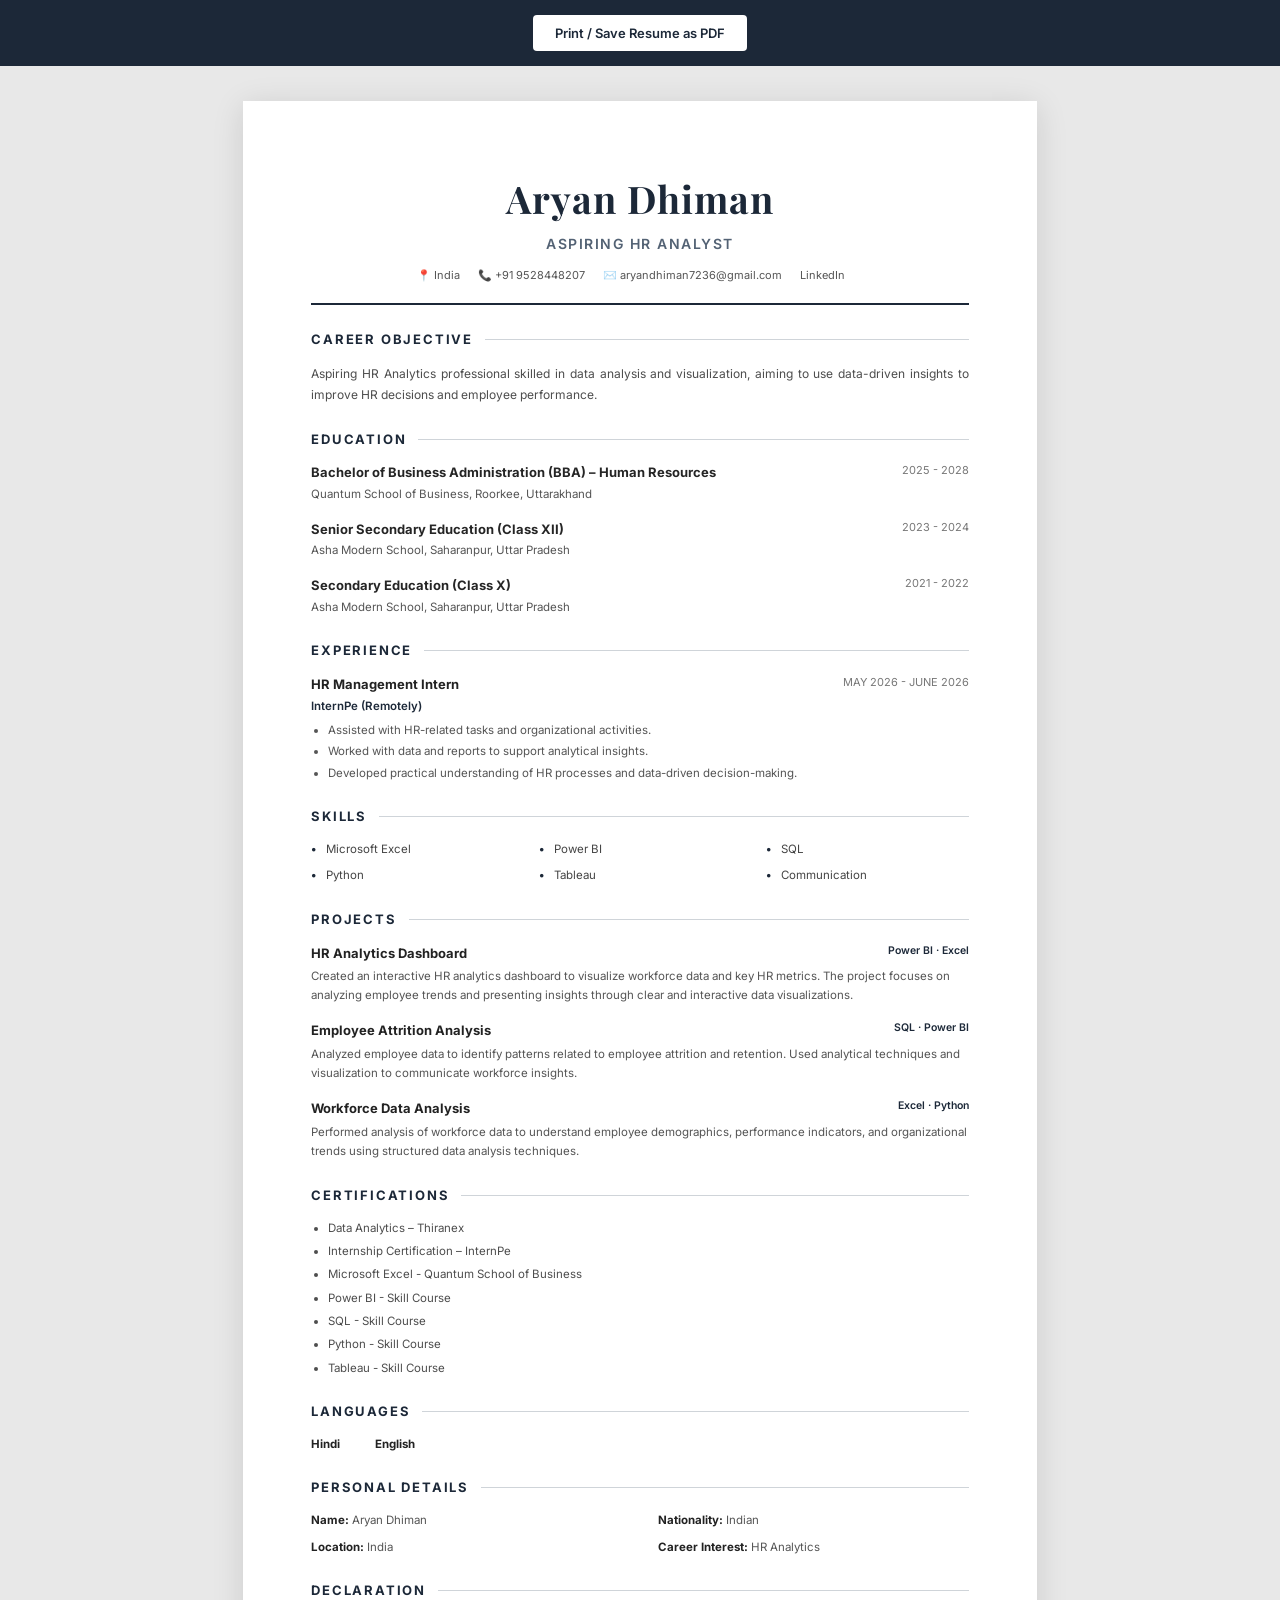
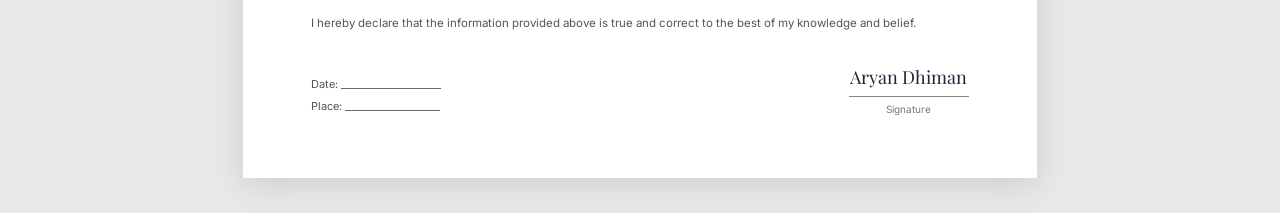
==== commit 45442906: "Update index.html" ====
--- a/index.html
+++ b/index.html
@@ -1,1237 +1,1002 @@
 <!DOCTYPE html>
 <html lang="en">
-
 <head>
   <meta charset="UTF-8">
   <meta name="viewport" content="width=device-width, initial-scale=1.0">
 
-  <title>Aryan Dhiman | Business Analyst Portfolio</title>
-
-  <meta name="description"
-    content="Aryan Dhiman | Aspiring Business Analyst | Power BI | SQL | Excel | Portfolio">
-  <meta name="keywords"
-    content="Business Analyst, Data Analyst, Power BI, SQL, Excel, Portfolio">
+  <title>Aryan Dhiman | Resume</title>
 
   <!-- Google Fonts -->
   <link rel="preconnect" href="https://fonts.googleapis.com">
   <link rel="preconnect" href="https://fonts.gstatic.com" crossorigin>
 
-  <link href="https://fonts.googleapis.com/css2?family=Poppins:wght@300;400;500;600;700&display=swap"
-    rel="stylesheet">
-
-  <!-- Bootstrap -->
-  <link href="assets/vendor/bootstrap/css/bootstrap.min.css" rel="stylesheet">
-
-  <!-- Bootstrap Icons -->
-  <link href="assets/vendor/bootstrap-icons/bootstrap-icons.css" rel="stylesheet">
-
-  <!-- AOS -->
-  <link href="assets/vendor/aos/aos.css" rel="stylesheet">
-
-  <!-- Swiper -->
-  <link href="assets/vendor/swiper/swiper-bundle.min.css" rel="stylesheet">
-
-  <!-- GLightbox -->
-  <link href="assets/vendor/glightbox/css/glightbox.min.css" rel="stylesheet">
-
-  <!-- Main CSS -->
-  <link href="assets/css/main.css" rel="stylesheet">
+  <link
+    href="https://fonts.googleapis.com/css2?family=Inter:wght@400;500;600;700&family=Playfair+Display:wght@600;700&display=swap"
+    rel="stylesheet"
+  >
+
+  <style>
+
+    /* =========================
+       RESET
+    ========================== */
+
+    * {
+      margin: 0;
+      padding: 0;
+      box-sizing: border-box;
+    }
+
+    body {
+      background: #e8e8e8;
+      color: #222;
+      font-family: "Inter", sans-serif;
+      line-height: 1.6;
+    }
+
+
+    /* =========================
+       TOP BUTTON
+    ========================== */
+
+    .top-bar {
+      background: #1c2838;
+      padding: 15px;
+      text-align: center;
+    }
+
+    .print-btn {
+      background: white;
+      color: #1c2838;
+      border: none;
+      padding: 10px 22px;
+      border-radius: 4px;
+      font-family: inherit;
+      font-size: 13px;
+      font-weight: 600;
+      cursor: pointer;
+      transition: 0.2s;
+    }
+
+    .print-btn:hover {
+      background: #dfe5ec;
+    }
+
+
+    /* =========================
+       A4 RESUME
+    ========================== */
+
+    .resume {
+      width: 210mm;
+      min-height: 297mm;
+      margin: 35px auto;
+      background: white;
+      padding: 18mm 18mm 16mm;
+      box-shadow: 0 5px 30px rgba(0, 0, 0, 0.12);
+    }
+
+
+    /* =========================
+       HEADER
+    ========================== */
+
+    .header {
+      text-align: center;
+      padding-bottom: 18px;
+      border-bottom: 2px solid #1c2838;
+    }
+
+    .name {
+      font-family: "Playfair Display", serif;
+      font-size: 38px;
+      font-weight: 700;
+      letter-spacing: 1px;
+      color: #1c2838;
+    }
+
+    .designation {
+      margin-top: 3px;
+      font-size: 14px;
+      font-weight: 600;
+      color: #536274;
+      letter-spacing: 1.5px;
+      text-transform: uppercase;
+    }
+
+    .contact-info {
+      margin-top: 12px;
+      display: flex;
+      justify-content: center;
+      flex-wrap: wrap;
+      gap: 7px 18px;
+      font-size: 11px;
+      color: #555;
+    }
+
+    .contact-info a {
+      color: #555;
+      text-decoration: none;
+    }
+
+    .contact-info a:hover {
+      color: #1c2838;
+      text-decoration: underline;
+    }
+
+
+    /* =========================
+       SECTIONS
+    ========================== */
+
+    .section {
+      margin-top: 24px;
+    }
+
+    .section-title {
+      display: flex;
+      align-items: center;
+      gap: 12px;
+      margin-bottom: 13px;
+    }
+
+    .section-title h2 {
+      font-size: 13px;
+      font-weight: 700;
+      letter-spacing: 1.8px;
+      color: #1c2838;
+      text-transform: uppercase;
+      white-space: nowrap;
+    }
+
+    .section-title::after {
+      content: "";
+      height: 1px;
+      background: #cfd4d9;
+      flex: 1;
+    }
+
+
+    /* =========================
+       CAREER OBJECTIVE
+    ========================== */
+
+    .objective {
+      font-size: 12px;
+      color: #4d4d4d;
+      text-align: justify;
+      line-height: 1.75;
+    }
+
+
+    /* =========================
+       EDUCATION
+    ========================== */
+
+    .education-item {
+      margin-bottom: 15px;
+    }
+
+    .education-header {
+      display: flex;
+      justify-content: space-between;
+      gap: 20px;
+    }
+
+    .education-title {
+      font-size: 13px;
+      font-weight: 700;
+      color: #252525;
+    }
+
+    .education-date {
+      font-size: 11px;
+      color: #777;
+      white-space: nowrap;
+    }
+
+    .education-school {
+      font-size: 11.5px;
+      color: #555;
+      margin-top: 2px;
+    }
+
+
+    /* =========================
+       EXPERIENCE
+    ========================== */
+
+    .experience-item {
+      margin-bottom: 17px;
+    }
+
+    .experience-header {
+      display: flex;
+      justify-content: space-between;
+      gap: 20px;
+    }
+
+    .experience-role {
+      font-size: 13px;
+      font-weight: 700;
+    }
+
+    .experience-date {
+      font-size: 11px;
+      color: #777;
+      white-space: nowrap;
+    }
+
+    .experience-company {
+      color: #1c2838;
+      font-size: 11.5px;
+      font-weight: 600;
+      margin-top: 2px;
+    }
+
+    .experience-list {
+      margin-top: 6px;
+      padding-left: 17px;
+    }
+
+    .experience-list li {
+      font-size: 11.5px;
+      color: #555;
+      margin-bottom: 3px;
+    }
+
+
+    /* =========================
+       SKILLS
+    ========================== */
+
+    .skills-grid {
+      display: grid;
+      grid-template-columns: repeat(3, 1fr);
+      gap: 8px 25px;
+    }
+
+    .skill {
+      font-size: 11.5px;
+      color: #444;
+    }
+
+    .skill::before {
+      content: "•";
+      color: #1c2838;
+      font-weight: bold;
+      margin-right: 7px;
+    }
+
+
+    /* =========================
+       PROJECTS
+    ========================== */
+
+    .project {
+      margin-bottom: 15px;
+    }
+
+    .project-header {
+      display: flex;
+      justify-content: space-between;
+      gap: 20px;
+    }
+
+    .project-name {
+      font-size: 13px;
+      font-weight: 700;
+    }
+
+    .project-tools {
+      font-size: 10.5px;
+      color: #1c2838;
+      font-weight: 600;
+      white-space: nowrap;
+    }
+
+    .project-description {
+      font-size: 11.5px;
+      color: #555;
+      margin-top: 4px;
+      line-height: 1.65;
+    }
+
+
+    /* =========================
+       CERTIFICATIONS
+    ========================== */
+
+    .cert-list {
+      padding-left: 17px;
+    }
+
+    .cert-list li {
+      font-size: 11.5px;
+      color: #4d4d4d;
+      margin-bottom: 5px;
+    }
+
+
+    /* =========================
+       LANGUAGES
+    ========================== */
+
+    .languages {
+      display: flex;
+      gap: 35px;
+      flex-wrap: wrap;
+    }
+
+    .language {
+      font-size: 11.5px;
+      color: #444;
+    }
+
+    .language strong {
+      color: #222;
+    }
+
+
+    /* =========================
+       PERSONAL DETAILS
+    ========================== */
+
+    .personal-details {
+      display: grid;
+      grid-template-columns: repeat(2, 1fr);
+      gap: 8px 35px;
+    }
+
+    .personal-item {
+      font-size: 11.5px;
+      color: #555;
+    }
+
+    .personal-item strong {
+      color: #222;
+    }
+
+
+    /* =========================
+       DECLARATION
+    ========================== */
+
+    .declaration {
+      font-size: 11.5px;
+      color: #555;
+      line-height: 1.7;
+      text-align: justify;
+    }
+
+
+    /* =========================
+       SIGNATURE
+    ========================== */
+
+    .signature-area {
+      display: flex;
+      justify-content: space-between;
+      align-items: flex-end;
+      margin-top: 30px;
+    }
+
+    .date-place {
+      font-size: 11px;
+      color: #555;
+      line-height: 2;
+    }
+
+    .signature {
+      text-align: center;
+    }
+
+    .signature-name {
+      font-family: "Playfair Display", serif;
+      font-size: 18px;
+      color: #1c2838;
+    }
+
+    .signature-line {
+      width: 120px;
+      height: 1px;
+      background: #888;
+      margin: 4px auto;
+    }
+
+    .signature-label {
+      font-size: 10px;
+      color: #777;
+    }
+
+
+    /* =========================
+       PRINT
+    ========================== */
+
+    @media print {
+
+      body {
+        background: white;
+      }
+
+      .top-bar {
+        display: none;
+      }
+
+      .resume {
+        width: 210mm;
+        min-height: 297mm;
+        margin: 0;
+        padding: 18mm;
+        box-shadow: none;
+      }
+
+      @page {
+        size: A4;
+        margin: 0;
+      }
+
+    }
+
+
+    /* =========================
+       TABLET
+    ========================== */
+
+    @media (max-width: 850px) {
+
+      body {
+        background: white;
+      }
+
+      .resume {
+        width: 100%;
+        min-height: auto;
+        margin: 0;
+        padding: 40px 30px;
+        box-shadow: none;
+      }
+
+    }
+
+
+    /* =========================
+       MOBILE
+    ========================== */
+
+    @media (max-width: 600px) {
+
+      .resume {
+        padding: 30px 20px;
+      }
+
+      .name {
+        font-size: 32px;
+      }
+
+      .contact-info {
+        flex-direction: column;
+        gap: 4px;
+      }
+
+      .education-header,
+      .experience-header,
+      .project-header {
+        flex-direction: column;
+        gap: 2px;
+      }
+
+      .education-date,
+      .experience-date,
+      .project-tools {
+        white-space: normal;
+      }
+
+      .skills-grid {
+        grid-template-columns: repeat(2, 1fr);
+      }
+
+      .personal-details {
+        grid-template-columns: 1fr;
+      }
+
+      .signature-area {
+        margin-top: 25px;
+      }
+
+    }
+
+  </style>
 </head>
 
-<body class="index-page">
-
-<!-- ================= HEADER ================= -->
-
-<header id="header" class="header dark-background d-flex flex-column">
-
-<i class="header-toggle d-xl-none bi bi-list"></i>
-
-<div class="profile-img">
-
-<img src="assets/img/IMG-20250930-WA0048.jpg"
-class="img-fluid rounded-circle">
-
-</div>
-
-<a href="index.html"
-class="logo d-flex align-items-center justify-content-center">
-
-<h1 class="sitename">
-Aryan Dhiman
-</h1>
-
-</a>
-
-<div class="social-links text-center">
-
-<a href="https://www.instagram.com/aryandhiman.in"
-target="_blank">
-<i class="bi bi-instagram"></i>
-</a>
-
-<a href="https://www.linkedin.com/in/aryandhiman-371198391"
-target="_blank">
-<i class="bi bi-linkedin"></i>
-</a>
-
-<a href="mailto:aryandhiman7236@gmail.com">
-<i class="bi bi-envelope-fill"></i>
-</a>
-
-<a href="tel:+919528448207">
-<i class="bi bi-telephone-fill"></i>
-</a>
-
-</div>
-
-<nav id="navmenu" class="navmenu">
-
-<ul>
-
-<li>
-<a href="#hero" class="active">
-<i class="bi bi-house navicon"></i>
-Home
-</a>
-</li>
-
-<li>
-<a href="#about">
-<i class="bi bi-person navicon"></i>
-About
-</a>
-</li>
-
-<li>
-<a href="#skills">
-<i class="bi bi-bar-chart navicon"></i>
-Skills
-</a>
-</li>
-
-<li>
-<a href="#resume">
-<i class="bi bi-file-earmark-text navicon"></i>
-Resume
-</a>
-</li>
-
-<li>
-<a href="#portfolio">
-<i class="bi bi-images navicon"></i>
-Projects
-</a>
-</li>
-
-<li>
-<a href="#services">
-<i class="bi bi-briefcase navicon"></i>
-Services
-</a>
-</li>
-
-<li>
-<a href="#contact">
-<i class="bi bi-envelope navicon"></i>
-Contact
-</a>
-</li>
-
-</ul>
-
-</nav>
-
-</header>
-
-<!-- ================= MAIN ================= -->
-
-<main class="main">
-
-<!-- ================= HERO ================= -->
-
-<section id="hero" class="hero section dark-background">
-
-<img src="assets/img/IMG-20250930-WA0048.jpg"
-alt="Aryan Dhiman">
-
-<div class="container"
-data-aos="fade-up">
-
-<h2>
-Aryan Dhiman
-</h2>
-
-<p>
-
-I'm
-
-<span class="typed"
-
-data-typed-items="Business Analyst, Data Analyst, Power BI Developer, Excel Expert, SQL Learner">
-
-Business Analyst
-
-</span>
-
-</p>
-
-<div class="mt-4">
-
-<a href="#contact"
-class="btn btn-primary me-3">
-
-Hire Me
-
-</a>
-
-<a href="assets/resume/AryanDhimanResume.pdf"
-
-class="btn btn-outline-light"
-
-download>
-
-Download Resume
-
-</a>
-
-</div>
-
-</div>
-
-</section>
-
-<!-- ================= ABOUT ================= -->
-
-<section id="about"
-class="about section">
-
-<div class="container section-title"
-data-aos="fade-up">
-
-<h2>
-
-About Me
-
-</h2>
-
-<p>
-
-I am an aspiring Business Analyst currently pursuing a Bachelor of Business Administration (HR) at Quantum School of Business, Roorkee.
-
-I enjoy solving business problems through data, building dashboards, creating reports, and helping organizations make smarter decisions using analytics.
-
-</p>
-
-</div>
-
-<div class="container">
-
-<div class="row gy-4">
-
-<div class="col-lg-4"
-data-aos="fade-right">
-
-<img src="assets/img/IMG-20250930-WA0048.jpg"
-
-class="img-fluid rounded">
-
-</div>
-
-<div class="col-lg-8"
-data-aos="fade-left">
-
-<h3>
-
-Business Analyst & Data Analyst
-
-</h3>
-
-<p class="fst-italic">
-
-Passionate about Business Intelligence, Data Visualization, SQL, Excel and Power BI.
-
-</p>
-
-<div class="row">
-
-<div class="col-lg-6">
-
-<ul>
-
-<li>
-
-<strong>Birthday :</strong>
-
-22 January 2007
-
-</li>
-
-<li>
-
-<strong>Phone :</strong>
-
-+91 9528448207
-
-</li>
-
-<li>
-
-<strong>Email :</strong>
-
-aryandhiman7236@gmail.com
-
-</li>
-
-<li>
-
-<strong>City :</strong>
-
-Saharanpur, Uttar Pradesh
-
-</li>
-
-</ul>
-
-</div>
-
-<div class="col-lg-6">
-
-<ul>
-
-<li>
-
-<strong>Degree :</strong>
-
-BBA (HR)
-
-</li>
-
-<li>
-
-<strong>University :</strong>
-
-Quantum School of Business
-
-</li>
-
-<li>
-
-<strong>Freelance :</strong>
-
-Available
-
-</li>
-
-<li>
-
-<strong>Goal :</strong>
-
-Business Analyst in UK
-
-</li>
-
-</ul>
-
-</div>
-
-</div>
-
-</div>
-
-</div>
-
-</div>
-
-</section>
-<!-- ================= Skills ================= -->
-
-<section id="skills" class="skills section light-background">
-
-  <div class="container section-title" data-aos="fade-up">
-    <h2>Skills</h2>
-    <p>Technical skills that I'm currently developing for a career in Business Analytics.</p>
+
+<body>
+
+
+  <!-- PRINT / PDF BUTTON -->
+
+  <div class="top-bar">
+
+    <button
+      class="print-btn"
+      onclick="window.print()"
+    >
+      Print / Save Resume as PDF
+    </button>
+
   </div>
 
-  <div class="container">
-
-    <div class="row">
-
-      <div class="col-lg-6" data-aos="fade-up">
-
-        <div class="progress">
-          <span class="skill">Microsoft Excel <i class="val">90%</i></span>
-          <div class="progress-bar-wrap">
-            <div class="progress-bar" style="width:90%"></div>
-          </div>
-        </div>
-
-        <div class="progress">
-          <span class="skill">Power BI <i class="val">85%</i></span>
-          <div class="progress-bar-wrap">
-            <div class="progress-bar" style="width:85%"></div>
-          </div>
-        </div>
-
-        <div class="progress">
-          <span class="skill">SQL <i class="val">80%</i></span>
-          <div class="progress-bar-wrap">
-            <div class="progress-bar" style="width:80%"></div>
-          </div>
-        </div>
-
-      </div>
-
-      <div class="col-lg-6" data-aos="fade-up" data-aos-delay="100">
-
-        <div class="progress">
-          <span class="skill">Python <i class="val">70%</i></span>
-          <div class="progress-bar-wrap">
-            <div class="progress-bar" style="width:70%"></div>
-          </div>
-        </div>
-
-        <div class="progress">
-          <span class="skill">Tableau <i class="val">75%</i></span>
-          <div class="progress-bar-wrap">
-            <div class="progress-bar" style="width:75%"></div>
-          </div>
-        </div>
-
-        <div class="progress">
-          <span class="skill">Communication <i class="val">90%</i></span>
-          <div class="progress-bar-wrap">
-            <div class="progress-bar" style="width:90%"></div>
-          </div>
-        </div>
-
-      </div>
-
-    </div>
-
-  </div>
-
-</section>
-
-<!-- ================= Resume ================= -->
-
-<section id="resume" class="resume section">
-
-<div class="container section-title" data-aos="fade-up">
-
-<h2>Resume</h2>
-
-<p>
-My educational background and technical certifications related to Business Analytics.
-</p>
-
-</div>
-
-<div class="container">
-
-<div class="row">
-
-<div class="col-lg-6" data-aos="fade-up">
-
-<h3 class="resume-title">
-Career Objective
-</h3>
-
-<div class="resume-item">
-
-<p>
-
-Aspiring Business Analyst with a passion for solving business problems using data analysis, dashboards, reporting and business intelligence tools.
-
-</p>
-
-</div>
-
-<h3 class="resume-title">
-Education
-</h3>
-
-<div class="resume-item">
-
-<h4>Bachelor of Business Administration (HR)</h4>
-
-<h5>2025 – 2028</h5>
-
-<p><em>Quantum School of Business, Roorkee</em></p>
-
-<p>
-
-Currently pursuing BBA with specialization in Human Resource while preparing for Business Analytics career.
-
-</p>
-
-</div>
-
-<div class="resume-item">
-
-<h4>Senior Secondary (Commerce)</h4>
-
-<h5>2023 – 2024</h5>
-
-<p><em>Asha Modern School, Saharanpur</em></p>
-
-</div>
-
-<div class="resume-item">
-
-<h4>Secondary Education</h4>
-
-<h5>2021 – 2022</h5>
-
-<p><em>Asha Modern School, Saharanpur</em></p>
-
-</div>
-
-</div>
-
-<div class="col-lg-6" data-aos="fade-up" data-aos-delay="100">
-
-<h3 class="resume-title">
-
-Technical Certifications
-
-</h3>
-
-<div class="resume-item">
-
-<h4>Microsoft Excel</h4>
-
-<ul>
-
-<li>Advanced Formulas</li>
-
-<li>Pivot Tables</li>
-
-<li>Charts</li>
-
-<li>Dashboard Creation</li>
-
-<li>XLOOKUP</li>
-
-</ul>
-
-</div>
-
-<div class="resume-item">
-
-<h4>Power BI</h4>
-
-<ul>
-
-<li>Interactive Dashboards</li>
-
-<li>Power Query</li>
-
-<li>Data Cleaning</li>
-
-<li>DAX Basics</li>
-
-<li>KPI Reporting</li>
-
-</ul>
-
-</div>
-
-<div class="resume-item">
-
-<h4>SQL</h4>
-
-<ul>
-
-<li>SELECT</li>
-
-<li>WHERE</li>
-
-<li>JOIN</li>
-
-<li>GROUP BY</li>
-
-<li>Aggregate Functions</li>
-
-</ul>
-
-</div>
-
-<div class="resume-item">
-
-<h4>Currently Learning</h4>
-
-<ul>
-
-<li>Python</li>
-
-<li>Tableau</li>
-
-<li>Statistics</li>
-
-<li>Business Analytics</li>
-
-</ul>
-
-</div>
-
-</div>
-
-</div>
-
-</div>
-
-</section>
-<!-- ================= Portfolio ================= -->
-
-<section id="portfolio" class="portfolio section light-background">
-
-  <div class="container section-title" data-aos="fade-up">
-    <h2>Projects</h2>
-    <p>
-      A collection of Business Analytics and Data Analysis projects built using
-      Excel, Power BI, SQL and Python.
-    </p>
-  </div>
-
-  <div class="container">
-
-    <div class="row gy-4">
-
-      <!-- Project 1 -->
-      <div class="col-lg-4 col-md-6" data-aos="zoom-in">
-
-        <div class="card shadow-sm h-100">
-
-          <img src="assets/img/portfolio/project1.jpg"
-               class="card-img-top"
-               alt="Sales Dashboard">
-
-          <div class="card-body">
-
-            <h5 class="card-title">
-              Sales Dashboard
-            </h5>
-
-            <p class="card-text">
-
-              Interactive Power BI dashboard to monitor sales,
-              revenue, KPIs and monthly growth.
-
-            </p>
-
-            <span class="badge bg-primary">
-              Power BI
-            </span>
-
-          </div>
-
-        </div>
-
-      </div>
-
-      <!-- Project 2 -->
-
-      <div class="col-lg-4 col-md-6" data-aos="zoom-in" data-aos-delay="100">
-
-        <div class="card shadow-sm h-100">
-
-          <img src="assets/img/portfolio/project2.jpg"
-               class="card-img-top"
-               alt="HR Dashboard">
-
-          <div class="card-body">
-
-            <h5 class="card-title">
-
-              HR Analytics Dashboard
-
-            </h5>
-
-            <p>
-
-              Employee Attrition,
-              Hiring,
-              Salary,
-              Performance and HR KPIs.
-
-            </p>
-
-            <span class="badge bg-success">
-
-              Excel + Power BI
-
-            </span>
-
-          </div>
-
-        </div>
-
-      </div>
-
-      <!-- Project 3 -->
-
-      <div class="col-lg-4 col-md-6" data-aos="zoom-in" data-aos-delay="200">
-
-        <div class="card shadow-sm h-100">
-
-          <img src="assets/img/portfolio/project3.jpg"
-               class="card-img-top"
-               alt="SQL">
-
-          <div class="card-body">
-
-            <h5>
-
-              SQL Business Analysis
-
-            </h5>
-
-            <p>
-
-              Business queries,
-              Joins,
-              Aggregate functions,
-              Customer Insights.
-
-            </p>
-
-            <span class="badge bg-dark">
-
-              SQL
-
-            </span>
-
-          </div>
-
-        </div>
-
-      </div>
-
-      <!-- Project 4 -->
-
-      <div class="col-lg-4 col-md-6" data-aos="zoom-in">
-
-        <div class="card shadow-sm h-100">
-
-          <img src="assets/img/portfolio/project4.jpg"
-               class="card-img-top">
-
-          <div class="card-body">
-
-            <h5>
-
-              Blinkit Dashboard
-
-            </h5>
-
-            <p>
-
-              Sales Analysis,
-              Outlet Performance,
-              Category Insights,
-              KPI Dashboard.
-
-            </p>
-
-            <span class="badge bg-warning">
-
-              Power BI
-
-            </span>
-
-          </div>
-
-        </div>
-
-      </div>
-
-      <!-- Project 5 -->
-
-      <div class="col-lg-4 col-md-6" data-aos="zoom-in">
-
-        <div class="card shadow-sm h-100">
-
-          <img src="assets/img/portfolio/project5.jpg"
-               class="card-img-top">
-
-          <div class="card-body">
-
-            <h5>
-
-              Netflix Dashboard
-
-            </h5>
-
-            <p>
-
-              Netflix content analysis using Power BI and Excel.
-
-            </p>
-
-            <span class="badge bg-danger">
-
-              Data Visualization
-
-            </span>
-
-          </div>
-
-        </div>
-
-      </div>
-
-      <!-- Project 6 -->
-
-      <div class="col-lg-4 col-md-6" data-aos="zoom-in">
-
-        <div class="card shadow-sm h-100">
-
-          <img src="assets/img/portfolio/project6.jpg"
-               class="card-img-top">
-
-          <div class="card-body">
-
-            <h5>
-
-              Excel Business Dashboard
-
-            </h5>
-
-            <p>
-
-              KPI Dashboard,
-              Pivot Tables,
-              Charts,
-              Interactive Reports.
-
-            </p>
-
-            <span class="badge bg-info">
-
-              Excel
-
-            </span>
-
-          </div>
-
-        </div>
-
-      </div>
-
-    </div>
-
-  </div>
-
-</section>
-
-<!-- ================= Services ================= -->
-
-<section id="services" class="services section">
-
-<div class="container section-title" data-aos="fade-up">
-
-<h2>
-
-Services
-
-</h2>
-
-<p>
-
-Helping businesses make smarter decisions through data analysis and business intelligence.
-
-</p>
-
-</div>
-
-<div class="container">
-
-<div class="row gy-4">
-
-<div class="col-lg-4" data-aos="fade-up">
-
-<div class="service-item">
-
-<div class="icon">
-
-<i class="bi bi-bar-chart-line"></i>
-
-</div>
-
-<h4>
-
-Data Analysis
-
-</h4>
-
-<p>
-
-Analyze business data to uncover insights and trends.
-
-</p>
-
-</div>
-
-</div>
-
-<div class="col-lg-4" data-aos="fade-up" data-aos-delay="100">
-
-<div class="service-item">
-
-<div class="icon">
-
-<i class="bi bi-speedometer2"></i>
-
-</div>
-
-<h4>
-
-Dashboard Development
-
-</h4>
-
-<p>
-
-Interactive Power BI and Excel dashboards for decision-making.
-
-</p>
-
-</div>
-
-</div>
-
-<div class="col-lg-4" data-aos="fade-up" data-aos-delay="200">
-
-<div class="service-item">
-
-<div class="icon">
-
-<i class="bi bi-database"></i>
-
-</div>
-
-<h4>
-
-SQL Analysis
-
-</h4>
-
-<p>
-
-Extract meaningful insights using SQL queries and database analysis.
-
-</p>
-
-</div>
-
-</div>
-
-<div class="col-lg-4" data-aos="fade-up">
-
-<div class="service-item">
-
-<div class="icon">
-
-<i class="bi bi-file-earmark-bar-graph"></i>
-
-</div>
-
-<h4>
-
-Business Reports
-
-</h4>
-
-<p>
-
-Professional reports and KPI tracking dashboards.
-
-</p>
-
-</div>
-
-</div>
-
-<div class="col-lg-4" data-aos="fade-up">
-
-<div class="service-item">
-
-<div class="icon">
-
-<i class="bi bi-graph-up-arrow"></i>
-
-</div>
-
-<h4>
-
-Business Intelligence
-
-</h4>
-
-<p>
-
-Data-driven recommendations for better business growth.
-
-</p>
-
-</div>
-
-</div>
-
-<div class="col-lg-4" data-aos="fade-up">
-
-<div class="service-item">
-
-<div class="icon">
-
-<i class="bi bi-lightbulb"></i>
-
-</div>
-
-<h4>
-
-Consulting
-
-</h4>
-
-<p>
-
-Helping businesses understand and utilize their data effectively.
-
-</p>
-
-</div>
-
-</div>
-
-</div>
-
-</div>
-
-</section>
-<!-- ================= Contact ================= -->
-
-<section id="contact" class="contact section light-background">
-
-  <div class="container section-title" data-aos="fade-up">
-    <h2>Contact Me</h2>
-    <p>
-      Have a project, internship opportunity, or collaboration in mind?
-      Feel free to contact me.
-    </p>
-  </div>
-
-  <div class="container">
-
-    <div class="row gy-4">
-
-      <div class="col-lg-5">
-
-        <div class="info-wrap">
-
-          <div class="info-item d-flex">
-
-            <i class="bi bi-geo-alt"></i>
-
-            <div>
-
-              <h3>Location</h3>
-
-              <p>Saharanpur, Uttar Pradesh, India</p>
-
-            </div>
-
-          </div>
-
-          <div class="info-item d-flex">
-
-            <i class="bi bi-envelope"></i>
-
-            <div>
-
-              <h3>Email</h3>
-
-              <p>aryandhiman7236@gmail.com</p>
-
-            </div>
-
-          </div>
-
-          <div class="info-item d-flex">
-
-            <i class="bi bi-phone"></i>
-
-            <div>
-
-              <h3>Phone</h3>
-
-              <p>+91 9528448207</p>
-
-            </div>
-
-          </div>
-
-          <div class="info-item d-flex">
-
-            <i class="bi bi-linkedin"></i>
-
-            <div>
-
-              <h3>LinkedIn</h3>
-
-              <p>linkedin.com/in/aryandhiman-371198391</p>
-
-            </div>
-
-          </div>
-
-        </div>
-
-      </div>
-
-      <div class="col-lg-7">
-
-        <form class="php-email-form">
-
-          <div class="row gy-3">
-
-            <div class="col-md-6">
-
-              <input type="text"
-                     class="form-control"
-                     placeholder="Your Name"
-                     required>
-
-            </div>
-
-            <div class="col-md-6">
-
-              <input type="email"
-                     class="form-control"
-                     placeholder="Your Email"
-                     required>
-
-            </div>
-
-            <div class="col-md-12">
-
-              <input type="text"
-                     class="form-control"
-                     placeholder="Subject">
-
-            </div>
-
-            <div class="col-md-12">
-
-              <textarea rows="6"
-                        class="form-control"
-                        placeholder="Message"></textarea>
-
-            </div>
-
-            <div class="col-md-12">
-
-              <button class="btn btn-primary">
-
-                Send Message
-
-              </button>
-
-            </div>
-
-          </div>
-
-        </form>
-
-      </div>
-
-    </div>
-
-  </div>
-
-</section>
-
-<!-- ================= Footer ================= -->
-
-<footer id="footer" class="footer">
-
-<div class="container text-center">
-
-<h3>
-
-Aryan Dhiman
-
-</h3>
-
-<p>
-
-Aspiring Business Analyst | Data Analyst | Power BI Enthusiast
-
-</p>
-
-<div class="social-links mt-4">
-
-<a href="https://www.linkedin.com/in/aryandhiman-371198391">
-
-<i class="bi bi-linkedin"></i>
-
-</a>
-
-<a href="https://www.instagram.com/aryandhiman.in">
-
-<i class="bi bi-instagram"></i>
-
-</a>
-
-<a href="mailto:aryandhiman7236@gmail.com">
-
-<i class="bi bi-envelope-fill"></i>
-
-</a>
-
-</div>
-
-<div class="copyright mt-4">
-
-© 2026 Aryan Dhiman. All Rights Reserved.
-
-</div>
-
-</div>
-
-</footer>
-
-<!-- Scroll Top -->
-
-<a href="#"
-class="scroll-top d-flex align-items-center justify-content-center">
-
-<i class="bi bi-arrow-up-short"></i>
-
-</a>
-
-<!-- Preloader -->
-
-<div id="preloader"></div>
-
-<!-- Vendor JS -->
-
-<script src="assets/vendor/bootstrap/js/bootstrap.bundle.min.js"></script>
-
-<script src="assets/vendor/aos/aos.js"></script>
-
-<script src="assets/vendor/typed.js/typed.umd.js"></script>
-
-<script src="assets/vendor/glightbox/js/glightbox.min.js"></script>
-
-<script src="assets/vendor/isotope-layout/isotope.pkgd.min.js"></script>
-
-<script src="assets/vendor/swiper/swiper-bundle.min.js"></script>
-
-<!-- Main JS -->
-
-<script src="assets/js/main.js"></script>
+
+  <!-- RESUME -->
+
+  <main class="resume">
+
+
+    <!-- HEADER -->
+
+    <header class="header">
+
+      <h1 class="name">
+        Aryan Dhiman
+      </h1>
+
+      <div class="designation">
+        Aspiring HR Analyst
+      </div>
+
+      <div class="contact-info">
+
+        <span>📍 India</span>
+
+        <span>
+          📞 +91 9528448207
+        </span>
+
+        <span>
+          ✉️
+          <a href="mailto:your.email@example.com">
+            aryandhiman7236@gmail.com
+          </a>
+        </span>
+
+        <span>
+          <a href="https://www.linkedin.com/in/aryan-dhiman-371198391" target="_blank">
+            LinkedIn
+          </a>
+        </span>
+
+        <span>
+          <a href="#" target="_blank">
+            
+          </a>
+        </span>
+
+      </div>
+
+    </header>
+
+
+    <!-- CAREER OBJECTIVE -->
+
+    <section class="section">
+
+      <div class="section-title">
+        <h2>Career Objective</h2>
+      </div>
+
+      <p class="objective">
+
+        Aspiring HR Analytics professional skilled in data analysis and visualization, aiming to use data-driven insights to improve HR decisions and employee performance.
+
+
+      </p>
+
+    </section>
+
+
+    <!-- EDUCATION -->
+
+    <section class="section">
+
+      <div class="section-title">
+        <h2>Education</h2>
+      </div>
+
+
+      <div class="education-item">
+
+        <div class="education-header">
+
+          <div class="education-title">
+            Bachelor of Business Administration (BBA) – Human Resources
+          </div>
+
+          <div class="education-date">
+            2025 - 2028
+          </div>
+
+        </div>
+
+        <div class="education-school">
+          Quantum School of Business, Roorkee, Uttarakhand
+        </div>
+
+      </div>
+
+
+      <div class="education-item">
+
+        <div class="education-header">
+
+          <div class="education-title">
+            Senior Secondary Education (Class XII)
+          </div>
+
+          <div class="education-date">
+            2023 - 2024
+          </div>
+
+        </div>
+
+        <div class="education-school">
+          Asha Modern School, Saharanpur, Uttar Pradesh
+        </div>
+
+      </div>
+
+
+      <div class="education-item">
+
+        <div class="education-header">
+
+          <div class="education-title">
+            Secondary Education (Class X)
+          </div>
+
+          <div class="education-date">
+            2021 - 2022
+          </div>
+
+        </div>
+
+        <div class="education-school">
+          Asha Modern School, Saharanpur, Uttar Pradesh
+        </div>
+
+      </div>
+
+    </section>
+
+
+    <!-- EXPERIENCE -->
+
+    <section class="section">
+
+      <div class="section-title">
+        <h2>Experience</h2>
+      </div>
+
+
+      <div class="experience-item">
+
+        <div class="experience-header">
+
+          <div class="experience-role">
+            HR Management Intern
+          </div>
+
+          <div class="experience-date">
+            MAY 2026 - JUNE 2026
+          </div>
+
+        </div>
+
+        <div class="experience-company">
+          InternPe (Remotely)
+        </div>
+
+
+        <ul class="experience-list">
+
+          <li>
+            Assisted with HR-related tasks and organizational activities.
+          </li>
+
+          <li>
+            Worked with data and reports to support analytical insights.
+          </li>
+
+          <li>
+            Developed practical understanding of HR processes and
+            data-driven decision-making.
+          </li>
+
+        </ul>
+
+      </div>
+
+    </section>
+
+
+    <!-- SKILLS -->
+
+    <section class="section">
+
+      <div class="section-title">
+        <h2>Skills</h2>
+      </div>
+
+
+      <div class="skills-grid">
+
+        <div class="skill">
+          Microsoft Excel
+        </div>
+
+        <div class="skill">
+          Power BI
+        </div>
+
+        <div class="skill">
+          SQL
+        </div>
+
+        <div class="skill">
+          Python
+        </div>
+
+        <div class="skill">
+          Tableau
+        </div>
+
+        <div class="skill">
+          Communication
+        </div>
+
+      </div>
+
+    </section>
+
+
+    <!-- PROJECTS -->
+
+    <section class="section">
+
+      <div class="section-title">
+        <h2>Projects</h2>
+      </div>
+
+
+      <div class="project">
+
+        <div class="project-header">
+
+          <div class="project-name">
+            HR Analytics Dashboard
+          </div>
+
+          <div class="project-tools">
+            Power BI · Excel
+          </div>
+
+        </div>
+
+        <p class="project-description">
+
+          Created an interactive HR analytics dashboard to visualize
+          workforce data and key HR metrics. The project focuses on
+          analyzing employee trends and presenting insights through
+          clear and interactive data visualizations.
+
+        </p>
+
+      </div>
+
+
+      <div class="project">
+
+        <div class="project-header">
+
+          <div class="project-name">
+            Employee Attrition Analysis
+          </div>
+
+          <div class="project-tools">
+            SQL · Power BI
+          </div>
+
+        </div>
+
+        <p class="project-description">
+
+          Analyzed employee data to identify patterns related to
+          employee attrition and retention. Used analytical techniques
+          and visualization to communicate workforce insights.
+
+        </p>
+
+      </div>
+
+
+      <div class="project">
+
+        <div class="project-header">
+
+          <div class="project-name">
+            Workforce Data Analysis
+          </div>
+
+          <div class="project-tools">
+            Excel · Python
+          </div>
+
+        </div>
+
+        <p class="project-description">
+
+          Performed analysis of workforce data to understand employee
+          demographics, performance indicators, and organizational
+          trends using structured data analysis techniques.
+
+        </p>
+
+      </div>
+
+    </section>
+
+
+    <!-- CERTIFICATIONS -->
+
+    <section class="section">
+
+      <div class="section-title">
+        <h2>Certifications</h2>
+      </div>
+
+
+      <ul class="cert-list">
+
+        <li>
+          Data Analytics – Thiranex
+        </li>
+
+        <li>
+          Internship Certification – InternPe
+        </li>
+
+        <li>
+          Microsoft Excel - Quantum School of Business
+        </li>
+
+        <li>
+          Power BI - Skill Course
+        </li>
+
+        <li>
+          SQL - Skill Course
+        </li>
+
+        <li>
+          Python - Skill Course
+        </li>
+
+        <li>
+          Tableau - Skill Course
+        </li>
+
+      </ul>
+
+    </section>
+
+
+    <!-- LANGUAGES -->
+
+    <section class="section">
+
+      <div class="section-title">
+        <h2>Languages</h2>
+      </div>
+
+
+      <div class="languages">
+
+        <div class="language">
+          <strong>Hindi</strong>
+        </div>
+
+        <div class="language">
+          <strong>English</strong>
+        </div>
+
+      </div>
+
+    </section>
+
+
+    <!-- PERSONAL DETAILS -->
+
+    <section class="section">
+
+      <div class="section-title">
+        <h2>Personal Details</h2>
+      </div>
+
+
+      <div class="personal-details">
+
+        <div class="personal-item">
+          <strong>Name:</strong> Aryan Dhiman
+        </div>
+
+        <div class="personal-item">
+          <strong>Nationality:</strong> Indian
+        </div>
+
+        <div class="personal-item">
+          <strong>Location:</strong> India
+        </div>
+
+        <div class="personal-item">
+          <strong>Career Interest:</strong> HR Analytics
+        </div>
+
+      </div>
+
+    </section>
+
+
+    <!-- DECLARATION -->
+
+    <section class="section">
+
+      <div class="section-title">
+        <h2>Declaration</h2>
+      </div>
+
+
+      <p class="declaration">
+
+        I hereby declare that the information provided above is true
+        and correct to the best of my knowledge and belief.
+
+      </p>
+
+
+      <div class="signature-area">
+
+        <div class="date-place">
+
+          Date: ____________________
+
+          <br>
+
+          Place: ___________________
+
+        </div>
+
+
+        <div class="signature">
+
+          <div class="signature-name">
+            Aryan Dhiman
+          </div>
+
+          <div class="signature-line"></div>
+
+          <div class="signature-label">
+            Signature
+          </div>
+
+        </div>
+
+      </div>
+
+    </section>
+
+
+  </main>
+
 
 </body>
-
 </html>
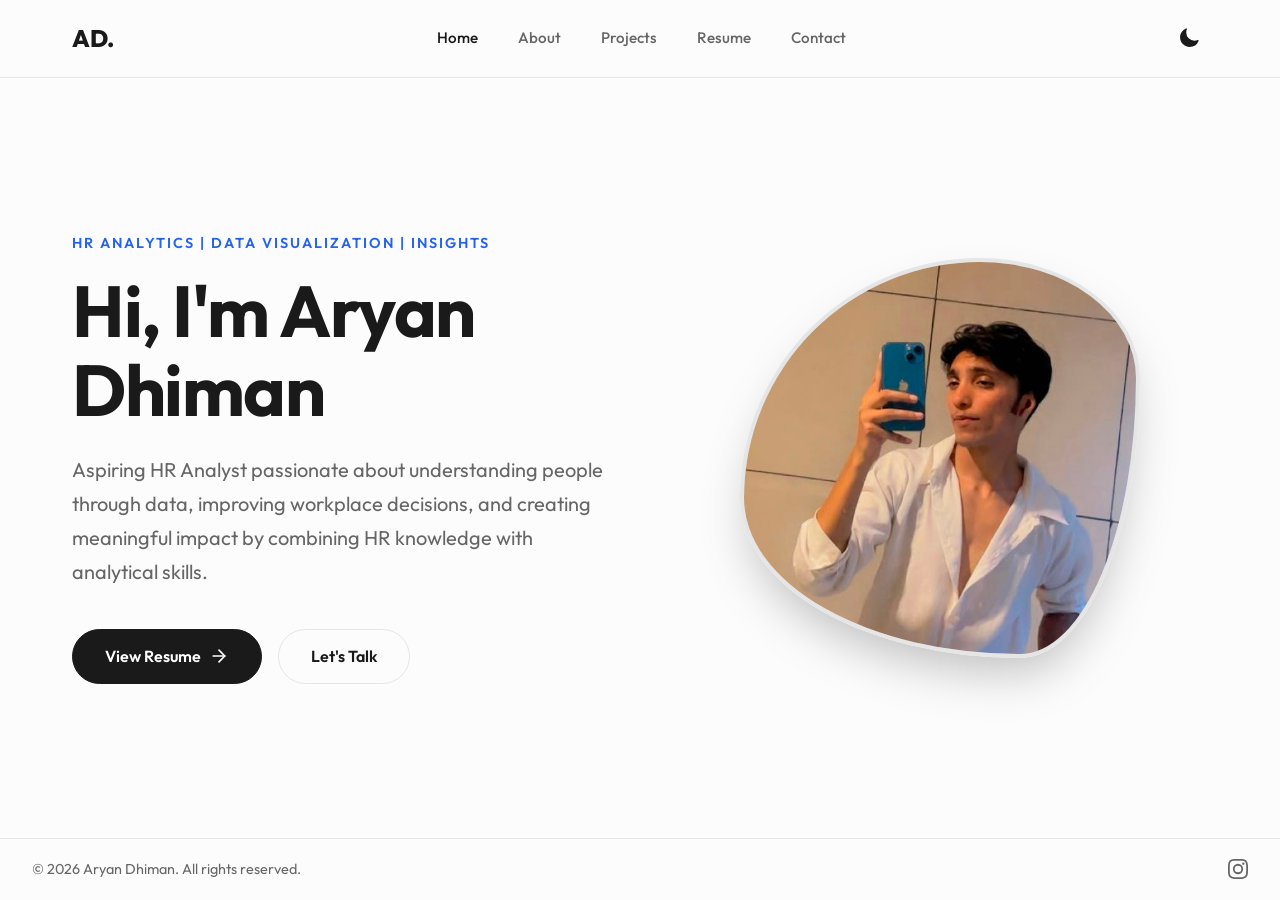
==== commit 890e734c: "Add files via upload" ====
--- a/index.html
+++ b/index.html
@@ -1,1002 +1,111 @@
-<!DOCTYPE html>
-<html lang="en">
-<head>
-  <meta charset="UTF-8">
-  <meta name="viewport" content="width=device-width, initial-scale=1.0">
+<!doctype html>
+<html lang="en" data-theme="dark">
+  <head>
+    <meta charset="UTF-8" />
+    <meta name="viewport" content="width=device-width, initial-scale=1" />
+    <title>Aryan Dhiman | HR Analyst</title>
 
-  <title>Aryan Dhiman | Resume</title>
+    <!-- SEO -->
+    <meta name="description" content="Aryan Dhiman is an aspiring HR analyst passionate about understanding people through data and improving workplace decisions." />
+    <meta name="author" content="Aryan Dhiman" />
+    <meta name="robots" content="index, follow" />
+    <link rel="canonical" href="https://your-username.github.io/portfolio/" />
 
-  <!-- Google Fonts -->
-  <link rel="preconnect" href="https://fonts.googleapis.com">
-  <link rel="preconnect" href="https://fonts.gstatic.com" crossorigin>
+    <!-- Open Graph -->
+    <meta property="og:title" content="Aryan Dhiman | HR Analyst" />
+    <meta property="og:description" content="Aspiring HR analyst passionate about understanding people through data and improving workplace decisions." />
+    <meta property="og:type" content="website" />
+    <meta property="og:url" content="https://your-username.github.io/portfolio/" />
 
-  <link
-    href="https://fonts.googleapis.com/css2?family=Inter:wght@400;500;600;700&family=Playfair+Display:wght@600;700&display=swap"
-    rel="stylesheet"
-  >
+    <!-- Fonts -->
+    <link rel="preconnect" href="https://fonts.googleapis.com" />
+    <link rel="preconnect" href="https://fonts.gstatic.com" crossorigin />
+    <link href="https://fonts.googleapis.com/css2?family=Outfit:wght@300;400;500;600;700;800&display=swap" rel="stylesheet" />
 
-  <style>
+    <!-- Stylesheet -->
+    <link rel="stylesheet" href="assets/css/styles.css" />
+  </head>
+  <body>
+    <nav class="navbar" id="navbar">
+      <div class="nav-container">
+        <a href="index.html" class="nav-brand">AD.</a>
 
-    /* =========================
-       RESET
-    ========================== */
-
-    * {
-      margin: 0;
-      padding: 0;
-      box-sizing: border-box;
-    }
-
-    body {
-      background: #e8e8e8;
-      color: #222;
-      font-family: "Inter", sans-serif;
-      line-height: 1.6;
-    }
-
-
-    /* =========================
-       TOP BUTTON
-    ========================== */
-
-    .top-bar {
-      background: #1c2838;
-      padding: 15px;
-      text-align: center;
-    }
-
-    .print-btn {
-      background: white;
-      color: #1c2838;
-      border: none;
-      padding: 10px 22px;
-      border-radius: 4px;
-      font-family: inherit;
-      font-size: 13px;
-      font-weight: 600;
-      cursor: pointer;
-      transition: 0.2s;
-    }
-
-    .print-btn:hover {
-      background: #dfe5ec;
-    }
-
-
-    /* =========================
-       A4 RESUME
-    ========================== */
-
-    .resume {
-      width: 210mm;
-      min-height: 297mm;
-      margin: 35px auto;
-      background: white;
-      padding: 18mm 18mm 16mm;
-      box-shadow: 0 5px 30px rgba(0, 0, 0, 0.12);
-    }
-
-
-    /* =========================
-       HEADER
-    ========================== */
-
-    .header {
-      text-align: center;
-      padding-bottom: 18px;
-      border-bottom: 2px solid #1c2838;
-    }
-
-    .name {
-      font-family: "Playfair Display", serif;
-      font-size: 38px;
-      font-weight: 700;
-      letter-spacing: 1px;
-      color: #1c2838;
-    }
-
-    .designation {
-      margin-top: 3px;
-      font-size: 14px;
-      font-weight: 600;
-      color: #536274;
-      letter-spacing: 1.5px;
-      text-transform: uppercase;
-    }
-
-    .contact-info {
-      margin-top: 12px;
-      display: flex;
-      justify-content: center;
-      flex-wrap: wrap;
-      gap: 7px 18px;
-      font-size: 11px;
-      color: #555;
-    }
-
-    .contact-info a {
-      color: #555;
-      text-decoration: none;
-    }
-
-    .contact-info a:hover {
-      color: #1c2838;
-      text-decoration: underline;
-    }
-
-
-    /* =========================
-       SECTIONS
-    ========================== */
-
-    .section {
-      margin-top: 24px;
-    }
-
-    .section-title {
-      display: flex;
-      align-items: center;
-      gap: 12px;
-      margin-bottom: 13px;
-    }
-
-    .section-title h2 {
-      font-size: 13px;
-      font-weight: 700;
-      letter-spacing: 1.8px;
-      color: #1c2838;
-      text-transform: uppercase;
-      white-space: nowrap;
-    }
-
-    .section-title::after {
-      content: "";
-      height: 1px;
-      background: #cfd4d9;
-      flex: 1;
-    }
-
-
-    /* =========================
-       CAREER OBJECTIVE
-    ========================== */
-
-    .objective {
-      font-size: 12px;
-      color: #4d4d4d;
-      text-align: justify;
-      line-height: 1.75;
-    }
-
-
-    /* =========================
-       EDUCATION
-    ========================== */
-
-    .education-item {
-      margin-bottom: 15px;
-    }
-
-    .education-header {
-      display: flex;
-      justify-content: space-between;
-      gap: 20px;
-    }
-
-    .education-title {
-      font-size: 13px;
-      font-weight: 700;
-      color: #252525;
-    }
-
-    .education-date {
-      font-size: 11px;
-      color: #777;
-      white-space: nowrap;
-    }
-
-    .education-school {
-      font-size: 11.5px;
-      color: #555;
-      margin-top: 2px;
-    }
-
-
-    /* =========================
-       EXPERIENCE
-    ========================== */
-
-    .experience-item {
-      margin-bottom: 17px;
-    }
-
-    .experience-header {
-      display: flex;
-      justify-content: space-between;
-      gap: 20px;
-    }
-
-    .experience-role {
-      font-size: 13px;
-      font-weight: 700;
-    }
-
-    .experience-date {
-      font-size: 11px;
-      color: #777;
-      white-space: nowrap;
-    }
-
-    .experience-company {
-      color: #1c2838;
-      font-size: 11.5px;
-      font-weight: 600;
-      margin-top: 2px;
-    }
-
-    .experience-list {
-      margin-top: 6px;
-      padding-left: 17px;
-    }
-
-    .experience-list li {
-      font-size: 11.5px;
-      color: #555;
-      margin-bottom: 3px;
-    }
-
-
-    /* =========================
-       SKILLS
-    ========================== */
-
-    .skills-grid {
-      display: grid;
-      grid-template-columns: repeat(3, 1fr);
-      gap: 8px 25px;
-    }
-
-    .skill {
-      font-size: 11.5px;
-      color: #444;
-    }
-
-    .skill::before {
-      content: "•";
-      color: #1c2838;
-      font-weight: bold;
-      margin-right: 7px;
-    }
-
-
-    /* =========================
-       PROJECTS
-    ========================== */
-
-    .project {
-      margin-bottom: 15px;
-    }
-
-    .project-header {
-      display: flex;
-      justify-content: space-between;
-      gap: 20px;
-    }
-
-    .project-name {
-      font-size: 13px;
-      font-weight: 700;
-    }
-
-    .project-tools {
-      font-size: 10.5px;
-      color: #1c2838;
-      font-weight: 600;
-      white-space: nowrap;
-    }
-
-    .project-description {
-      font-size: 11.5px;
-      color: #555;
-      margin-top: 4px;
-      line-height: 1.65;
-    }
-
-
-    /* =========================
-       CERTIFICATIONS
-    ========================== */
-
-    .cert-list {
-      padding-left: 17px;
-    }
-
-    .cert-list li {
-      font-size: 11.5px;
-      color: #4d4d4d;
-      margin-bottom: 5px;
-    }
-
-
-    /* =========================
-       LANGUAGES
-    ========================== */
-
-    .languages {
-      display: flex;
-      gap: 35px;
-      flex-wrap: wrap;
-    }
-
-    .language {
-      font-size: 11.5px;
-      color: #444;
-    }
-
-    .language strong {
-      color: #222;
-    }
-
-
-    /* =========================
-       PERSONAL DETAILS
-    ========================== */
-
-    .personal-details {
-      display: grid;
-      grid-template-columns: repeat(2, 1fr);
-      gap: 8px 35px;
-    }
-
-    .personal-item {
-      font-size: 11.5px;
-      color: #555;
-    }
-
-    .personal-item strong {
-      color: #222;
-    }
-
-
-    /* =========================
-       DECLARATION
-    ========================== */
-
-    .declaration {
-      font-size: 11.5px;
-      color: #555;
-      line-height: 1.7;
-      text-align: justify;
-    }
-
-
-    /* =========================
-       SIGNATURE
-    ========================== */
-
-    .signature-area {
-      display: flex;
-      justify-content: space-between;
-      align-items: flex-end;
-      margin-top: 30px;
-    }
-
-    .date-place {
-      font-size: 11px;
-      color: #555;
-      line-height: 2;
-    }
-
-    .signature {
-      text-align: center;
-    }
-
-    .signature-name {
-      font-family: "Playfair Display", serif;
-      font-size: 18px;
-      color: #1c2838;
-    }
-
-    .signature-line {
-      width: 120px;
-      height: 1px;
-      background: #888;
-      margin: 4px auto;
-    }
-
-    .signature-label {
-      font-size: 10px;
-      color: #777;
-    }
-
-
-    /* =========================
-       PRINT
-    ========================== */
-
-    @media print {
-
-      body {
-        background: white;
-      }
-
-      .top-bar {
-        display: none;
-      }
-
-      .resume {
-        width: 210mm;
-        min-height: 297mm;
-        margin: 0;
-        padding: 18mm;
-        box-shadow: none;
-      }
-
-      @page {
-        size: A4;
-        margin: 0;
-      }
-
-    }
-
-
-    /* =========================
-       TABLET
-    ========================== */
-
-    @media (max-width: 850px) {
-
-      body {
-        background: white;
-      }
-
-      .resume {
-        width: 100%;
-        min-height: auto;
-        margin: 0;
-        padding: 40px 30px;
-        box-shadow: none;
-      }
-
-    }
-
-
-    /* =========================
-       MOBILE
-    ========================== */
-
-    @media (max-width: 600px) {
-
-      .resume {
-        padding: 30px 20px;
-      }
-
-      .name {
-        font-size: 32px;
-      }
-
-      .contact-info {
-        flex-direction: column;
-        gap: 4px;
-      }
-
-      .education-header,
-      .experience-header,
-      .project-header {
-        flex-direction: column;
-        gap: 2px;
-      }
-
-      .education-date,
-      .experience-date,
-      .project-tools {
-        white-space: normal;
-      }
-
-      .skills-grid {
-        grid-template-columns: repeat(2, 1fr);
-      }
-
-      .personal-details {
-        grid-template-columns: 1fr;
-      }
-
-      .signature-area {
-        margin-top: 25px;
-      }
-
-    }
-
-  </style>
-</head>
-
-
-<body>
-
-
-  <!-- PRINT / PDF BUTTON -->
-
-  <div class="top-bar">
-
-    <button
-      class="print-btn"
-      onclick="window.print()"
-    >
-      Print / Save Resume as PDF
-    </button>
-
-  </div>
-
-
-  <!-- RESUME -->
-
-  <main class="resume">
-
-
-    <!-- HEADER -->
-
-    <header class="header">
-
-      <h1 class="name">
-        Aryan Dhiman
-      </h1>
-
-      <div class="designation">
-        Aspiring HR Analyst
-      </div>
-
-      <div class="contact-info">
-
-        <span>📍 India</span>
-
-        <span>
-          📞 +91 9528448207
-        </span>
-
-        <span>
-          ✉️
-          <a href="mailto:your.email@example.com">
-            aryandhiman7236@gmail.com
-          </a>
-        </span>
-
-        <span>
-          <a href="https://www.linkedin.com/in/aryan-dhiman-371198391" target="_blank">
-            LinkedIn
-          </a>
-        </span>
-
-        <span>
-          <a href="#" target="_blank">
-            
-          </a>
-        </span>
-
-      </div>
-
-    </header>
-
-
-    <!-- CAREER OBJECTIVE -->
-
-    <section class="section">
-
-      <div class="section-title">
-        <h2>Career Objective</h2>
-      </div>
-
-      <p class="objective">
-
-        Aspiring HR Analytics professional skilled in data analysis and visualization, aiming to use data-driven insights to improve HR decisions and employee performance.
-
-
-      </p>
-
-    </section>
-
-
-    <!-- EDUCATION -->
-
-    <section class="section">
-
-      <div class="section-title">
-        <h2>Education</h2>
-      </div>
-
-
-      <div class="education-item">
-
-        <div class="education-header">
-
-          <div class="education-title">
-            Bachelor of Business Administration (BBA) – Human Resources
-          </div>
-
-          <div class="education-date">
-            2025 - 2028
-          </div>
-
+        <div class="nav-links" id="nav-links">
+          <a href="index.html" class="active">Home</a>
+          <a href="about.html">About</a>
+          <a href="projects.html">Projects</a>
+          <a href="resume.html">Resume</a>
+          <a href="contact.html">Contact</a>
         </div>
 
-        <div class="education-school">
-          Quantum School of Business, Roorkee, Uttarakhand
+        <div class="nav-controls">
+          <button class="theme-toggle" id="theme-toggle" aria-label="Toggle Theme">
+            <svg id="theme-icon" xmlns="http://www.w3.org/2000/svg" viewBox="0 0 24 24">
+              <path
+                d="M12 2.25a.75.75 0 0 1 .75.75v2.25a.75.75 0 0 1-1.5 0V3a.75.75 0 0 1 .75-.75ZM7.5 12a4.5 4.5 0 1 1 9 0 4.5 4.5 0 0 1-9 0ZM18.894 6.166a.75.75 0 0 0-1.06-1.06l-1.591 1.59a.75.75 0 1 0 1.06 1.061l1.591-1.59ZM21.75 12a.75.75 0 0 1-.75.75h-2.25a.75.75 0 0 1 0-1.5H21a.75.75 0 0 1 .75.75ZM17.834 18.894a.75.75 0 0 0 1.06-1.06l-1.59-1.591a.75.75 0 1 0-1.061 1.06l1.59 1.591ZM12 18.75a.75.75 0 0 1 .75.75V21a.75.75 0 0 1-1.5 0v-1.5a.75.75 0 0 1 .75-.75ZM6.166 18.894a.75.75 0 0 1-1.06-1.06l1.59-1.591a.75.75 0 1 1 1.061 1.06l-1.59 1.591ZM2.25 12a.75.75 0 0 1 .75-.75H5.25a.75.75 0 0 1 0 1.5H3a.75.75 0 0 1-.75-.75ZM6.166 6.166a.75.75 0 0 1 1.06-1.06l1.59 1.591a.75.75 0 1 1-1.061 1.06l-1.59-1.591Z"
+              />
+            </svg>
+          </button>
+
+          <button class="mobile-toggle" id="mobile-toggle" aria-label="Toggle Menu">
+            <svg xmlns="http://www.w3.org/2000/svg" width="24" height="24" fill="none" viewBox="0 0 24 24" stroke="currentColor" stroke-width="2">
+              <path stroke-linecap="round" stroke-linejoin="round" d="M4 6h16M4 12h16m-7 6h7" />
+            </svg>
+          </button>
         </div>
+      </div>
+    </nav>
 
+    <main>
+      <section class="hero">
+        <div class="hero-content">
+          <span class="hero-subtitle">HR ANALYTICS | DATA VISUALIZATION | INSIGHTS </span>
+          <h1 class="hero-title">Hi, I'm Aryan Dhiman</h1>
+          <p class="hero-desc">Aspiring HR Analyst passionate about understanding people through data, improving workplace decisions, and creating meaningful impact by combining HR knowledge with analytical skills.</p>
+
+          <div class="hero-actions">
+            <a href="resume.html" class="btn-primary">
+              View Resume
+              <svg xmlns="http://www.w3.org/2000/svg" width="20" height="20" viewBox="0 0 24 24" fill="none" stroke="currentColor" stroke-width="2" stroke-linecap="round" stroke-linejoin="round">
+                <line x1="5" y1="12" x2="19" y2="12"></line>
+                <polyline points="12 5 19 12 12 19"></polyline>
+              </svg>
+            </a>
+            <a href="contact.html" class="btn-secondary">Let's Talk</a>
+          </div>
+        </div>
+        <div class="hero-image-wrapper">
+          <img src="assets\images\WhatsApp Image 2026-08-22 at 1.38.33 PM (1).jpeg" alt="Aryan Dhiman Profile" class="hero-image" />
+        </div>
+      </section>
+    </main>
+
+    <footer>
+      <div class="footer-left">&copy; <span id="year">2026</span> Aryan Dhiman. All rights reserved.</div>
+      <div class="socials">
+        <a href="https://github.com/your-username" target="_blank" rel="noopener noreferrer" aria-label="GitHub">
+          <svg xmlns="http://www.w3.org/2000/svg" width="20" height="20" viewBox="0 0 24 24" fill="currentColor">
+            <path
+              d="M12 0c-6.626 0-12 5.373-12 12 0 5.302 3.438 9.8 8.207 11.387.599.111.793-.261.793-.577v-2.234c-3.338.726-4.033-1.416-4.033-1.416-.546-1.387-1.333-1.756-1.333-1.756-1.089-.745.083-.729.083-.729 1.205.084 1.839 1.237 1.839 1.237 1.07 1.834 2.807 1.304 3.492.997.107-.775.418-1.305.762-1.604-2.665-.305-5.467-1.334-5.467-5.931 0-1.311.469-2.381 1.236-3.221-.124-.303-.535-1.524.117-3.176 0 0 1.008-.322 3.301 1.23.957-.266 1.983-.399 3.003-.404 1.02.005 2.047.138 3.006.404 2.291-1.552 3.297-1.23 3.297-1.23.653 1.653.242 2.874.118 3.176.77.84 1.235 1.911 1.235 3.221 0 4.609-2.807 5.624-5.479 5.921.43.372.823 1.102.823 2.222v3.293c0 .319.192.694.801.576 4.765-1.589 8.199-6.086 8.199-11.386 0-6.627-5.373-12-12-12z"
+            />
+          </svg>
+        </a>
+        <a href="https://www.linkedin.com/in/your-username/" target="_blank" rel="noopener noreferrer" aria-label="LinkedIn">
+          <svg xmlns="http://www.w3.org/2000/svg" width="20" height="20" viewBox="0 0 24 24" fill="currentColor"><path d="M19 0h-14c-2.761 0-5 2.239-5 5v14c0 2.761 2.239 5 5 5h14c2.762 0 5-2.239 5-5v-14c0-2.761-2.238-5-5-5zm-11 19h-3v-11h3v11zm-1.5-12.268c-.966 0-1.75-.79-1.75-1.764s.784-1.764 1.75-1.764 1.75.79 1.75 1.764-.783 1.764-1.75 1.764zm13.5 12.268h-3v-5.604c0-3.368-4-3.113-4 0v5.604h-3v-11h3v1.765c1.396-2.586 7-2.777 7 2.476v6.759z" /></svg>
+        </a>
+        <a href="https://twitter.com/your-username" target="_blank" rel="noopener noreferrer" aria-label="Twitter / X">
+          <svg xmlns="http://www.w3.org/2000/svg" width="20" height="20" viewBox="0 0 24 24" fill="currentColor"><path d="M18.244 2.25h3.308l-7.227 8.26 8.502 11.24H16.17l-4.714-6.231-5.401 6.231H2.741l7.73-8.835L1.254 2.25H8.08l4.259 5.622 5.905-5.622Zm-1.161 17.52h1.833L7.084 4.126H5.117z" /></svg>
+        </a>
+        <a href="https://instagram.com/me.aaryaan" target="_blank" rel="noopener noreferrer" aria-label="Instagram">
+          <svg xmlns="http://www.w3.org/2000/svg" width="20" height="20" viewBox="0 0 24 24" fill="currentColor">
+            <path
+              d="M12 2.163c3.204 0 3.584.012 4.85.07 3.252.148 4.771 1.691 4.919 4.919.058 1.265.069 1.645.069 4.849 0 3.205-.012 3.584-.069 4.849-.149 3.225-1.664 4.771-4.919 4.919-1.266.058-1.644.07-4.85.07-3.204 0-3.584-.012-4.849-.07-3.26-.149-4.771-1.699-4.919-4.92-.058-1.265-.07-1.644-.07-4.849 0-3.204.013-3.583.07-4.849.149-3.227 1.664-4.771 4.919-4.919 1.266-.057 1.645-.069 4.849-.069zM12 0C8.741 0 8.333.014 7.053.072 2.695.272.273 2.69.073 7.052.014 8.333 0 8.741 0 12c0 3.259.014 3.668.072 4.948.2 4.358 2.618 6.78 6.98 6.98C8.333 23.986 8.741 24 12 24c3.259 0 3.668-.014 4.948-.072 4.354-.2 6.782-2.618 6.979-6.98.059-1.28.073-1.689.073-4.948 0-3.259-.014-3.667-.072-4.947-.196-4.354-2.617-6.78-6.979-6.98C15.668.014 15.259 0 12 0zm0 5.838a6.162 6.162 0 1 0 0 12.324 6.162 6.162 0 0 0 0-12.324zM12 16a4 4 0 1 1 0-8 4 4 0 0 1 0 8zm6.406-11.845a1.44 1.44 0 1 0 0 2.881 1.44 1.44 0 0 0 0-2.881z"
+            />
+          </svg>
+        </a>
       </div>
+    </footer>
 
-
-      <div class="education-item">
-
-        <div class="education-header">
-
-          <div class="education-title">
-            Senior Secondary Education (Class XII)
-          </div>
-
-          <div class="education-date">
-            2023 - 2024
-          </div>
-
-        </div>
-
-        <div class="education-school">
-          Asha Modern School, Saharanpur, Uttar Pradesh
-        </div>
-
-      </div>
-
-
-      <div class="education-item">
-
-        <div class="education-header">
-
-          <div class="education-title">
-            Secondary Education (Class X)
-          </div>
-
-          <div class="education-date">
-            2021 - 2022
-          </div>
-
-        </div>
-
-        <div class="education-school">
-          Asha Modern School, Saharanpur, Uttar Pradesh
-        </div>
-
-      </div>
-
-    </section>
-
-
-    <!-- EXPERIENCE -->
-
-    <section class="section">
-
-      <div class="section-title">
-        <h2>Experience</h2>
-      </div>
-
-
-      <div class="experience-item">
-
-        <div class="experience-header">
-
-          <div class="experience-role">
-            HR Management Intern
-          </div>
-
-          <div class="experience-date">
-            MAY 2026 - JUNE 2026
-          </div>
-
-        </div>
-
-        <div class="experience-company">
-          InternPe (Remotely)
-        </div>
-
-
-        <ul class="experience-list">
-
-          <li>
-            Assisted with HR-related tasks and organizational activities.
-          </li>
-
-          <li>
-            Worked with data and reports to support analytical insights.
-          </li>
-
-          <li>
-            Developed practical understanding of HR processes and
-            data-driven decision-making.
-          </li>
-
-        </ul>
-
-      </div>
-
-    </section>
-
-
-    <!-- SKILLS -->
-
-    <section class="section">
-
-      <div class="section-title">
-        <h2>Skills</h2>
-      </div>
-
-
-      <div class="skills-grid">
-
-        <div class="skill">
-          Microsoft Excel
-        </div>
-
-        <div class="skill">
-          Power BI
-        </div>
-
-        <div class="skill">
-          SQL
-        </div>
-
-        <div class="skill">
-          Python
-        </div>
-
-        <div class="skill">
-          Tableau
-        </div>
-
-        <div class="skill">
-          Communication
-        </div>
-
-      </div>
-
-    </section>
-
-
-    <!-- PROJECTS -->
-
-    <section class="section">
-
-      <div class="section-title">
-        <h2>Projects</h2>
-      </div>
-
-
-      <div class="project">
-
-        <div class="project-header">
-
-          <div class="project-name">
-            HR Analytics Dashboard
-          </div>
-
-          <div class="project-tools">
-            Power BI · Excel
-          </div>
-
-        </div>
-
-        <p class="project-description">
-
-          Created an interactive HR analytics dashboard to visualize
-          workforce data and key HR metrics. The project focuses on
-          analyzing employee trends and presenting insights through
-          clear and interactive data visualizations.
-
-        </p>
-
-      </div>
-
-
-      <div class="project">
-
-        <div class="project-header">
-
-          <div class="project-name">
-            Employee Attrition Analysis
-          </div>
-
-          <div class="project-tools">
-            SQL · Power BI
-          </div>
-
-        </div>
-
-        <p class="project-description">
-
-          Analyzed employee data to identify patterns related to
-          employee attrition and retention. Used analytical techniques
-          and visualization to communicate workforce insights.
-
-        </p>
-
-      </div>
-
-
-      <div class="project">
-
-        <div class="project-header">
-
-          <div class="project-name">
-            Workforce Data Analysis
-          </div>
-
-          <div class="project-tools">
-            Excel · Python
-          </div>
-
-        </div>
-
-        <p class="project-description">
-
-          Performed analysis of workforce data to understand employee
-          demographics, performance indicators, and organizational
-          trends using structured data analysis techniques.
-
-        </p>
-
-      </div>
-
-    </section>
-
-
-    <!-- CERTIFICATIONS -->
-
-    <section class="section">
-
-      <div class="section-title">
-        <h2>Certifications</h2>
-      </div>
-
-
-      <ul class="cert-list">
-
-        <li>
-          Data Analytics – Thiranex
-        </li>
-
-        <li>
-          Internship Certification – InternPe
-        </li>
-
-        <li>
-          Microsoft Excel - Quantum School of Business
-        </li>
-
-        <li>
-          Power BI - Skill Course
-        </li>
-
-        <li>
-          SQL - Skill Course
-        </li>
-
-        <li>
-          Python - Skill Course
-        </li>
-
-        <li>
-          Tableau - Skill Course
-        </li>
-
-      </ul>
-
-    </section>
-
-
-    <!-- LANGUAGES -->
-
-    <section class="section">
-
-      <div class="section-title">
-        <h2>Languages</h2>
-      </div>
-
-
-      <div class="languages">
-
-        <div class="language">
-          <strong>Hindi</strong>
-        </div>
-
-        <div class="language">
-          <strong>English</strong>
-        </div>
-
-      </div>
-
-    </section>
-
-
-    <!-- PERSONAL DETAILS -->
-
-    <section class="section">
-
-      <div class="section-title">
-        <h2>Personal Details</h2>
-      </div>
-
-
-      <div class="personal-details">
-
-        <div class="personal-item">
-          <strong>Name:</strong> Aryan Dhiman
-        </div>
-
-        <div class="personal-item">
-          <strong>Nationality:</strong> Indian
-        </div>
-
-        <div class="personal-item">
-          <strong>Location:</strong> India
-        </div>
-
-        <div class="personal-item">
-          <strong>Career Interest:</strong> HR Analytics
-        </div>
-
-      </div>
-
-    </section>
-
-
-    <!-- DECLARATION -->
-
-    <section class="section">
-
-      <div class="section-title">
-        <h2>Declaration</h2>
-      </div>
-
-
-      <p class="declaration">
-
-        I hereby declare that the information provided above is true
-        and correct to the best of my knowledge and belief.
-
-      </p>
-
-
-      <div class="signature-area">
-
-        <div class="date-place">
-
-          Date: ____________________
-
-          <br>
-
-          Place: ___________________
-
-        </div>
-
-
-        <div class="signature">
-
-          <div class="signature-name">
-            Aryan Dhiman
-          </div>
-
-          <div class="signature-line"></div>
-
-          <div class="signature-label">
-            Signature
-          </div>
-
-        </div>
-
-      </div>
-
-    </section>
-
-
-  </main>
-
-
-</body>
+    <script src="assets/js/scripts.js"></script>
+  </body>
 </html>
--- a/assets/css/styles.css
+++ b/assets/css/styles.css
@@ -0,0 +1,983 @@
+:root {
+  /* Light Theme */
+  --bg-color: #fcfcfc;
+  --text-main: #1a1a1a;
+  --text-muted: #666666;
+  --accent: #2563eb;
+  --nav-bg: rgba(252, 252, 252, 0.85);
+  --nav-border: rgba(0, 0, 0, 0.08);
+  --card-bg: #fff;
+  --btn-bg: #1a1a1a;
+  --btn-text: #ffffff;
+  --btn-hover: #333333;
+  --btn-sec-bg: transparent;
+  --btn-sec-text: #1a1a1a;
+  --btn-sec-border: #e5e5e5;
+  --btn-sec-hover: #f5f5f5;
+}
+
+[data-theme="dark"] {
+  /* Dark Theme */
+  --bg-color: #0d0d0d;
+  --text-main: #f2f2f2;
+  --text-muted: #a1a1aa;
+  --accent: #60a5fa;
+  --nav-bg: rgba(13, 13, 13, 0.85);
+  --nav-border: rgba(255, 255, 255, 0.08);
+  --card-bg: #161616;
+  --btn-bg: #f2f2f2;
+  --btn-text: #0d0d0d;
+  --btn-hover: #d4d4d4;
+  --btn-sec-bg: transparent;
+  --btn-sec-text: #f2f2f2;
+  --btn-sec-border: #333333;
+  --btn-sec-hover: #1a1a1a;
+}
+
+* {
+  margin: 0;
+  padding: 0;
+  box-sizing: border-box;
+}
+
+body {
+  font-family: "Outfit", sans-serif;
+  background-color: var(--bg-color);
+  color: var(--text-main);
+  line-height: 1.6;
+  transition:
+    background-color 0.4s ease,
+    color 0.4s ease;
+  min-height: 100vh;
+  display: flex;
+  flex-direction: column;
+}
+
+::selection {
+  background: var(--accent);
+  color: #fff;
+}
+
+/* Navigation */
+.navbar {
+  position: sticky;
+  top: 0;
+  width: 100%;
+  background: var(--nav-bg);
+  backdrop-filter: blur(12px);
+  -webkit-backdrop-filter: blur(12px);
+  border-bottom: 1px solid var(--nav-border);
+  z-index: 1000;
+  transition:
+    background 0.4s ease,
+    border-color 0.4s ease,
+    padding 0.3s ease;
+}
+
+.nav-container {
+  width: 100%;
+  max-width: 1200px;
+  margin: 0 auto;
+  padding: 1.2rem 2rem;
+  display: flex;
+  justify-content: space-between;
+  align-items: center;
+}
+
+.nav-brand {
+  font-size: 1.5rem;
+  font-weight: 800;
+  letter-spacing: -0.5px;
+  text-decoration: none;
+  color: var(--text-main);
+}
+
+.nav-links {
+  display: flex;
+  gap: 2.5rem;
+  align-items: center;
+}
+
+.nav-links a {
+  text-decoration: none;
+  color: var(--text-muted);
+  font-weight: 500;
+  font-size: 0.95rem;
+  transition: color 0.3s ease;
+  position: relative;
+}
+
+.nav-links a:hover,
+.nav-links a.active {
+  color: var(--text-main);
+}
+
+.nav-controls {
+  display: flex;
+  align-items: center;
+  gap: 1rem;
+}
+
+/* Theme Toggle */
+.theme-toggle {
+  background: none;
+  border: none;
+  color: var(--text-main);
+  cursor: pointer;
+  display: flex;
+  align-items: center;
+  justify-content: center;
+  padding: 0.5rem;
+  border-radius: 50%;
+  transition:
+    background-color 0.3s ease,
+    transform 0.3s ease;
+}
+
+.theme-toggle:hover {
+  background-color: var(--nav-border);
+  transform: scale(1.05);
+}
+
+.theme-toggle svg {
+  width: 22px;
+  height: 22px;
+  fill: currentColor;
+}
+
+.mobile-toggle {
+  display: none;
+  background: none;
+  border: none;
+  color: var(--text-main);
+  cursor: pointer;
+  padding: 0.5rem;
+}
+
+/* Main Content (Hero) */
+main {
+  flex: 1;
+  display: flex;
+  align-items: center;
+  justify-content: center;
+}
+
+.hero {
+  max-width: 1200px;
+  padding: 1.2rem 2rem;
+  width: 100%;
+  display: flex;
+  align-items: center;
+  justify-content: space-between;
+  gap: 4rem;
+  text-align: left;
+  animation: fadeUp 1s cubic-bezier(0.16, 1, 0.3, 1) forwards;
+  opacity: 0;
+  transform: translateY(30px);
+}
+
+.hero-content {
+  flex: 1;
+  max-width: 600px;
+}
+
+.hero-image-wrapper {
+  flex: 1;
+  display: flex;
+  justify-content: center;
+  align-items: center;
+  position: relative;
+}
+
+.hero-image {
+  width: 100%;
+  max-width: 400px;
+  height: 400px;
+  object-fit: cover;
+  border-radius: 60% 40% 30% 70% / 60% 30% 70% 40%;
+  box-shadow: 0 25px 50px -12px rgba(0, 0, 0, 0.25);
+  border: 4px solid var(--btn-sec-border);
+  animation: blob-morph 12s ease-in-out infinite;
+  transition:
+    transform 0.4s ease,
+    border-color 0.4s ease;
+}
+
+.hero-image:hover {
+  transform: translateY(-10px) scale(1.02);
+  border-color: var(--accent);
+}
+
+@keyframes blob-morph {
+  0%,
+  100% {
+    border-radius: 60% 40% 30% 70% / 60% 30% 70% 40%;
+  }
+  33% {
+    border-radius: 30% 60% 70% 40% / 50% 60% 30% 60%;
+  }
+  66% {
+    border-radius: 73% 27% 41% 59% / 40% 58% 42% 50%;
+  }
+}
+
+.hero-subtitle {
+  font-size: 0.9rem;
+  font-weight: 600;
+  color: var(--accent);
+  margin-bottom: 1rem;
+  letter-spacing: 2px;
+  text-transform: uppercase;
+  display: block;
+}
+
+.hero-title {
+  font-size: 4.5rem;
+  font-weight: 700;
+  line-height: 1.1;
+  margin-bottom: 1.5rem;
+  letter-spacing: -1.5px;
+  color: var(--text-main);
+}
+
+.hero-desc {
+  font-size: 1.25rem;
+  color: var(--text-muted);
+  max-width: 650px;
+  margin-bottom: 2.5rem;
+  line-height: 1.7;
+}
+
+.hero-actions {
+  display: flex;
+  gap: 1rem;
+  align-items: center;
+}
+
+.btn-primary,
+.btn-secondary {
+  display: inline-flex;
+  align-items: center;
+  gap: 0.5rem;
+  cursor: pointer;
+  padding: 0.85rem 2rem;
+  border-radius: 50px;
+  text-decoration: none;
+  font-weight: 600;
+  font-size: 1rem;
+  transition: all 0.3s ease;
+}
+
+.btn-primary {
+  background-color: var(--btn-bg);
+  color: var(--btn-text);
+  border: 1px solid var(--btn-bg);
+}
+
+.btn-primary:hover {
+  background-color: var(--btn-hover);
+  border-color: var(--btn-hover);
+  transform: translateY(-2px);
+  box-shadow: 0 10px 20px rgba(0, 0, 0, 0.1);
+}
+
+.btn-primary svg {
+  transition: transform 0.3s ease;
+}
+
+.btn-primary:hover svg {
+  transform: translateX(5px);
+}
+
+.btn-secondary {
+  background-color: var(--btn-sec-bg);
+  color: var(--btn-sec-text);
+  border: 1px solid var(--btn-sec-border);
+}
+
+.btn-secondary:hover {
+  background-color: var(--btn-sec-hover);
+  border-color: var(--text-muted);
+  transform: translateY(-2px);
+}
+
+/* Footer */
+footer {
+  padding: 1.2rem 2rem;
+  display: flex;
+  justify-content: space-between;
+  align-items: center;
+  border-top: 1px solid var(--nav-border);
+  font-size: 0.9rem;
+  color: var(--text-muted);
+}
+
+.socials {
+  display: flex;
+  gap: 1.25rem;
+}
+
+.socials a {
+  color: var(--text-muted);
+  transition:
+    color 0.3s ease,
+    transform 0.3s ease;
+  display: flex;
+}
+
+.socials a:hover {
+  color: var(--text-main);
+  transform: translateY(-2px);
+}
+
+/* Page Shared Layout */
+.page-main {
+  padding: 1rem 0;
+}
+
+.page-container {
+  max-width: 1200px;
+  width: 100%;
+  margin: 0 auto;
+  padding: 1.2rem 2rem;
+  animation: fadeUp 1s cubic-bezier(0.16, 1, 0.3, 1) forwards;
+  opacity: 0;
+  transform: translateY(30px);
+}
+
+.page-title {
+  font-size: 3.5rem;
+  font-weight: 800;
+  margin-bottom: 3rem;
+  letter-spacing: -1px;
+}
+
+.section-heading {
+  font-size: 1.8rem;
+  font-weight: 700;
+  margin-bottom: 1rem;
+  color: var(--text-main);
+  position: relative;
+  display: inline-block;
+}
+
+.section-heading.mt-2 {
+  margin-top: 2rem;
+}
+
+.section-text {
+  font-size: 1.1rem;
+  color: var(--text-muted);
+  margin-bottom: 1.5rem;
+  line-height: 1.7;
+}
+
+.text-link {
+  color: var(--accent);
+  text-decoration: none;
+  font-weight: 500;
+  transition: color 0.3s ease;
+}
+
+.text-link:hover {
+  color: var(--text-main);
+  text-decoration: underline;
+}
+
+/* About Page Specific Layout */
+.about-grid {
+  display: flex;
+  gap: 4rem;
+  align-items: flex-start;
+}
+
+.about-image-col {
+  flex: 0 0 35%;
+  position: sticky;
+  top: 8rem;
+}
+
+.about-text-col {
+  flex: 1;
+}
+
+.image-stack {
+  position: relative;
+  width: 100%;
+  aspect-ratio: 3/4;
+}
+
+.stack-img {
+  width: 100%;
+  height: 100%;
+  object-fit: cover;
+  border-radius: 20px;
+  box-shadow: 0 10px 30px rgba(0, 0, 0, 0.1);
+  border: 4px solid var(--btn-sec-border);
+  transition: transform 0.3s ease;
+}
+
+.stack-img:hover {
+  transform: scale(1.02);
+}
+
+.experience-list {
+  display: flex;
+  flex-direction: column;
+  gap: 1.5rem;
+  margin-top: 1rem;
+  margin-bottom: 2rem;
+}
+
+.exp-item {
+  display: flex;
+  gap: 1.5rem;
+  padding: 1.5rem;
+  background-color: var(--nav-bg);
+  border: 1px solid var(--nav-border);
+  border-radius: 12px;
+  transition:
+    transform 0.3s ease,
+    box-shadow 0.3s ease;
+}
+
+.exp-item:hover {
+  transform: translateY(-3px);
+  box-shadow: 0 5px 15px rgba(0, 0, 0, 0.05);
+  border-color: var(--nav-border);
+}
+
+.exp-year {
+  font-weight: 700;
+  color: var(--accent);
+  font-size: 0.9rem;
+  white-space: nowrap;
+}
+
+.exp-details h3 {
+  font-size: 1.2rem;
+  font-weight: 600;
+  margin-bottom: 0.2rem;
+  margin-top: -0.3rem;
+  color: var(--text-main);
+}
+
+.exp-details p {
+  color: var(--text-muted);
+  font-size: 0.95rem;
+}
+
+/* Projects Page Layout */
+.projects-grid {
+  display: grid;
+  grid-template-columns: repeat(auto-fill, minmax(300px, 1fr));
+  gap: 2.5rem;
+  margin-top: 1rem;
+}
+
+.project-card {
+  background: var(--card-bg);
+  border: 1px solid var(--nav-border);
+  border-radius: 20px;
+  overflow: hidden;
+  display: flex;
+  flex-direction: column;
+  box-shadow: 0 3px 6px rgba(0, 0, 0, 0.05);
+  transition:
+    transform 0.4s ease,
+    box-shadow 0.4s ease,
+    border-color 0.4s ease;
+}
+
+.project-card:hover {
+  transform: translateY(-8px);
+  box-shadow: 0 15px 35px rgba(0, 0, 0, 0.1);
+  border-color: var(--accent);
+}
+
+.project-img-wrapper {
+  position: relative;
+  width: 100%;
+  aspect-ratio: 16/10;
+  overflow: hidden;
+}
+
+.project-img {
+  width: 100%;
+  height: 100%;
+  object-fit: cover;
+  transition: transform 0.6s ease;
+}
+
+.project-card:hover .project-img {
+  transform: scale(1.05);
+}
+
+.project-overlay {
+  position: absolute;
+  top: 0;
+  left: 0;
+  width: 100%;
+  height: 100%;
+  background: rgba(0, 0, 0, 0.65);
+  display: flex;
+  align-items: center;
+  justify-content: center;
+  opacity: 0;
+  transition: opacity 0.3s ease;
+  backdrop-filter: blur(2px);
+  -webkit-backdrop-filter: blur(2px);
+}
+
+.project-card:hover .project-overlay {
+  opacity: 1;
+}
+
+.overlay-btn {
+  background: var(--bg-color);
+  color: var(--text-main);
+  padding: 0.75rem 1.5rem;
+  border-radius: 30px;
+  font-weight: 600;
+  display: flex;
+  align-items: center;
+  gap: 0.5rem;
+  transform: translateY(20px);
+  transition:
+    transform 0.3s ease,
+    background 0.3s ease,
+    color 0.3s ease;
+  text-decoration: none;
+}
+
+.project-card:hover .overlay-btn {
+  transform: translateY(0);
+}
+
+.overlay-btn:hover {
+  background: var(--accent);
+  color: #fff;
+}
+
+.project-status-overlay {
+  background: rgba(0, 0, 0, 0.5);
+  color: #fff;
+  padding: 0.75rem 1.5rem;
+  border-radius: 30px;
+  font-weight: 600;
+  transform: translateY(20px);
+  transition: transform 0.3s ease;
+  display: inline-block;
+}
+
+.project-card:hover .project-status-overlay {
+  transform: translateY(0);
+}
+
+.project-info {
+  padding: 1.5rem;
+  display: flex;
+  flex-direction: column;
+  flex: 1;
+}
+
+.project-title {
+  font-size: 1.4rem;
+  font-weight: 700;
+  margin-bottom: 0.8rem;
+  color: var(--text-main);
+  line-height: 1.3;
+}
+
+.project-desc {
+  font-size: 1rem;
+  color: var(--text-muted);
+  margin-bottom: 1.5rem;
+  flex: 1;
+}
+
+.project-tags {
+  display: flex;
+  flex-wrap: wrap;
+  gap: 0.5rem;
+  margin-top: auto;
+}
+
+.tag {
+  background: var(--btn-sec-border);
+  border: 1px solid var(--nav-border);
+  padding: 0.25rem 0.75rem;
+  border-radius: 20px;
+  font-size: 0.8rem;
+  font-weight: 500;
+  color: var(--text-main);
+}
+
+/* Carousel */
+.carousel {
+  position: relative;
+  width: 100%;
+  max-width: 500px;
+  height: 300px;
+  border-radius: 16px;
+  overflow: hidden;
+  box-shadow: 0 10px 30px rgba(0, 0, 0, 0.1);
+  margin-bottom: 2rem;
+  border: 1px solid var(--nav-border);
+}
+
+.carousel-slides {
+  position: relative;
+  width: 100%;
+  height: 100%;
+}
+
+.carousel-slide {
+  position: absolute;
+  inset: 0;
+  width: 100%;
+  height: 100%;
+  object-fit: cover;
+  opacity: 0;
+  transition: opacity 0.5s ease;
+  pointer-events: none;
+}
+
+.carousel-slide.active {
+  opacity: 1;
+  pointer-events: auto;
+}
+
+.carousel-controls {
+  position: absolute;
+  bottom: 20px;
+  left: 50%;
+  transform: translateX(-50%);
+  display: flex;
+  gap: 5px;
+  z-index: 10;
+  background: rgba(0, 0, 0, 0.5);
+  padding: 5px;
+  border-radius: 50px;
+  backdrop-filter: blur(10px);
+}
+
+.carousel-btn {
+  background: none;
+  border: none;
+  color: white;
+  cursor: pointer;
+  display: flex;
+  align-items: center;
+  justify-content: center;
+  width: 30px;
+  height: 30px;
+  border-radius: 50%;
+  transition: all 0.3s ease;
+}
+
+.carousel-btn:hover {
+  background: rgba(255, 255, 255, 0.2);
+}
+
+/* Resume Layout */
+.resume-container {
+  width: 100%;
+  aspect-ratio: 8.5/11;
+  max-width: 800px;
+  background: var(--nav-bg);
+  border: 1px solid var(--nav-border);
+  border-radius: 20px;
+  overflow: hidden;
+  margin: 0 auto 1.5rem;
+  box-shadow: 0 15px 35px rgba(0, 0, 0, 0.1);
+}
+
+.resume-frame {
+  width: 100%;
+  height: 100%;
+  border: none;
+}
+
+.updated-note {
+  font-size: 0.9rem;
+  color: var(--text-muted);
+}
+
+/* Contact Layout */
+.contact-page .page-title {
+  margin-bottom: 0;
+}
+
+.contact-page .section-text {
+  margin-bottom: 3rem;
+}
+
+.contact-grid {
+  display: grid;
+  grid-template-columns: 1fr 1fr;
+  gap: 4rem;
+  align-items: flex-start;
+}
+
+.contact-info {
+  display: flex;
+  flex-direction: column;
+}
+
+.info-items {
+  display: flex;
+  flex-direction: column;
+  gap: 1.5rem;
+}
+
+.info-item {
+  display: flex;
+  align-items: center;
+  gap: 1.5rem;
+  padding: 1.5rem;
+  background: var(--nav-bg);
+  border: 1px solid var(--nav-border);
+  border-radius: 16px;
+  text-decoration: none;
+  transition:
+    transform 0.3s cubic-bezier(0.16, 1, 0.3, 1),
+    box-shadow 0.3s ease,
+    border-color 0.3s ease;
+}
+
+.text-link-card.info-item:hover {
+  transform: translateY(-5px);
+  box-shadow: 0 15px 35px rgba(0, 0, 0, 0.1);
+  border-color: var(--accent);
+}
+
+.text-link-card.info-item:hover .info-icon {
+  background: var(--accent);
+  color: #fff;
+}
+
+.info-icon {
+  width: 55px;
+  height: 55px;
+  border-radius: 50%;
+  background: var(--btn-sec-border);
+  display: flex;
+  align-items: center;
+  justify-content: center;
+  color: var(--accent);
+  flex-shrink: 0;
+  transition:
+    background 0.3s ease,
+    color 0.3s ease;
+}
+
+.info-details h3 {
+  font-size: 1.1rem;
+  font-weight: 700;
+  margin-bottom: 0.2rem;
+  color: var(--text-main);
+}
+
+.info-details p {
+  color: var(--text-muted);
+  font-size: 0.95rem;
+}
+
+.contact-card {
+  background: var(--card-bg);
+  border: 1px solid var(--nav-border);
+  border-radius: 20px;
+  padding: 2.5rem;
+  box-shadow: 0 10px 30px rgba(0, 0, 0, 0.05);
+  text-align: left;
+}
+
+.form-group {
+  margin-bottom: 1.5rem;
+}
+
+.form-group label {
+  display: block;
+  margin-bottom: 0.5rem;
+  font-weight: 600;
+  color: var(--text-main);
+}
+
+.form-control {
+  width: 100%;
+  padding: 1rem;
+  border-radius: 12px;
+  border: 1px solid var(--nav-border);
+  background: var(--bg-color);
+  color: var(--text-main);
+  font-family: inherit;
+  font-size: 1rem;
+  transition:
+    border-color 0.3s ease,
+    box-shadow 0.3s ease;
+}
+
+.form-control:focus {
+  outline: none;
+  border-color: var(--accent);
+  box-shadow: 0 0 0 3px rgba(37, 99, 235, 0.1);
+}
+
+.w-100 {
+  width: 100%;
+  justify-content: center;
+}
+
+.form-status {
+  margin-top: 1rem;
+  text-align: center;
+  font-size: 0.95rem;
+  font-weight: 500;
+}
+
+.form-status.success {
+  color: #10b981;
+}
+
+.form-status.error {
+  color: #ef4444;
+}
+
+/* Animations */
+@keyframes fadeUp {
+  to {
+    opacity: 1;
+    transform: translateY(0);
+  }
+}
+
+/* Responsive */
+@media (max-width: 992px) {
+  .hero {
+    flex-direction: column-reverse;
+    text-align: center;
+    gap: 3rem;
+    padding-block: 4rem;
+  }
+
+  .hero-content {
+    display: flex;
+    flex-direction: column;
+    align-items: center;
+  }
+
+  .hero-actions {
+    align-items: center;
+  }
+
+  .contact-grid {
+    grid-template-columns: 1fr;
+    gap: 2.5rem;
+  }
+}
+
+@media (max-width: 768px) {
+  .navbar .nav-container {
+    padding: 1rem 5%;
+  }
+
+  .nav-links {
+    display: flex;
+    position: fixed;
+    top: 0;
+    left: 0;
+    width: 100%;
+    height: 100vh;
+    background: rgba(252, 252, 252, 1);
+    flex-direction: column;
+    justify-content: center;
+    align-items: center;
+    padding: 0;
+    border: none;
+    gap: 2.5rem;
+    opacity: 0;
+    pointer-events: none;
+    transition: opacity 0.4s ease;
+    z-index: 900;
+  }
+
+  [data-theme="dark"] .nav-links {
+    background: rgba(13, 13, 13, 1);
+  }
+
+  .nav-links.active {
+    opacity: 1;
+    pointer-events: auto;
+  }
+
+  .nav-links a {
+    font-size: 2rem;
+    font-weight: 700;
+    font-family: inherit;
+    color: var(--text-muted);
+    transition:
+      color 0.3s ease,
+      transform 0.3s ease;
+  }
+
+  .nav-links a:hover,
+  .nav-links a.active {
+    color: var(--text-main);
+    transform: translateX(10px);
+  }
+
+  .mobile-toggle {
+    display: block;
+    z-index: 999;
+  }
+
+  .hero-title {
+    font-size: 3rem;
+  }
+
+  .hero-desc {
+    font-size: 1.1rem;
+  }
+
+  .hero-actions {
+    flex-direction: column;
+    align-items: center;
+  }
+
+  .hero-image {
+    max-width: 250px;
+    height: 250px;
+  }
+
+  footer {
+    flex-direction: column-reverse;
+    gap: 1.5rem;
+    text-align: center;
+  }
+
+  .about-grid {
+    flex-direction: column;
+    gap: 2rem;
+  }
+
+  .about-image-col {
+    position: static;
+    max-width: 400px;
+    margin: 0 auto;
+  }
+
+  .exp-item {
+    flex-direction: column;
+    gap: 0.5rem;
+  }
+
+  .projects-grid {
+    grid-template-columns: 1fr;
+    gap: 1.5rem;
+  }
+}
+/* Hide all social icons except Instagram */
+.socials a:not([aria-label="Instagram"]) {
+  display: none !important;
+}
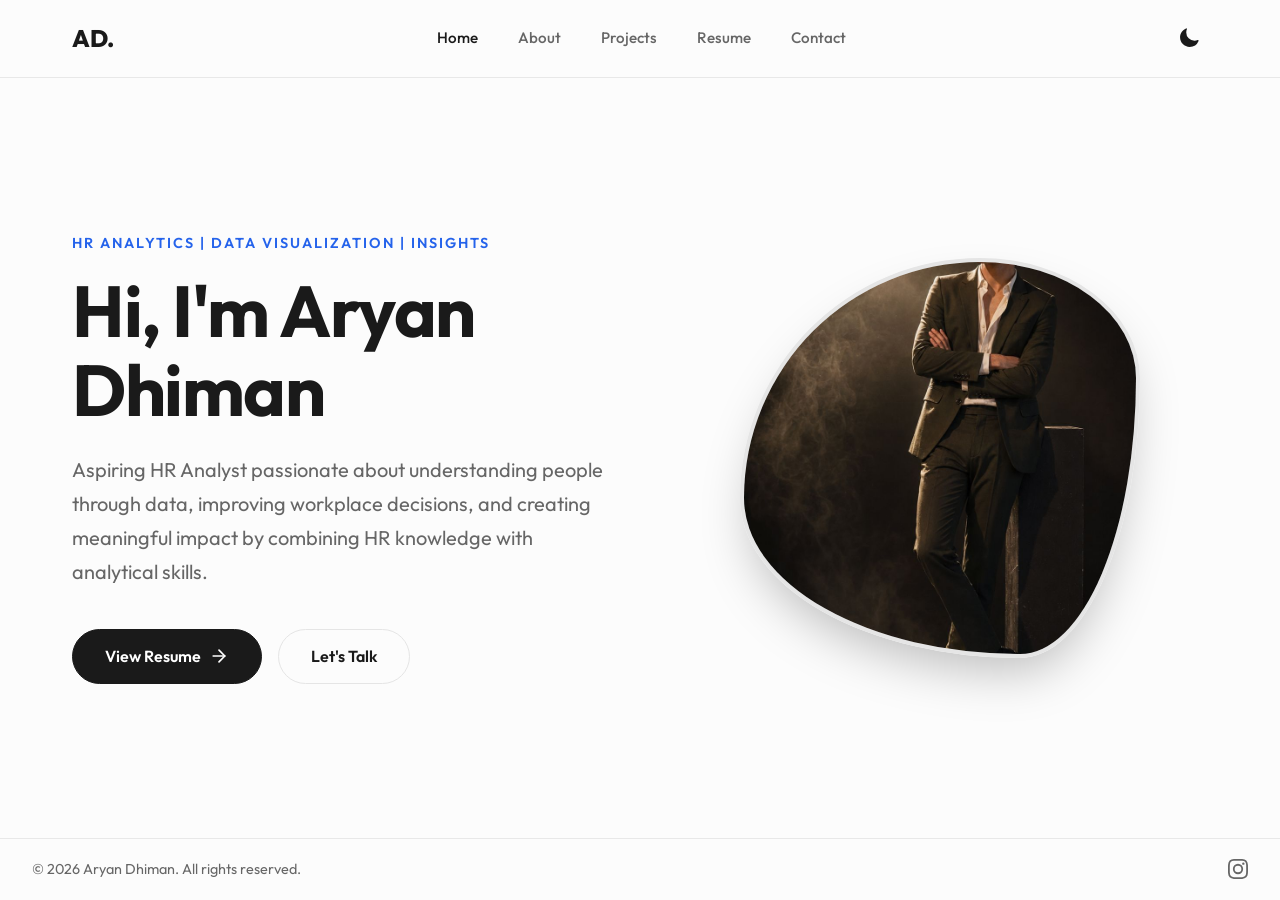
==== commit 7bcadc33: "Update index.html" ====
--- a/index.html
+++ b/index.html
@@ -75,7 +75,7 @@
           </div>
         </div>
         <div class="hero-image-wrapper">
-          <img src="assets\images\WhatsApp Image 2026-08-22 at 1.38.33 PM (1).jpeg" alt="Aryan Dhiman Profile" class="hero-image" />
+          <img src="assets/images/WhatsApp Image 2026-08-30 at 2.15.56 PM.jpeg" alt="Aryan Dhiman Profile" class="hero-image" />
         </div>
       </section>
     </main>
--- a/assets/css/styles.css
+++ b/assets/css/styles.css
@@ -980,4 +980,50 @@
 /* Hide all social icons except Instagram */
 .socials a:not([aria-label="Instagram"]) {
   display: none !important;
-}+}
+/* Mobile PDF Renderer */
+.mobile-resume {
+  display: none;
+}
+
+.resume-page {
+  display: block;
+  width: 100%;
+  height: auto;
+  margin: 0 auto 20px;
+  background: white;
+  box-shadow: 0 5px 20px rgba(0, 0, 0, 0.08);
+}
+
+/* Mobile */
+@media (max-width: 768px) {
+
+  .desktop-resume {
+    display: none;
+  }
+
+  .mobile-resume {
+    display: block;
+    width: 100%;
+    padding: 10px;
+    background: white;
+    border-radius: 12px;
+  }
+
+  .resume-container {
+    height: auto;
+    aspect-ratio: auto;
+    overflow: visible;
+  }
+
+  .resume-page {
+    width: 100%;
+  }
+}
+.resume-page {
+  display: block;
+  width: 100%;
+  height: auto;
+  margin: 0 auto 20px;
+  background: white;
+}
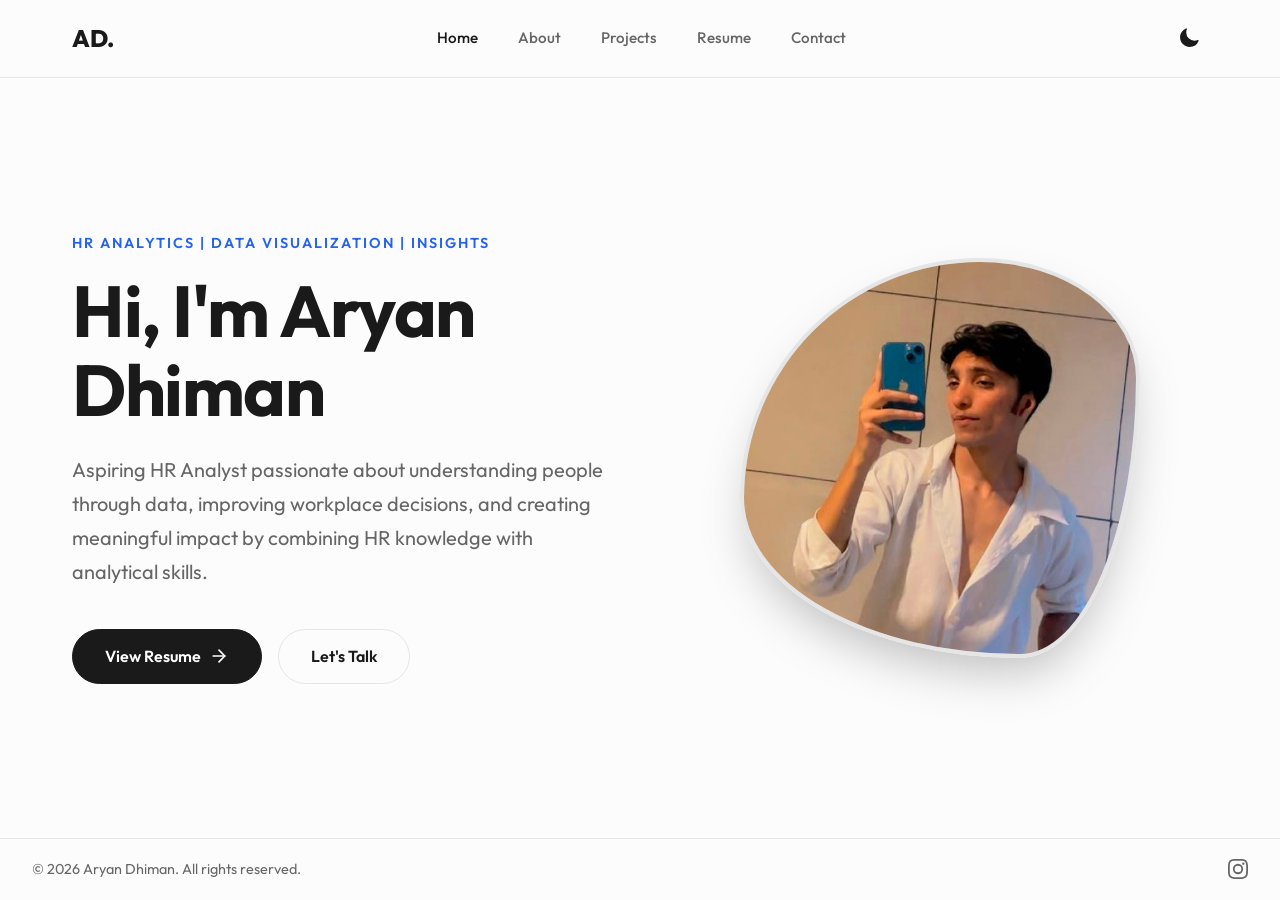
==== commit 0a25e55d: "Update index.html" ====
--- a/index.html
+++ b/index.html
@@ -75,7 +75,7 @@
           </div>
         </div>
         <div class="hero-image-wrapper">
-          <img src="assets/images/WhatsApp Image 2026-08-30 at 2.15.56 PM.jpeg" alt="Aryan Dhiman Profile" class="hero-image" />
+          <img src="assets/images/WhatsApp Image 2026-08-22 at 1.38.33 PM (1).jpeg" alt="Aryan Dhiman Profile" class="hero-image" />
         </div>
       </section>
     </main>
